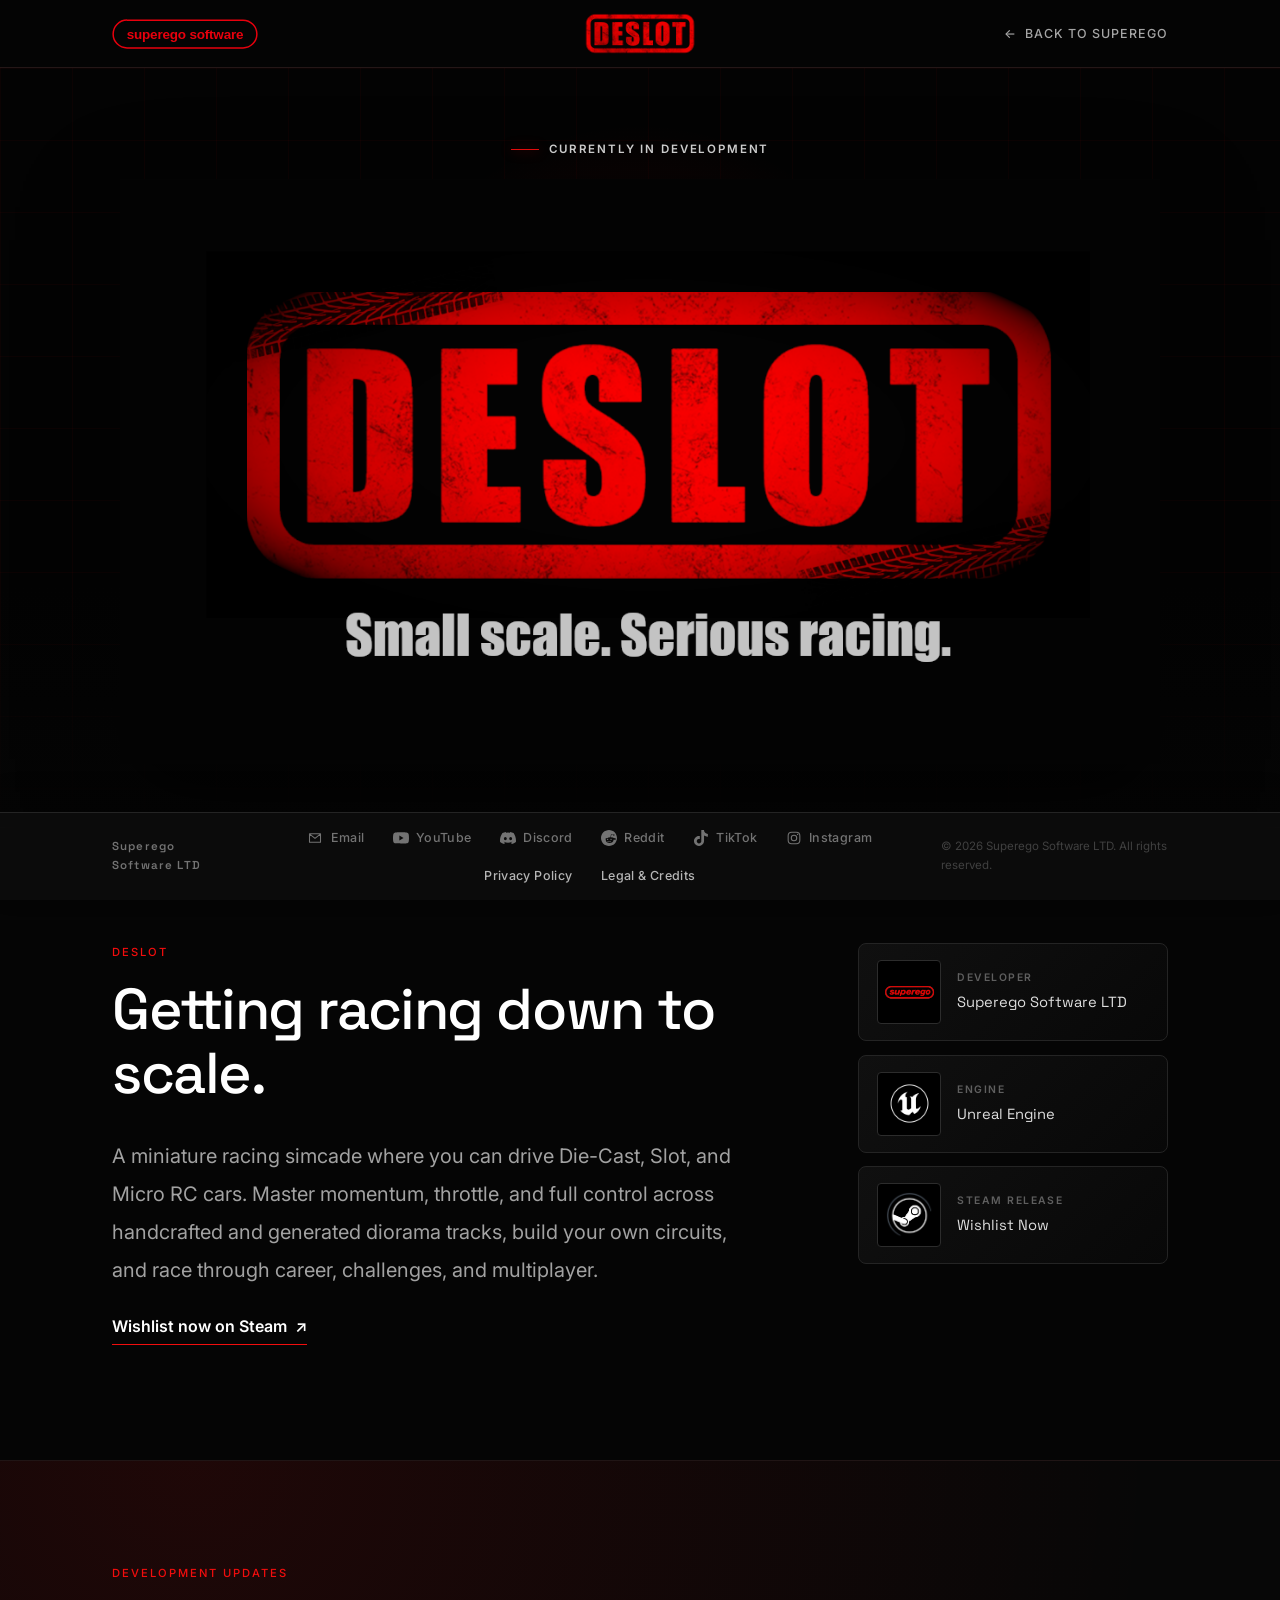
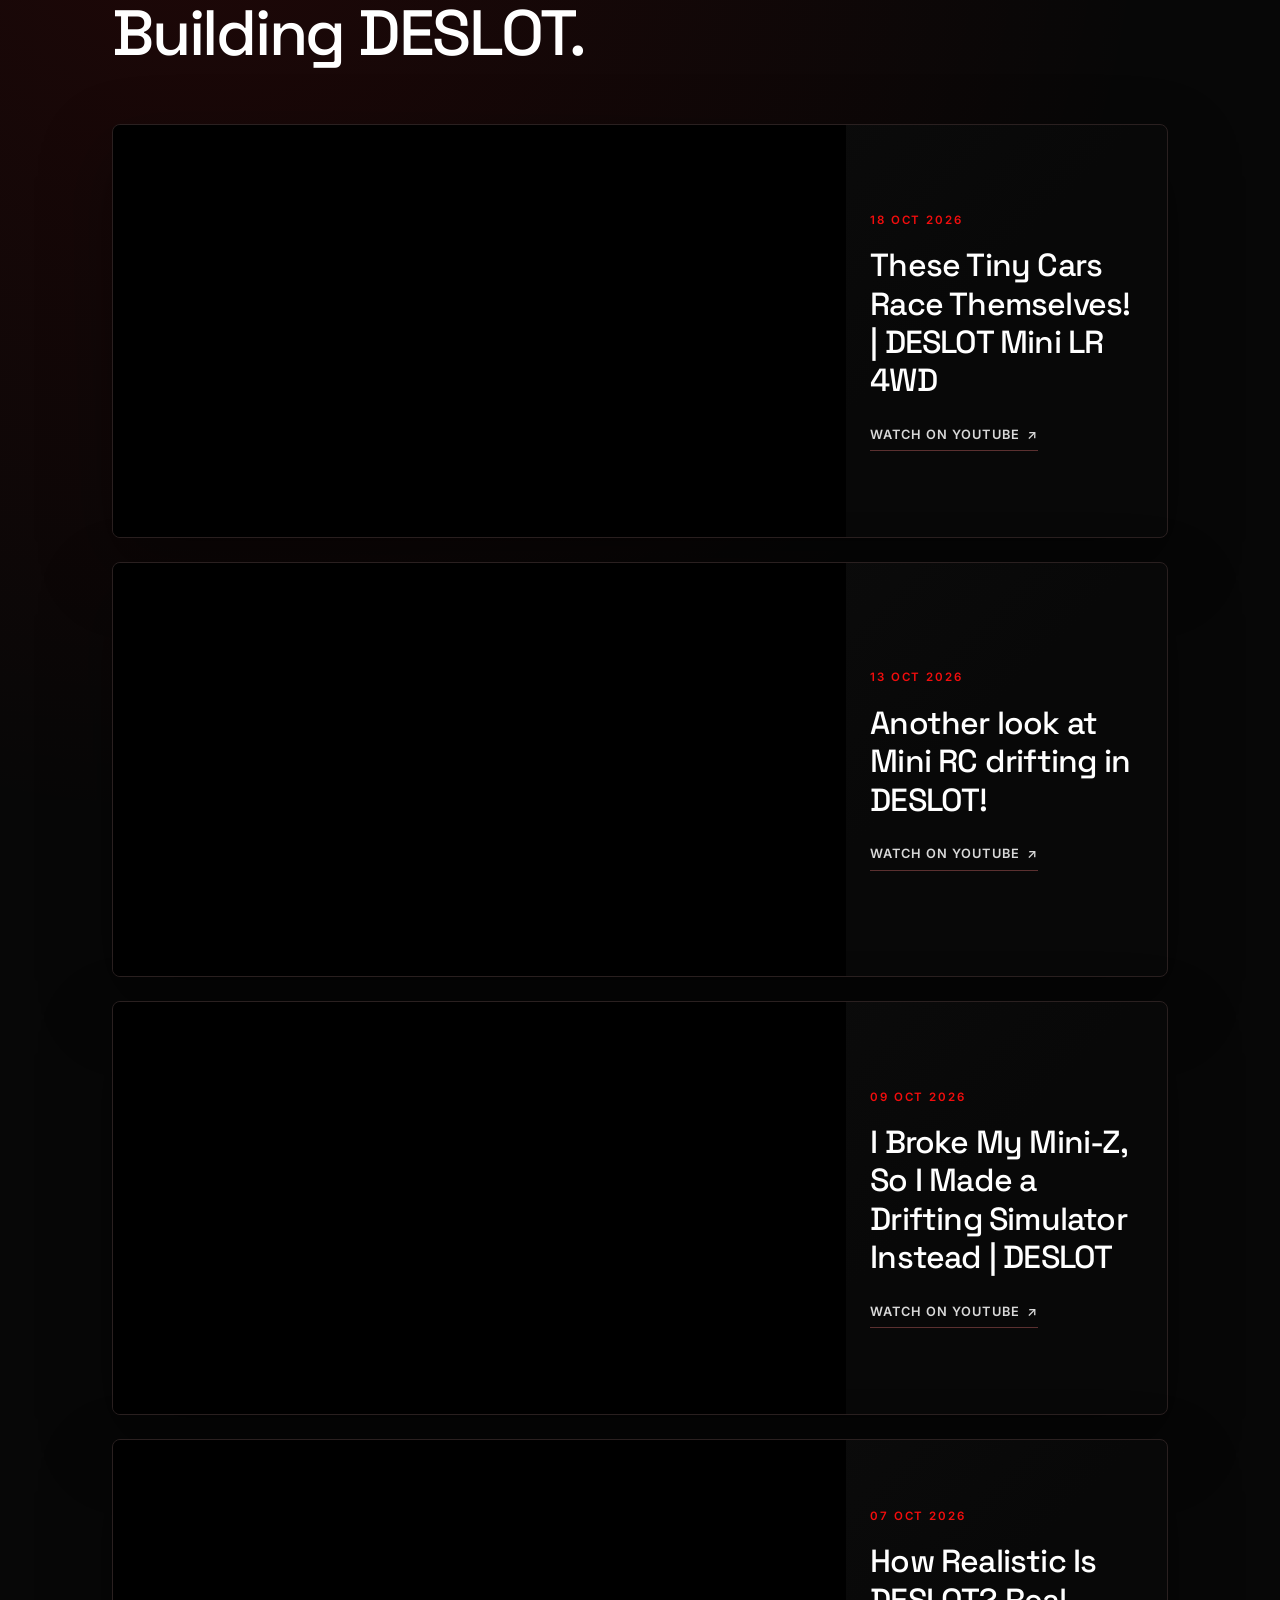
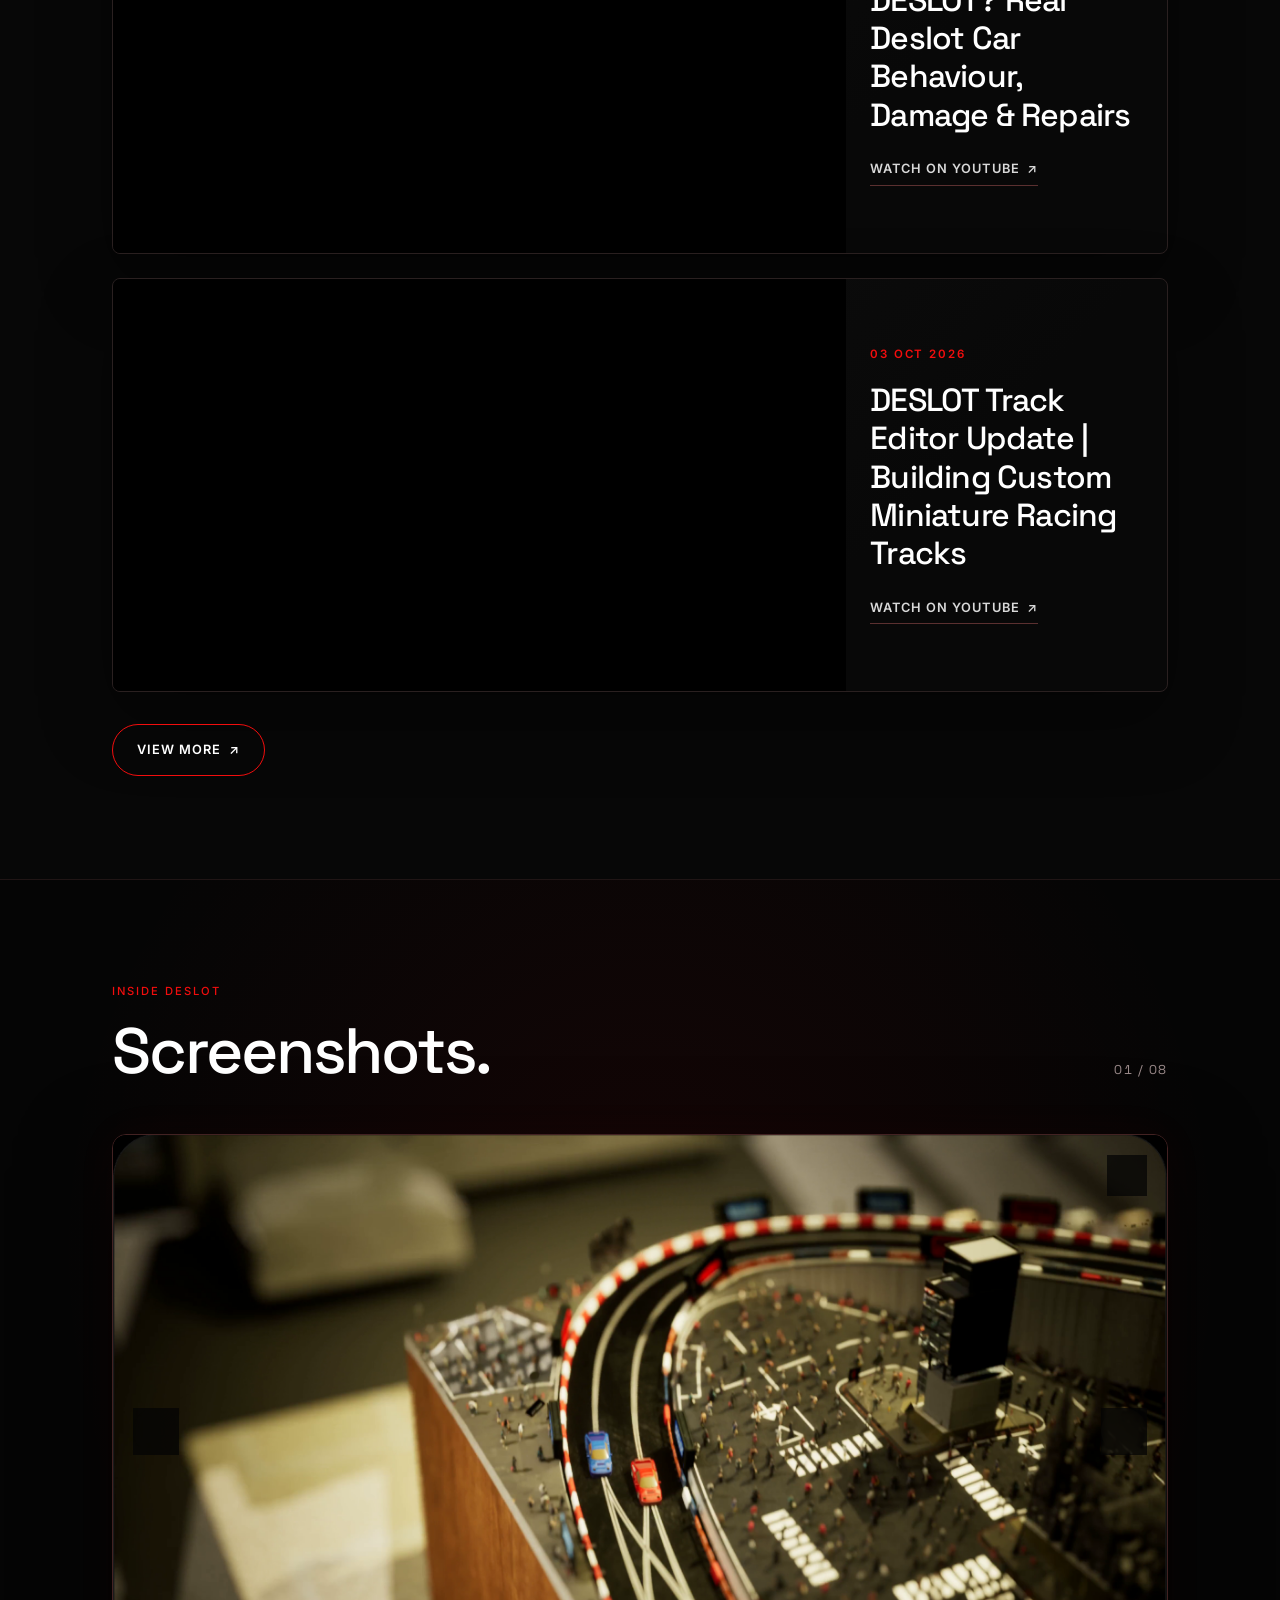
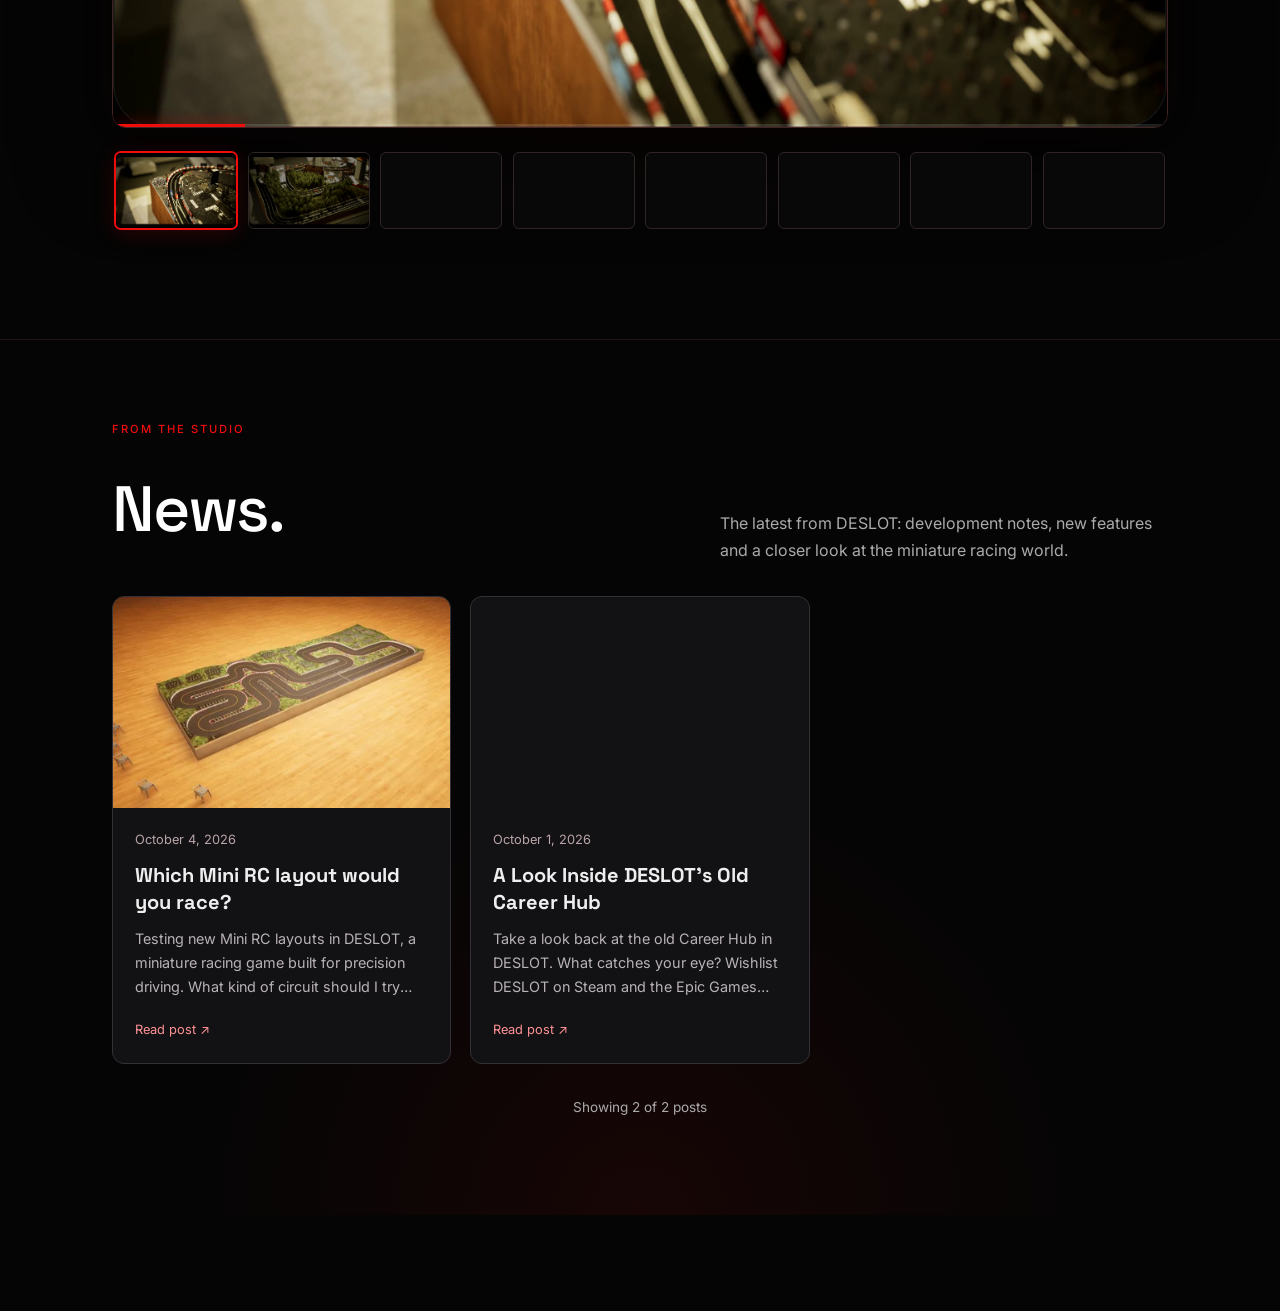
==== deslot/index.html @ f254acaa "Refresh DESLOT video list" ====
<!DOCTYPE html>
<html lang="en">
<head>
  <meta charset="UTF-8" />
  <meta name="viewport" content="width=device-width, initial-scale=1.0" />
  <title>DESLOT | Superego Software LTD</title>
  <meta name="description" content="DESLOT is a miniature racing simcade for Die-Cast, Slot, and Micro RC cars. Wishlist now on Steam." />
  <meta name="robots" content="index, follow" />
  <meta name="theme-color" content="#050505" />
  <link rel="canonical" href="https://www.superegosoft.com/deslot/" />
  <link rel="icon" href="../images/superego-logo.svg" type="image/svg+xml" />

  <meta property="og:type" content="website" />
  <meta property="og:locale" content="en_GB" />
  <meta property="og:site_name" content="Superego Software LTD" />
  <meta property="og:title" content="DESLOT | Small scale. Serious racing." />
  <meta property="og:description" content="A miniature racing simcade for Die-Cast, Slot, and Micro RC cars. Wishlist now on Steam." />
  <meta property="og:url" content="https://www.superegosoft.com/deslot/" />
  <meta name="twitter:card" content="summary" />
  <meta name="twitter:title" content="DESLOT | Small scale. Serious racing." />
  <meta name="twitter:description" content="A miniature racing simcade for Die-Cast, Slot, and Micro RC cars. Wishlist now on Steam." />

  <link rel="preconnect" href="https://fonts.googleapis.com" />
  <link rel="preconnect" href="https://fonts.gstatic.com" crossorigin />
  <link href="https://fonts.googleapis.com/css2?family=Inter:wght@300;400;500;600&family=Space+Grotesk:wght@400;500;600&display=swap" rel="stylesheet" />
  <link rel="stylesheet" href="../css/style.css?v=20261006-video-card-border" />
  <link rel="stylesheet" href="screenshots.css?v=20261002-gallery-no-numbers" />
  <link rel="stylesheet" href="/deslot/privacy-policy.css?v=20260930" />
  <link rel="stylesheet" href="news.css?v=20261001-news" />
</head>
<body class="project-page">

  <header id="site-header">
    <nav class="nav-container" aria-label="Project navigation">
      <a href="../" class="nav-logo" aria-label="Superego Software homepage">
        <img src="../images/superego-logo.svg" alt="Superego Software LTD" class="nav-logo-img" />
      </a>
      <span class="project-brand" aria-hidden="true">
        <img src="../images/projects/deslot/logo.png" alt="" width="1023" height="424" />
      </span>
      <a href="../#about" class="project-back"><span aria-hidden="true">←</span> Back to Superego</a>
    </nav>
  </header>

  <main class="project-detail-main">
    <section class="project-detail-hero" aria-labelledby="project-title">
      <div class="project-detail-hero-inner">
        <div class="project-detail-kicker">Currently in development</div>
        <h1 id="project-title" class="sr-only">DESLOT</h1>
        <img
          class="project-title-art"
          src="../images/projects/deslot/title-square.png?v=20260925-wishlist"
          alt="DESLOT — Small scale. Serious racing."
          width="1204"
          height="1024"
        />
      </div>
    </section>

    <section class="project-overview" aria-labelledby="project-overview-title">
      <div class="section-inner project-overview-grid">
        <div class="project-overview-copy">
          <div class="section-label">DESLOT</div>
          <h2 id="project-overview-title">Getting racing down to scale.</h2>
          <p class="project-description">
            A miniature racing simcade where you can drive Die-Cast, Slot, and Micro RC cars.
            Master momentum, throttle, and full control across handcrafted and generated diorama
            tracks, build your own circuits, and race through career, challenges, and multiplayer.
          </p>
          <p class="project-wishlist">
            <a class="project-wishlist-link" href="https://store.steampowered.com/app/1020280/Deslot/" target="_blank" rel="noopener noreferrer">Wishlist now on Steam <span aria-hidden="true">↗</span></a>
          </p>
        </div>

        <ul class="project-facts">
          <li class="project-fact">
            <div class="project-fact-icon project-fact-icon--developer">
              <img src="../images/projects/deslot/developer-clean.png" alt="" />
            </div>
            <div>
              <span class="project-fact-label">Developer</span>
              <span class="project-fact-value">Superego Software LTD</span>
            </div>
          </li>
          <li class="project-fact">
            <div class="project-fact-icon">
              <img src="../images/projects/deslot/unreal-engine.png" alt="" />
            </div>
            <div>
              <span class="project-fact-label">Engine</span>
              <span class="project-fact-value">Unreal Engine</span>
            </div>
          </li>
          <li>
            <a class="project-fact project-fact--steam" href="https://store.steampowered.com/app/1020280/Deslot/" target="_blank" rel="noopener noreferrer" aria-label="Wishlist DESLOT on Steam (opens in a new tab)">
              <span class="project-fact-icon">
                <img src="../images/projects/deslot/steam.png" alt="" />
              </span>
              <span>
                <span class="project-fact-label">Steam release</span>
                <span class="project-fact-value">Wishlist Now</span>
              </span>
            </a>
          </li>
        </ul>
      </div>
    </section>

    <section class="project-updates" aria-labelledby="project-updates-title">
      <div class="section-inner">
        <div class="section-label">Development updates</div>
        <h2 id="project-updates-title">Building DESLOT.</h2>

        <div class="dev-updates-list">
          <!-- AUTO_VIDEOS_START -->
          <article class="dev-update-card">
            <div class="dev-update-video">
              <iframe
                src="https://www.youtube-nocookie.com/embed/7_IVXgCeVwc?rel=0"
                title="These Tiny Cars Race Themselves! | DESLOT Mini LR 4WD"
                loading="lazy"
                allow="accelerometer; autoplay; clipboard-write; encrypted-media; gyroscope; picture-in-picture; web-share"
                referrerpolicy="strict-origin-when-cross-origin"
                allowfullscreen
              ></iframe>
            </div>
            <div class="dev-update-copy">
              <span class="dev-update-number">18 Oct 2026</span>
              <h3>These Tiny Cars Race Themselves! | DESLOT Mini LR 4WD</h3>
              <a
                class="dev-update-link"
                href="https://www.youtube.com/watch?v=7_IVXgCeVwc"
                target="_blank"
                rel="noopener noreferrer"
              >Watch on YouTube <span aria-hidden="true">↗</span></a>
            </div>
          </article>

          <article class="dev-update-card">
            <div class="dev-update-video">
              <iframe
                src="https://www.youtube-nocookie.com/embed/WaWtZESv9rM?rel=0"
                title="Another look at Mini RC drifting in DESLOT!"
                loading="lazy"
                allow="accelerometer; autoplay; clipboard-write; encrypted-media; gyroscope; picture-in-picture; web-share"
                referrerpolicy="strict-origin-when-cross-origin"
                allowfullscreen
              ></iframe>
            </div>
            <div class="dev-update-copy">
              <span class="dev-update-number">13 Oct 2026</span>
              <h3>Another look at Mini RC drifting in DESLOT!</h3>
              <a
                class="dev-update-link"
                href="https://www.youtube.com/watch?v=WaWtZESv9rM"
                target="_blank"
                rel="noopener noreferrer"
              >Watch on YouTube <span aria-hidden="true">↗</span></a>
            </div>
          </article>

          <article class="dev-update-card">
            <div class="dev-update-video">
              <iframe
                src="https://www.youtube-nocookie.com/embed/oDCj1eC6tcQ?rel=0"
                title="I Broke My Mini-Z, So I Made a Drifting Simulator Instead | DESLOT"
                loading="lazy"
                allow="accelerometer; autoplay; clipboard-write; encrypted-media; gyroscope; picture-in-picture; web-share"
                referrerpolicy="strict-origin-when-cross-origin"
                allowfullscreen
              ></iframe>
            </div>
            <div class="dev-update-copy">
              <span class="dev-update-number">09 Oct 2026</span>
              <h3>I Broke My Mini-Z, So I Made a Drifting Simulator Instead | DESLOT</h3>
              <a
                class="dev-update-link"
                href="https://www.youtube.com/watch?v=oDCj1eC6tcQ"
                target="_blank"
                rel="noopener noreferrer"
              >Watch on YouTube <span aria-hidden="true">↗</span></a>
            </div>
          </article>

          <article class="dev-update-card">
            <div class="dev-update-video">
              <iframe
                src="https://www.youtube-nocookie.com/embed/-7FeaSYs32s?rel=0"
                title="How Realistic Is DESLOT? Real Deslot Car Behaviour, Damage &amp; Repairs"
                loading="lazy"
                allow="accelerometer; autoplay; clipboard-write; encrypted-media; gyroscope; picture-in-picture; web-share"
                referrerpolicy="strict-origin-when-cross-origin"
                allowfullscreen
              ></iframe>
            </div>
            <div class="dev-update-copy">
              <span class="dev-update-number">07 Oct 2026</span>
              <h3>How Realistic Is DESLOT? Real Deslot Car Behaviour, Damage &amp; Repairs</h3>
              <a
                class="dev-update-link"
                href="https://www.youtube.com/watch?v=-7FeaSYs32s"
                target="_blank"
                rel="noopener noreferrer"
              >Watch on YouTube <span aria-hidden="true">↗</span></a>
            </div>
          </article>

          <article class="dev-update-card">
            <div class="dev-update-video">
              <iframe
                src="https://www.youtube-nocookie.com/embed/1D923siDPW0?rel=0"
                title="DESLOT Track Editor Update | Building Custom Miniature Racing Tracks"
                loading="lazy"
                allow="accelerometer; autoplay; clipboard-write; encrypted-media; gyroscope; picture-in-picture; web-share"
                referrerpolicy="strict-origin-when-cross-origin"
                allowfullscreen
              ></iframe>
            </div>
            <div class="dev-update-copy">
              <span class="dev-update-number">03 Oct 2026</span>
              <h3>DESLOT Track Editor Update | Building Custom Miniature Racing Tracks</h3>
              <a
                class="dev-update-link"
                href="https://www.youtube.com/watch?v=1D923siDPW0"
                target="_blank"
                rel="noopener noreferrer"
              >Watch on YouTube <span aria-hidden="true">↗</span></a>
            </div>
          </article>
          <!-- AUTO_VIDEOS_END -->
        </div>
        <a
          class="dev-updates-more"
          href="https://www.youtube.com/channel/UCuJZ5qr2TZJsgjZNwoKCmZA/videos"
          target="_blank"
          rel="noopener noreferrer"
        >View more <span aria-hidden="true">↗</span></a>
      </div>
    </section>

    <section class="project-screenshots" id="screenshots" aria-labelledby="project-screenshots-title">
      <div class="section-inner">
        <div class="screenshot-heading">
          <div>
            <div class="section-label">Inside DESLOT</div>
            <h2 id="project-screenshots-title">Screenshots.</h2>
          </div>
          <span class="screenshot-count" data-screenshot-count aria-hidden="true">01 / 08</span>
        </div>

        <div data-screenshot-gallery role="region" aria-label="DESLOT screenshot gallery">
          <figure>
            <div class="screenshot-stage" id="screenshot-stage" tabindex="0" aria-label="Screenshot viewer. Use left and right arrow keys to browse.">
              <img class="screenshot-photo" id="screenshot-photo"
                src="../images/projects/deslot/screenshots/effect-control-mockup-1790674224450.png" alt="Blue and red slot cars racing around a crowded miniature city circuit."
                width="1396" height="892" loading="lazy" decoding="async" draggable="false" />
              <button class="screenshot-arrow screenshot-arrow--previous" type="button" data-screenshot-previous aria-label="Previous screenshot" aria-controls="screenshot-stage">
                <svg viewBox="0 0 24 24" fill="none" stroke="currentColor" stroke-width="1.5" aria-hidden="true"><path d="m14 6-6 6 6 6" /></svg>
              </button>
              <button class="screenshot-arrow screenshot-arrow--next" type="button" data-screenshot-next aria-label="Next screenshot" aria-controls="screenshot-stage">
                <svg viewBox="0 0 24 24" fill="none" stroke="currentColor" stroke-width="1.5" aria-hidden="true"><path d="m10 6 6 6-6 6" /></svg>
              </button>
              <a class="screenshot-full-size" href="../images/projects/deslot/screenshots/effect-control-mockup-1790674224450.png" target="_blank" rel="noopener noreferrer"
                aria-label="Open screenshot 1 at full size (opens in a new tab)">
                <svg viewBox="0 0 24 24" fill="none" stroke="currentColor" stroke-width="1.5" aria-hidden="true"><path d="M8 3H3v5m13-5h5v5M3 16v5h5m13-5v5h-5M3 3l6 6m12-6-6 6M3 21l6-6m12 6-6-6" /></svg>
              </a>
              <div class="screenshot-position" aria-hidden="true"><span class="screenshot-position-fill"></span></div>
            </div>
          </figure>

          <div class="screenshot-thumbnails" role="group" aria-label="Choose a screenshot">
              <button class="screenshot-thumbnail" type="button"
                data-screenshot data-src="../images/projects/deslot/screenshots/effect-control-mockup-1790674224450.png"
                data-alt="Blue and red slot cars racing around a crowded miniature city circuit." aria-label="Show screenshot 1"
                aria-pressed="true" aria-controls="screenshot-stage">
                <img class="screenshot-photo" src="../images/projects/deslot/screenshots/effect-control-mockup-1790674224450.png" alt="" width="1396" height="892" loading="lazy" decoding="async" draggable="false" />
              </button>
              <button class="screenshot-thumbnail" type="button"
                data-screenshot data-src="../images/projects/deslot/screenshots/effect-control-mockup-1790674248978.png"
                data-alt="A red slot car on a winding forest circuit with miniature city buildings." aria-label="Show screenshot 2"
                aria-pressed="false" aria-controls="screenshot-stage">
                <img class="screenshot-photo" src="../images/projects/deslot/screenshots/effect-control-mockup-1790674248978.png" alt="" width="1396" height="892" loading="lazy" decoding="async" draggable="false" />
              </button>
              <button class="screenshot-thumbnail" type="button"
                data-screenshot data-src="../images/projects/deslot/screenshots/effect-control-mockup-1790674266353.png"
                data-alt="A miniature city racetrack and spectators set in front of a living-room sofa." aria-label="Show screenshot 3"
                aria-pressed="false" aria-controls="screenshot-stage">
                <img class="screenshot-photo" src="../images/projects/deslot/screenshots/effect-control-mockup-1790674266353.png" alt="" width="1396" height="892" loading="lazy" decoding="async" draggable="false" />
              </button>
              <button class="screenshot-thumbnail" type="button"
                data-screenshot data-src="../images/projects/deslot/screenshots/effect-control-mockup-1790674308336.png"
                data-alt="A red slot car and its individual components laid out on a customization workbench." aria-label="Show screenshot 4"
                aria-pressed="false" aria-controls="screenshot-stage">
                <img class="screenshot-photo" src="../images/projects/deslot/screenshots/effect-control-mockup-1790674308336.png" alt="" width="1396" height="892" loading="lazy" decoding="async" draggable="false" />
              </button>
              <button class="screenshot-thumbnail" type="button"
                data-screenshot data-src="../images/projects/deslot/screenshots/effect-control-mockup-1790674355601.png"
                data-alt="A slot car rounding a tight hairpin surrounded by sunflowers." aria-label="Show screenshot 5"
                aria-pressed="false" aria-controls="screenshot-stage">
                <img class="screenshot-photo" src="../images/projects/deslot/screenshots/effect-control-mockup-1790674355601.png" alt="" width="1396" height="892" loading="lazy" decoding="async" draggable="false" />
              </button>
              <button class="screenshot-thumbnail" type="button"
                data-screenshot data-src="../images/projects/deslot/screenshots/effect-control-mockup-1790674372291.png"
                data-alt="Two miniature cars racing under streetlights with their headlights on." aria-label="Show screenshot 6"
                aria-pressed="false" aria-controls="screenshot-stage">
                <img class="screenshot-photo" src="../images/projects/deslot/screenshots/effect-control-mockup-1790674372291.png" alt="" width="1396" height="892" loading="lazy" decoding="async" draggable="false" />
              </button>
              <button class="screenshot-thumbnail" type="button"
                data-screenshot data-src="../images/projects/deslot/screenshots/effect-control-mockup-1790674386819.png"
                data-alt="Miniature cars racing through a steep blue banked track in an outdoor setting." aria-label="Show screenshot 7"
                aria-pressed="false" aria-controls="screenshot-stage">
                <img class="screenshot-photo" src="../images/projects/deslot/screenshots/effect-control-mockup-1790674386819.png" alt="" width="1396" height="892" loading="lazy" decoding="async" draggable="false" />
              </button>
              <button class="screenshot-thumbnail" type="button"
                data-screenshot data-src="../images/projects/deslot/screenshots/effect-control-mockup-1790674210539.png"
                data-alt="Green and pink slot cars racing through a forest chicane." aria-label="Show screenshot 8"
                aria-pressed="false" aria-controls="screenshot-stage">
                <img class="screenshot-photo" src="../images/projects/deslot/screenshots/effect-control-mockup-1790674210539.png" alt="" width="1396" height="892" loading="lazy" decoding="async" draggable="false" />
              </button>
          </div>
          <p class="sr-only" data-screenshot-status role="status" aria-live="polite" aria-atomic="true">Screenshot 1 of 8.</p>
        </div>
      </div>
    </section>

    <section class="project-news" id="news" aria-labelledby="project-news-title">
      <div class="section-inner">
        <div class="news-heading">
          <div><div class="section-label">From the studio</div><h2 id="project-news-title">News.</h2></div>
          <p>The latest from DESLOT: development notes, new features and a closer look at the miniature racing world.</p>
        </div>
        <div id="news-list" class="news-list"></div>
        <div class="news-pagination">
          <p id="news-status" role="status" aria-live="polite">Loading news…</p>
          <button id="news-more" class="news-button" type="button" hidden>Load next 5</button>
          <button id="news-retry" class="news-button" type="button" hidden>Try again</button>
        </div>
        <noscript><p>Enable JavaScript to browse DESLOT news.</p></noscript>
      </div>
    </section>
    <dialog id="news-dialog" class="news-dialog" aria-labelledby="news-dialog-title">
      <div class="news-dialog-header"><button id="news-close" class="news-button" type="button" autofocus>Close post ×</button></div>
      <div id="news-dialog-content"></div>
    </dialog>
  </main>

  <footer id="site-footer">
    <div class="footer-inner">
      <span class="footer-logo">Superego Software LTD</span>
      <nav class="footer-contact" aria-label="Contact and social media">
        <a href="mailto:contact@superegosoft.com" aria-label="Email contact@superegosoft.com">
          <svg class="footer-contact-icon" viewBox="0 0 24 24" aria-hidden="true" focusable="false">
            <path d="M3.75 5.75h16.5v12.5H3.75zM4.5 6.5l7.5 6 7.5-6" />
          </svg>
          <span>Email</span>
        </a>
        <a href="https://www.youtube.com/channel/UCuJZ5qr2TZJsgjZNwoKCmZA" target="_blank" rel="noopener noreferrer" aria-label="YouTube (opens in a new tab)">
          <svg class="footer-contact-icon footer-contact-icon--fill" viewBox="0 0 24 24" aria-hidden="true" focusable="false">
            <path d="M23.5 6.19a3 3 0 0 0-2.12-2.14C19.5 3.55 12 3.55 12 3.55s-7.5 0-9.38.5A3 3 0 0 0 .5 6.19C0 8.07 0 12 0 12s0 3.93.5 5.81a3 3 0 0 0 2.12 2.14c1.88.5 9.38.5 9.38.5s7.5 0 9.38-.5A3 3 0 0 0 23.5 17.81C24 15.93 24 12 24 12s0-3.93-.5-5.81ZM9.55 15.75v-7.5L15.82 12l-6.27 3.75Z" />
          </svg>
          <span>YouTube</span>
        </a>
        <a href="https://discord.gg/4vFZAHQY7" target="_blank" rel="noopener noreferrer" aria-label="Discord (opens in a new tab)">
          <svg class="footer-contact-icon footer-contact-icon--fill" viewBox="0 0 24 24" aria-hidden="true" focusable="false">
            <path d="M20.32 4.37a19.8 19.8 0 0 0-4.89-1.52.08.08 0 0 0-.08.04c-.21.38-.44.86-.61 1.25a18.3 18.3 0 0 0-5.48 0c-.17-.39-.41-.87-.62-1.25a.08.08 0 0 0-.08-.04 19.7 19.7 0 0 0-4.88 1.52.07.07 0 0 0-.04.03C.53 9.05-.32 13.58.1 18.06a.08.08 0 0 0 .03.05 24.2 24.2 0 0 0 6 3.03.08.08 0 0 0 .08-.03c.46-.63.87-1.3 1.22-1.99a.08.08 0 0 0-.04-.11 15.8 15.8 0 0 1-1.87-.89.08.08 0 0 1-.01-.13l.37-.29a.08.08 0 0 1 .08-.01c3.93 1.79 8.18 1.79 12.06 0a.08.08 0 0 1 .08.01l.37.29a.08.08 0 0 1 0 .13c-.6.34-1.22.64-1.87.89a.08.08 0 0 0-.04.11c.36.7.77 1.36 1.23 1.99a.08.08 0 0 0 .08.03 24.1 24.1 0 0 0 6-3.03.08.08 0 0 0 .03-.05c.5-5.18-.84-9.67-3.55-13.66a.06.06 0 0 0-.03-.03ZM8.02 15.33c-1.18 0-2.16-1.09-2.16-2.42s.96-2.42 2.16-2.42c1.21 0 2.18 1.1 2.16 2.42 0 1.33-.96 2.42-2.16 2.42Zm7.97 0c-1.18 0-2.15-1.09-2.15-2.42s.95-2.42 2.15-2.42c1.21 0 2.18 1.1 2.16 2.42 0 1.33-.95 2.42-2.16 2.42Z" />
          </svg>
          <span>Discord</span>
        </a>
        <a href="https://www.reddit.com/r/deslot/" target="_blank" rel="noopener noreferrer" aria-label="DESLOT Reddit community (opens in a new tab)">
          <svg class="footer-contact-icon footer-contact-icon--fill" viewBox="0 0 24 24" aria-hidden="true" focusable="false">
            <path d="M12 0C5.373 0 0 5.373 0 12s5.373 12 12 12 12-5.373 12-12S18.627 0 12 0Zm6.564 14.56c.105.287.162.6.162.927 0 2.218-2.584 4.015-5.772 4.015s-5.772-1.797-5.772-4.015c0-.327.057-.64.162-.927a1.342 1.342 0 1 1 1.58-2.169c1.342-.963 3.182-1.588 5.23-1.672l.886-4.162a.311.311 0 0 1 .371-.241l2.937.625a1.063 1.063 0 1 1-.13.611l-2.626-.559-.814 3.825c2.077.07 3.948.695 5.307 1.67a1.342 1.342 0 1 1 1.579 2.172Zm-8.623.532a1.07 1.07 0 1 0 0-2.14 1.07 1.07 0 0 0 0 2.14Zm5.123 0a1.07 1.07 0 1 0 0-2.14 1.07 1.07 0 0 0 0 2.14Zm-5.01 1.555a.32.32 0 0 0-.462.438c.816.87 2.1.969 2.616.969.516 0 1.8-.099 2.616-.969a.32.32 0 1 0-.462-.438c-.515.55-1.416.766-2.154.766s-1.639-.216-2.154-.766Z" />
          </svg>
          <span>Reddit</span>
        </a>
        <a href="https://www.tiktok.com/@superegodev" target="_blank" rel="noopener noreferrer" aria-label="TikTok (opens in a new tab)">
          <svg class="footer-contact-icon footer-contact-icon--fill" viewBox="0 0 24 24" aria-hidden="true" focusable="false">
            <path d="M12.53.02c1.31-.02 2.61-.01 3.91-.02.08 1.53.63 3.09 1.75 4.17 1.11 1.11 2.61 1.62 4.13 1.79v4.03c-1.42-.05-2.85-.35-4.14-.97-.56-.26-1.08-.59-1.59-.93-.01 2.92.01 5.84-.02 8.75-.08 1.4-.54 2.79-1.35 3.94-1.31 1.92-3.58 3.17-5.91 3.21-1.43.08-2.87-.31-4.1-1.03-2.04-1.19-3.48-3.37-3.69-5.72-.02-.5-.03-1-.01-1.49.18-1.9 1.12-3.72 2.58-4.96 1.66-1.44 3.98-2.13 6.15-1.72.02 1.48-.04 2.96-.04 4.44-.99-.32-2.15-.23-3.02.37-.63.41-1.11 1.04-1.36 1.75-.21.51-.15 1.07-.14 1.61.24 1.64 1.82 3.02 3.5 2.87 1.12-.01 2.19-.66 2.77-1.61.19-.33.4-.67.41-1.06.1-1.79.06-3.57.07-5.36.01-4.03-.01-8.05.03-12.07Z" />
          </svg>
          <span>TikTok</span>
        </a>
        <a href="https://www.instagram.com/superegodev/" target="_blank" rel="noopener noreferrer" aria-label="Instagram (opens in a new tab)">
          <svg class="footer-contact-icon" viewBox="0 0 24 24" aria-hidden="true" focusable="false">
            <rect x="3.25" y="3.25" width="17.5" height="17.5" rx="5.25" />
            <circle cx="12" cy="12" r="4.1" />
            <circle cx="17.4" cy="6.6" r="1" fill="currentColor" stroke="none" />
          </svg>
          <span>Instagram</span>
        </a>
        <a class="deslot-privacy-link" href="/deslot/privacy-policy">Privacy Policy</a>
        <a class="deslot-privacy-link" href="/deslot/legal">Legal &amp; Credits</a>
      </nav>
      <p class="footer-copy">&copy; <span id="year"></span> Superego Software LTD. All rights reserved.</p>
    </div>
  </footer>

  <script src="../js/main.js"></script>
  <script src="screenshots.js?v=20260929-gallery-no-captions"></script>
  <script src="news.js?v=20261001-news" defer></script>
</body>
</html>
---- css/style.css ----
/* ═══════════════════════════════════════════════════════════════════════
   Superego Software LTD — stylesheet
   Design: minimalist, dark, typographic
   ═══════════════════════════════════════════════════════════════════════ */

/* ── Reset & base ───────────────────────────────────────────────────── */
*, *::before, *::after {
  box-sizing: border-box;
  margin: 0;
  padding: 0;
}

:root {
  --bg:           #0d0d0d;
  --bg-raised:    #141414;
  --bg-card:      #181818;
  --border:       #242424;
  --text:         #e8e8e8;
  --text-muted:   #737373;
  --text-faint:   #404040;
  --accent:       #c8a96e;
  --accent-dim:   rgba(200, 169, 110, 0.12);
  --accent-glow:  rgba(200, 169, 110, 0.06);
  --white:        #ffffff;

  --font-sans:    'Inter', system-ui, -apple-system, sans-serif;
  --font-display: 'Space Grotesk', 'Inter', sans-serif;

  --nav-h:        68px;
  --footer-h:     56px;
  --radius:       4px;
  --radius-lg:    8px;

  --transition: 220ms cubic-bezier(.4, 0, .2, 1);
}

html {
  scroll-behavior: smooth;
  font-size: 16px;
}

body {
  background-color: var(--bg);
  color: var(--text);
  font-family: var(--font-sans);
  line-height: 1.7;
  padding-bottom: calc(var(--footer-h) + env(safe-area-inset-bottom));
  -webkit-font-smoothing: antialiased;
  -moz-osx-font-smoothing: grayscale;
}

a {
  color: var(--accent);
  text-decoration: none;
  transition: color var(--transition), opacity var(--transition);
}
a:hover { color: var(--white); }

img { display: block; max-width: 100%; }

/* ── Typography helpers ──────────────────────────────────────────────── */
.section-label {
  font-family: var(--font-sans);
  font-size: .7rem;
  font-weight: 500;
  letter-spacing: .18em;
  text-transform: uppercase;
  color: var(--accent);
  margin-bottom: 1rem;
}

.section-title {
  font-family: var(--font-display);
  font-size: clamp(1.75rem, 3.5vw, 2.75rem);
  font-weight: 500;
  color: var(--white);
  line-height: 1.2;
  letter-spacing: -.01em;
  margin-bottom: 1.25rem;
}

.section-intro {
  font-size: 1rem;
  color: var(--text-muted);
  max-width: 56ch;
  margin-bottom: 3rem;
  line-height: 1.8;
}

/* ── Layout helpers ──────────────────────────────────────────────────── */
.section-inner {
  max-width: 1120px;
  margin: 0 auto;
  padding: 0 2rem;
}

/* ── Buttons ─────────────────────────────────────────────────────────── */
.btn-primary {
  display: inline-block;
  padding: .65rem 1.75rem;
  border: 1px solid var(--accent);
  color: var(--accent);
  font-family: var(--font-sans);
  font-size: .85rem;
  font-weight: 500;
  letter-spacing: .04em;
  border-radius: var(--radius);
  transition: background-color var(--transition), color var(--transition);
}
.btn-primary:hover {
  background-color: var(--accent);
  color: var(--bg);
}

/* ═══════════════════════════════════════════════════════════════════════
   Navigation
   ═══════════════════════════════════════════════════════════════════════ */
#site-header {
  position: fixed;
  top: 0;
  left: 0;
  right: 0;
  z-index: 100;
  height: var(--nav-h);
  background-color: rgba(13, 13, 13, .88);
  backdrop-filter: blur(12px);
  -webkit-backdrop-filter: blur(12px);
  border-bottom: 1px solid var(--border);
  transition: background-color var(--transition);
}

.nav-container {
  max-width: 1120px;
  height: 100%;
  margin: 0 auto;
  padding: 0 2rem;
  display: flex;
  align-items: center;
  justify-content: space-between;
}

.nav-logo {
  display: flex;
  align-items: center;
}
.nav-logo-img {
  height: 30px;
  width: auto;
  display: block;
}
.nav-logo:hover .nav-logo-img { opacity: .8; }

.nav-links {
  display: flex;
  list-style: none;
  gap: 2.25rem;
}
.nav-links a {
  font-size: .82rem;
  font-weight: 400;
  letter-spacing: .04em;
  color: var(--text-muted);
  transition: color var(--transition);
}
.nav-links a:hover { color: var(--white); }

/* Brand name link in nav */
.nav-links .nav-brand {
  font-family: var(--font-display);
  font-weight: 500;
  color: var(--accent);
  letter-spacing: .06em;
  font-size: .78rem;
  text-transform: uppercase;
  opacity: .85;
  white-space: nowrap;
}
.nav-links .nav-brand:hover {
  color: var(--accent);
  opacity: 1;
}

/* Hamburger — hidden on desktop */
.nav-toggle {
  display: none;
  flex-direction: column;
  justify-content: center;
  gap: 5px;
  background: none;
  border: none;
  cursor: pointer;
  padding: 4px;
}
.nav-toggle span {
  display: block;
  width: 22px;
  height: 1.5px;
  background-color: var(--text);
  transition: transform var(--transition), opacity var(--transition);
}

/* ═══════════════════════════════════════════════════════════════════════
   Hero
   ═══════════════════════════════════════════════════════════════════════ */
#hero {
  min-height: 100svh;
  display: flex;
  align-items: center;
  justify-content: center;
  text-align: center;
  padding: calc(var(--nav-h) + 4rem) 2rem 6rem;
  position: relative;
  overflow: hidden;
}

/* Subtle background grid */
#hero::before {
  content: '';
  position: absolute;
  inset: 0;
  background-image:
    linear-gradient(var(--border) 1px, transparent 1px),
    linear-gradient(90deg, var(--border) 1px, transparent 1px);
  background-size: 60px 60px;
  opacity: .35;
  pointer-events: none;
}

/* Radial fade over grid */
#hero::after {
  content: '';
  position: absolute;
  inset: 0;
  background: radial-gradient(ellipse 70% 70% at 50% 40%,
    transparent 20%, var(--bg) 80%);
  pointer-events: none;
}

/* Hero canvas animation */
#hero-canvas {
  position: absolute;
  inset: 0;
  width: 100%;
  height: 100%;
  z-index: 0;
  pointer-events: none;
}

.hero-inner {
  position: relative;
  z-index: 1;
  max-width: 720px;
}

.hero-logo {
  display: block;
  margin: 0 auto 2rem;
  width: clamp(160px, 40vw, 340px);
  height: auto;
  /* Boost the red against the dark background */
  filter: drop-shadow(0 0 18px rgba(232, 0, 13, 0.25));
}

.hero-headline {
  font-family: var(--font-display);
  font-size: clamp(2.5rem, 6vw, 5rem);
  font-weight: 500;
  color: var(--white);
  line-height: 1.08;
  letter-spacing: -.02em;
  margin-bottom: 1.5rem;
}

.hero-sub {
  font-size: clamp(.9rem, 1.5vw, 1.05rem);
  color: var(--text-muted);
  line-height: 1.8;
  margin-bottom: 2.5rem;
}

/* ═══════════════════════════════════════════════════════════════════════
   About
   ═══════════════════════════════════════════════════════════════════════ */
#about {
  padding: 7rem 0;
  border-top: 1px solid var(--border);
}

.about-grid {
  display: grid;
  grid-template-columns: 1fr 1fr;
  gap: 4rem;
  align-items: start;
}

.about-text p {
  color: var(--text-muted);
  font-size: .95rem;
  line-height: 1.85;
  margin-bottom: 1rem;
}
.about-text p:last-child { margin-bottom: 0; }

/* ── Current project feature ───────────────────────────────────────── */
.current-work {
  --project-accent: #f20d0d;
  position: relative;
  margin: 3rem 0 4.5rem;
  padding: clamp(1.25rem, 3vw, 2rem);
  overflow: hidden;
  background:
    radial-gradient(circle at 92% 0%, rgba(242, 13, 13, .14), transparent 34%),
    linear-gradient(145deg, #151515, #0a0a0a 68%);
  border: 1px solid #2f2222;
  border-radius: var(--radius-lg);
  box-shadow: 0 24px 80px rgba(0, 0, 0, .26);
}

.current-work::before {
  content: '';
  position: absolute;
  inset: 0 auto 0 0;
  width: 3px;
  background: var(--project-accent);
  box-shadow: 0 0 28px rgba(242, 13, 13, .6);
}

.current-work-heading {
  display: flex;
  align-items: flex-end;
  justify-content: space-between;
  gap: 1.5rem;
  margin-bottom: 1.5rem;
}

.current-work-eyebrow,
.current-work-count {
  font-size: .7rem;
  font-weight: 600;
  letter-spacing: .16em;
  text-transform: uppercase;
}

.current-work-eyebrow { color: var(--project-accent); }
.current-work-count { color: var(--text-faint); }

.current-work-heading h3 {
  margin-top: .25rem;
  font-family: var(--font-display);
  font-size: clamp(1.45rem, 3vw, 2.1rem);
  font-weight: 500;
  line-height: 1.15;
  color: var(--white);
}

.current-project-card {
  display: grid;
  grid-template-columns: minmax(220px, .8fr) 1.2fr;
  align-items: stretch;
  overflow: hidden;
  color: inherit;
  background: #050505;
  border: 1px solid #2a2a2a;
  border-radius: var(--radius-lg);
  transition: border-color var(--transition), transform var(--transition), box-shadow var(--transition);
}

.current-project-card:hover {
  color: inherit;
  border-color: rgba(242, 13, 13, .72);
  transform: translateY(-3px);
  box-shadow: 0 18px 50px rgba(0, 0, 0, .42);
}

.current-project-visual {
  position: relative;
  min-height: 260px;
  overflow: hidden;
  background: #000;
}

.current-project-visual::after {
  content: '';
  position: absolute;
  inset: 0;
  background: linear-gradient(90deg, transparent 60%, rgba(5, 5, 5, .78));
  pointer-events: none;
}

.current-project-visual img {
  width: 100%;
  height: 100%;
  object-fit: contain;
  transition: transform 500ms cubic-bezier(.4, 0, .2, 1), opacity var(--transition);
  opacity: .88;
}

.current-project-card:hover .current-project-visual img {
  transform: scale(1.025);
  opacity: 1;
}

.current-project-copy {
  display: flex;
  flex-direction: column;
  align-items: flex-start;
  justify-content: center;
  padding: clamp(1.5rem, 4vw, 3rem);
}

.current-project-status {
  display: inline-flex;
  align-items: center;
  gap: .55rem;
  margin-bottom: 1.25rem;
  color: #cfcfcf;
  font-size: .68rem;
  font-weight: 600;
  letter-spacing: .13em;
  text-transform: uppercase;
}

.current-project-status > span {
  width: 7px;
  height: 7px;
  background: var(--project-accent);
  border-radius: 50%;
  box-shadow: 0 0 12px rgba(242, 13, 13, .75);
}

.current-project-copy h4 {
  font-family: var(--font-display);
  font-size: clamp(2rem, 5vw, 4rem);
  font-weight: 600;
  letter-spacing: .035em;
  line-height: .95;
  color: var(--white);
}

.current-project-copy p {
  max-width: 38rem;
  margin: 1rem 0 2rem;
  color: var(--text-muted);
  font-size: .95rem;
  line-height: 1.75;
}

.current-project-link {
  color: var(--project-accent);
  font-size: .78rem;
  font-weight: 600;
  letter-spacing: .08em;
  text-transform: uppercase;
}

.about-services {
  display: flex;
  flex-direction: column;
  gap: 1.75rem;
}

.service-item {
  display: flex;
  gap: 1rem;
  align-items: flex-start;
}

.service-icon {
  flex-shrink: 0;
  font-size: .85rem;
  color: var(--accent);
  margin-top: .18rem;
  line-height: 1;
}

.service-item h3 {
  font-family: var(--font-display);
  font-size: .9rem;
  font-weight: 500;
  color: var(--white);
  margin-bottom: .3rem;
  letter-spacing: .01em;
}

.service-item p {
  font-size: .84rem;
  color: var(--text-muted);
  line-height: 1.7;
}

/* ═══════════════════════════════════════════════════════════════════════
   Portfolio
   ═══════════════════════════════════════════════════════════════════════ */
#portfolio {
  padding: 7rem 0;
  background-color: var(--bg-raised);
  border-top: 1px solid var(--border);
  border-bottom: 1px solid var(--border);
}

.games-grid {
  display: grid;
  grid-template-columns: repeat(auto-fill, minmax(160px, 1fr));
  gap: 1.25rem;
}

.game-card {
  background-color: var(--bg-card);
  border: 1px solid var(--border);
  border-radius: var(--radius-lg);
  overflow: hidden;
  transition: border-color var(--transition), transform var(--transition);
}
.game-card:hover {
  border-color: var(--accent);
  transform: translateY(-3px);
}

.game-cover-wrap {
  aspect-ratio: 460 / 215;
  overflow: hidden;
  background-color: var(--bg);
}

.game-cover {
  width: 100%;
  height: 100%;
  object-fit: cover;
  transition: transform 400ms cubic-bezier(.4, 0, .2, 1), opacity var(--transition);
  opacity: .85;
}
.game-card:hover .game-cover {
  transform: scale(1.04);
  opacity: 1;
}

/* "And more…" placeholder tile */
.game-cover-more {
  display: flex;
  align-items: center;
  justify-content: center;
  background-color: var(--bg);
}
.game-cover-more span {
  font-size: 1.5rem;
  color: var(--text-faint);
  line-height: 1;
  letter-spacing: .05em;
}

/* No-image placeholder tile (e.g. The Grand Tour) */
.game-cover-no-image {
  display: flex;
  align-items: center;
  justify-content: center;
  background: linear-gradient(135deg, #1a1a1a 0%, #111 100%);
}
.game-cover-no-image span {
  font-family: var(--font-display);
  font-size: .75rem;
  font-weight: 500;
  letter-spacing: .1em;
  text-transform: uppercase;
  color: var(--text-faint);
  text-align: center;
  padding: 0 1rem;
}

.game-info {
  padding: .75rem 1rem;
}

.game-info h3 {
  font-family: var(--font-display);
  font-size: .82rem;
  font-weight: 500;
  color: var(--white);
  margin-bottom: .2rem;
}

.game-role {
  font-size: .72rem;
  color: var(--text-muted);
  letter-spacing: .02em;
}

.game-studio {
  font-size: .68rem;
  color: var(--accent);
  letter-spacing: .04em;
  margin-bottom: .15rem;
  opacity: .75;
}

/* ═══════════════════════════════════════════════════════════════════════
   Tools / Fab Marketplace
   ═══════════════════════════════════════════════════════════════════════ */
#tools {
  padding: 7rem 0;
  border-top: 1px solid var(--border);
}

.tools-grid {
  display: grid;
  grid-template-columns: repeat(auto-fill, minmax(320px, 1fr));
  gap: 1.5rem;
}

.tool-card {
  background-color: var(--bg-card);
  border: 1px solid var(--border);
  border-radius: var(--radius-lg);
  overflow: hidden;
  display: flex;
  flex-direction: column;
  transition: border-color var(--transition);
}
.tool-card:hover { border-color: var(--accent); }

/* Media area */
.tool-media {
  aspect-ratio: 16 / 9;
  overflow: hidden;
  background-color: var(--bg);
}

.tool-media a {
  display: block;
  width: 100%;
  height: 100%;
}

.tool-media img,
.tool-media video,
.tool-media iframe {
  width: 100%;
  height: 100%;
  object-fit: cover;
}

.tool-media-placeholder {
  width: 100%;
  height: 100%;
  display: flex;
  align-items: center;
  justify-content: center;
  background: linear-gradient(135deg, #181818 0%, #111 100%);
  border-bottom: 1px solid var(--border);
}
.tool-media-placeholder span {
  font-size: .7rem;
  font-weight: 500;
  letter-spacing: .12em;
  text-transform: uppercase;
  color: var(--text-faint);
}

/* Body */
.tool-body {
  padding: 1.5rem;
  display: flex;
  flex-direction: column;
  flex: 1;
}

.tool-name {
  font-family: var(--font-display);
  font-size: 1rem;
  font-weight: 500;
  color: var(--white);
  margin-bottom: .65rem;
  letter-spacing: -.005em;
}

.tool-desc {
  font-size: .84rem;
  color: var(--text-muted);
  line-height: 1.75;
  margin-bottom: 1.25rem;
  flex: 1;
}

/* Meta list */
.tool-meta {
  list-style: none;
  display: flex;
  flex-direction: column;
  gap: .55rem;
  padding-top: 1rem;
  border-top: 1px solid var(--border);
}

.tool-meta li {
  display: flex;
  align-items: baseline;
  gap: .65rem;
  font-size: .78rem;
}

.meta-label {
  flex-shrink: 0;
  min-width: 90px;
  color: var(--text-faint);
  font-weight: 500;
  letter-spacing: .04em;
  text-transform: uppercase;
  font-size: .68rem;
}

.tool-meta a {
  color: var(--text-muted);
  word-break: break-all;
}
.tool-meta a:hover { color: var(--accent); }

/* ═══════════════════════════════════════════════════════════════════════
   Contact
   ═══════════════════════════════════════════════════════════════════════ */
#contact {
  padding: 8rem 0;
  background-color: var(--bg-raised);
  border-top: 1px solid var(--border);
  text-align: center;
}

.contact-inner {
  display: flex;
  flex-direction: column;
  align-items: center;
}

.contact-text {
  font-size: .95rem;
  color: var(--text-muted);
  max-width: 48ch;
  line-height: 1.85;
  margin-bottom: 2.5rem;
}

.contact-email {
  display: inline-block;
  font-family: var(--font-display);
  font-size: clamp(1.1rem, 2.5vw, 1.6rem);
  font-weight: 500;
  color: var(--white);
  letter-spacing: -.01em;
  border-bottom: 1px solid var(--accent);
  padding-bottom: .15rem;
  transition: color var(--transition), border-color var(--transition);
}
.contact-email:hover {
  color: var(--accent);
  border-color: transparent;
}

/* ═══════════════════════════════════════════════════════════════════════
   Footer
   ═══════════════════════════════════════════════════════════════════════ */
#site-footer {
  position: fixed;
  right: 0;
  bottom: 0;
  left: 0;
  z-index: 90;
  min-height: var(--footer-h);
  border-top: 1px solid var(--border);
  padding: .55rem 0 calc(.55rem + env(safe-area-inset-bottom));
  background: rgba(13, 13, 13, .92);
  box-shadow: 0 -12px 30px rgba(0, 0, 0, .2);
  backdrop-filter: blur(14px);
  -webkit-backdrop-filter: blur(14px);
}

.footer-inner {
  max-width: 1120px;
  margin: 0 auto;
  padding: 0 2rem;
  display: flex;
  align-items: center;
  justify-content: space-between;
  gap: 1rem;
}

.footer-logo {
  font-family: var(--font-display);
  font-size: .72rem;
  font-weight: 600;
  letter-spacing: .1em;
  color: var(--text-muted);
}

.footer-contact {
  display: flex;
  align-items: center;
  justify-content: center;
  gap: .35rem;
}
.footer-contact a {
  display: inline-flex;
  align-items: center;
  gap: .45rem;
  min-height: 32px;
  padding: .25rem .65rem;
  border: 1px solid transparent;
  border-radius: 999px;
  font-size: .78rem;
  font-weight: 500;
  color: var(--text-muted);
  letter-spacing: .03em;
}
.footer-contact-icon {
  width: 1rem;
  height: 1rem;
  flex: 0 0 auto;
  fill: none;
  stroke: currentColor;
  stroke-width: 1.6;
  stroke-linecap: round;
  stroke-linejoin: round;
}
.footer-contact-icon--fill {
  fill: currentColor;
  stroke: none;
}
.footer-contact a:hover {
  color: var(--white);
  border-color: var(--border);
  background: rgba(255, 255, 255, .035);
}
.footer-contact a:focus-visible {
  color: var(--white);
  border-color: var(--accent);
  outline: 2px solid var(--accent-dim);
  outline-offset: 2px;
}

.footer-copy {
  font-size: .72rem;
  color: var(--text-faint);
}

/* ═══════════════════════════════════════════════════════════════════════
   DESLOT project page
   ═══════════════════════════════════════════════════════════════════════ */
.project-page {
  --project-accent: #f20d0d;
  background: #050505;
}

.project-page #site-header {
  background-color: rgba(5, 5, 5, .9);
  border-bottom-color: #241717;
}

.project-back {
  display: inline-flex;
  align-items: center;
  gap: .5rem;
  color: #a5a5a5;
  font-size: .78rem;
  font-weight: 500;
  letter-spacing: .08em;
  text-transform: uppercase;
}
.project-back:hover { color: var(--white); }

.project-brand {
  position: absolute;
  left: 50%;
  width: clamp(92px, 10vw, 118px);
  transform: translateX(-50%);
}

.project-brand img {
  width: 100%;
  height: auto;
}

.project-detail-main {
  padding-top: var(--nav-h);
}

.project-detail-hero {
  position: relative;
  min-height: min(760px, calc(100svh - var(--nav-h)));
  display: flex;
  align-items: center;
  overflow: hidden;
  border-bottom: 1px solid #251717;
  background:
    linear-gradient(rgba(255, 0, 0, .035) 1px, transparent 1px),
    linear-gradient(90deg, rgba(255, 0, 0, .035) 1px, transparent 1px),
    radial-gradient(circle at 50% 42%, rgba(242, 13, 13, .12), transparent 34%),
    #030303;
  background-size: 72px 72px, 72px 72px, auto, auto;
}

.project-detail-hero::after {
  content: '';
  position: absolute;
  inset: 0;
  z-index: 0;
  background: linear-gradient(180deg, transparent 68%, #050505 100%);
  pointer-events: none;
}

.project-detail-hero-inner {
  position: relative;
  z-index: 1;
  width: min(1180px, 100%);
  margin: 0 auto;
  padding: clamp(2rem, 5vh, 3.5rem) 2rem;
  text-align: center;
}

.project-detail-kicker {
  display: inline-flex;
  align-items: center;
  gap: .65rem;
  margin-bottom: 1.25rem;
  color: #d8d8d8;
  font-size: .72rem;
  font-weight: 600;
  letter-spacing: .16em;
  text-transform: uppercase;
}

.project-detail-kicker::before {
  content: '';
  width: 28px;
  height: 1px;
  background: var(--project-accent);
  box-shadow: 0 0 12px rgba(242, 13, 13, .75);
}

.project-title-art {
  width: min(100%, 1040px);
  height: auto;
  max-height: none;
  aspect-ratio: 16 / 9;
  object-fit: cover;
  object-position: center 43%;
  margin: 0 auto;
  filter: drop-shadow(0 28px 50px rgba(0, 0, 0, .48));
}

.project-overview {
  padding: clamp(4.5rem, 9vw, 8rem) 0;
}

.project-overview-grid {
  display: grid;
  grid-template-columns: minmax(0, 1.35fr) minmax(300px, .65fr);
  gap: clamp(3rem, 8vw, 7rem);
  align-items: start;
}

.project-overview-copy .section-label { color: var(--project-accent); }

.project-overview-copy h2 {
  max-width: 760px;
  font-family: var(--font-display);
  font-size: clamp(2rem, 4.5vw, 3.6rem);
  font-weight: 500;
  line-height: 1.1;
  letter-spacing: -.025em;
  color: var(--white);
}

.project-description {
  max-width: 760px;
  margin-top: 2rem;
  color: #a2a2a2;
  font-size: clamp(1.05rem, 1.7vw, 1.25rem);
  line-height: 1.9;
}

.project-wishlist { margin-top: 1.5rem; }

.project-wishlist-link {
  display: inline-flex;
  align-items: center;
  gap: .5rem;
  padding-bottom: .25rem;
  color: var(--white);
  font-weight: 600;
  border-bottom: 1px solid var(--project-accent);
}

.project-wishlist-link:hover { color: var(--project-accent); }

.project-wishlist-link:focus-visible,
.project-fact--steam:focus-visible {
  outline: 2px solid var(--project-accent);
  outline-offset: 4px;
}

.project-facts {
  display: flex;
  flex-direction: column;
  gap: .85rem;
  list-style: none;
}

.project-fact {
  min-height: 98px;
  display: grid;
  grid-template-columns: 64px 1fr;
  align-items: center;
  gap: 1rem;
  padding: 1rem 1.15rem;
  background: linear-gradient(135deg, #101010, #080808);
  border: 1px solid #242424;
  border-radius: var(--radius-lg);
}

.project-fact--steam:hover { border-color: var(--project-accent); }

.project-fact-icon {
  width: 64px;
  height: 64px;
  display: flex;
  align-items: center;
  justify-content: center;
  overflow: hidden;
  background: #000;
  border: 1px solid #2c2c2c;
  border-radius: var(--radius);
}

.project-fact-icon img {
  width: 82%;
  height: 82%;
  object-fit: contain;
}

.project-fact-icon--developer img {
  width: 94%;
  height: auto;
}

.project-fact-label {
  display: block;
  margin-bottom: .2rem;
  color: #5f5f5f;
  font-size: .65rem;
  font-weight: 600;
  letter-spacing: .14em;
  text-transform: uppercase;
}

.project-fact-value {
  display: block;
  color: #dedede;
  font-family: var(--font-display);
  font-size: .92rem;
}

.project-updates {
  padding: clamp(4.5rem, 8vw, 7rem) 0;
  border-top: 1px solid #201515;
  background:
    radial-gradient(circle at 15% 0%, rgba(242, 13, 13, .1), transparent 34%),
    #070707;
}

.project-updates .section-label { color: var(--project-accent); }

.project-updates h2 {
  margin-bottom: clamp(2rem, 5vw, 3.5rem);
  font-family: var(--font-display);
  font-size: clamp(2.35rem, 5vw, 4.25rem);
  font-weight: 500;
  line-height: 1.08;
  letter-spacing: -.035em;
  color: var(--white);
}

.dev-updates-list {
  display: grid;
  gap: 1.5rem;
}

.dev-update-card {
  display: grid;
  grid-template-columns: minmax(0, 1.6fr) minmax(260px, .7fr);
  overflow: hidden;
  background: linear-gradient(135deg, #111, #080808 70%);
  border: 1px solid #2a2020;
  border-radius: var(--radius-lg);
  box-shadow: 0 28px 70px rgba(0, 0, 0, .38);
}

.dev-update-video {
  aspect-ratio: 16 / 9;
  background: #000;
}

.dev-update-video iframe {
  display: block;
  width: 100%;
  height: 100%;
  border: 0;
}

.dev-update-copy {
  display: flex;
  flex-direction: column;
  align-items: flex-start;
  justify-content: center;
  padding: clamp(1.25rem, 2vw, 1.5rem);
  text-align: left;
}

.dev-update-number {
  margin-bottom: 1rem;
  color: var(--project-accent);
  font-size: .72rem;
  font-weight: 600;
  letter-spacing: .16em;
  text-transform: uppercase;
}

.dev-update-copy h3 {
  font-family: var(--font-display);
  font-size: clamp(1.5rem, 3vw, 2rem);
  font-weight: 500;
  line-height: 1.2;
  letter-spacing: -.025em;
  color: var(--white);
}

.dev-update-link {
  display: inline-flex;
  align-items: center;
  gap: .45rem;
  margin-top: 1.5rem;
  padding-bottom: .3rem;
  color: #d9d9d9;
  font-size: .8rem;
  font-weight: 600;
  letter-spacing: .08em;
  text-transform: uppercase;
  border-bottom: 1px solid #5b3030;
}

.dev-update-link:hover {
  color: var(--white);
  border-color: var(--project-accent);
}

.dev-update-link:focus-visible {
  outline: 2px solid var(--project-accent);
  outline-offset: 5px;
}

.dev-updates-more {
  display: inline-flex;
  align-items: center;
  justify-content: center;
  gap: .5rem;
  margin-top: 2rem;
  padding: .9rem 1.5rem;
  color: var(--white);
  font-size: .8rem;
  font-weight: 600;
  letter-spacing: .08em;
  text-transform: uppercase;
  border: 1px solid var(--project-accent);
  border-radius: 999px;
  transition: background .2s ease, transform .2s ease;
}

.dev-updates-more:hover {
  background: var(--project-accent);
  transform: translateY(-2px);
}

.dev-updates-more:focus-visible {
  outline: 2px solid var(--white);
  outline-offset: 4px;
}

.project-news {
  padding: 5rem 0 6rem;
  text-align: center;
  border-top: 1px solid #201515;
  background: radial-gradient(circle at 50% 100%, rgba(242, 13, 13, .08), transparent 42%);
}

.project-news .section-label { color: var(--project-accent); }

.project-news h2 {
  font-family: var(--font-display);
  font-size: clamp(2.5rem, 7vw, 5rem);
  font-weight: 500;
  letter-spacing: -.035em;
  color: var(--white);
}

.sr-only {
  position: absolute;
  width: 1px;
  height: 1px;
  padding: 0;
  margin: -1px;
  overflow: hidden;
  clip: rect(0, 0, 0, 0);
  white-space: nowrap;
  border: 0;
}

/* ═══════════════════════════════════════════════════════════════════════
   Responsive
   ═══════════════════════════════════════════════════════════════════════ */
@media (max-width: 1024px) {
  .dev-update-card { grid-template-columns: 1fr; }
}

@media (max-width: 768px) {
  /* Nav */
  .nav-links {
    display: none;
    position: fixed;
    inset: var(--nav-h) 0 0 0;
    background-color: var(--bg);
    flex-direction: column;
    align-items: center;
    justify-content: center;
    gap: 2.5rem;
    z-index: 99;
  }
  .nav-links.is-open { display: flex; }
  .nav-links a { font-size: 1.1rem; }
  .nav-toggle { display: flex; }

  /* About grid */
  .about-grid { grid-template-columns: 1fr; gap: 2.5rem; }

  .current-project-card { grid-template-columns: 1fr; }
  .current-project-visual { min-height: 0; aspect-ratio: 16 / 10; }
  .current-project-visual::after {
    background: linear-gradient(180deg, transparent 66%, rgba(5, 5, 5, .82));
  }

  .project-detail-hero {
    min-height: 0;
    align-items: flex-start;
  }

  .project-detail-hero-inner {
    padding-block: clamp(1.5rem, 6vw, 2.5rem) clamp(.75rem, 3vw, 1.5rem);
  }

  .project-overview-grid { grid-template-columns: 1fr; }

  /* Portfolio */
  .games-grid {
    grid-template-columns: repeat(auto-fill, minmax(130px, 1fr));
    gap: 1rem;
  }

  /* Tools */
  .tools-grid { grid-template-columns: 1fr; }

  /* Footer */
  .footer-inner { justify-content: center; }
  .footer-logo,
  .footer-copy { display: none; }
  .footer-contact { width: 100%; }
}

@media (max-width: 480px) {
  .hero-headline { font-size: 2.2rem; }
  .games-grid { grid-template-columns: repeat(2, 1fr); }
  .current-work-heading { align-items: flex-start; flex-direction: column; gap: .75rem; }
  .current-project-copy h4 { font-size: 2.35rem; }
  .project-detail-hero-inner { padding-inline: 1rem; }
  .project-page .nav-logo { display: none; }
  .project-brand { position: static; width: 96px; transform: none; }
  .footer-contact { gap: .25rem; }
  .footer-contact a { padding-inline: .7rem; }
  .footer-contact a span { display: none; }
}

/* ── Scroll-triggered fade-in ───────────────────────────────────────── */
.reveal {
  opacity: 0;
  transform: translateY(20px);
  transition: opacity 600ms ease, transform 600ms ease;
}
.reveal.visible {
  opacity: 1;
  transform: none;
}
---- deslot/screenshots.css ----
/* DESLOT screenshots: use the project's existing type, colors and spacing. */
.project-screenshots {
  padding: clamp(4.5rem, 8vw, 7rem) 0;
  scroll-margin-top: calc(var(--nav-h) + 1.5rem);
  border-top: 1px solid #201515;
  background: radial-gradient(ellipse at 50% 35%, rgba(242, 13, 13, .065), transparent 65%), #050505;
}

.project-screenshots .section-label { color: var(--project-accent); }

.screenshot-heading {
  display: flex;
  align-items: flex-end;
  justify-content: space-between;
  gap: 1.5rem;
  margin-bottom: clamp(2rem, 5vw, 3rem);
}

.screenshot-heading h2 {
  font-family: var(--font-display);
  font-size: clamp(2.35rem, 5vw, 4.25rem);
  font-weight: 500;
  line-height: 1.08;
  letter-spacing: -.035em;
  color: var(--white);
}

.screenshot-count {
  flex-shrink: 0;
  padding-bottom: .35rem;
  color: #9c8b8b;
  font-family: var(--font-display);
  font-size: .8rem;
  font-variant-numeric: tabular-nums;
  letter-spacing: .12em;
}

.screenshot-stage {
  position: relative;
  aspect-ratio: 16 / 9;
  overflow: hidden;
  isolation: isolate;
  background: #000;
  border: 1px solid #422222;
  border-radius: 14px;
  box-shadow: 0 30px 90px rgba(0, 0, 0, .55), 0 0 45px rgba(242, 13, 13, .045);
  touch-action: pan-y pinch-zoom;
}

/* The supplied images share a black presentation mat. Fill the viewer with
   the photograph while keeping every uploaded original intact. */
.screenshot-photo {
  position: absolute;
  top: 50%;
  left: 50%;
  width: 120.761246%;
  max-width: none;
  height: auto;
  transform: translate(-50%, -50%);
  user-select: none;
  -webkit-user-drag: none;
}

.screenshot-arrow {
  position: absolute;
  z-index: 2;
  top: 50%;
  display: grid;
  place-items: center;
  width: 46px;
  height: 46px;
  padding: 0;
  color: #fff;
  background: rgba(5, 5, 5, .75);
  border: 1px solid rgba(255, 255, 255, .25);
  border-radius: 50%;
  backdrop-filter: blur(10px);
  cursor: pointer;
  transform: translateY(-50%);
  transition: background var(--transition), border-color var(--transition);
}

.screenshot-arrow--previous { left: 1.25rem; }
.screenshot-arrow--next { right: 1.25rem; }
.screenshot-arrow svg { width: 20px; height: 20px; }
.screenshot-arrow:hover { background: var(--project-accent); border-color: var(--project-accent); }

.screenshot-position {
  position: absolute;
  z-index: 2;
  right: 0;
  bottom: 0;
  left: 0;
  height: 3px;
  background: rgba(255, 255, 255, .12);
}

.screenshot-position-fill {
  display: block;
  width: 12.5%;
  height: 100%;
  background: var(--project-accent);
  box-shadow: 0 0 14px rgba(242, 13, 13, .6);
  transition: width 240ms ease;
}

.screenshot-full-size {
  position: absolute;
  z-index: 2;
  top: 1.25rem;
  right: 1.25rem;
  display: grid;
  place-items: center;
  width: 40px;
  height: 40px;
  color: #fff;
  background: rgba(5, 5, 5, .75);
  border: 1px solid rgba(255, 255, 255, .25);
  border-radius: 50%;
  backdrop-filter: blur(10px);
  transition: background var(--transition), border-color var(--transition);
}

.screenshot-full-size svg { width: 18px; height: 18px; }
.screenshot-full-size:hover { background: var(--project-accent); border-color: var(--project-accent); }

.screenshot-thumbnails {
  display: grid;
  grid-template-columns: repeat(8, minmax(0, 1fr));
  gap: .65rem;
  margin-top: 1.25rem;
  padding: 4px 3px 8px;
}

.screenshot-thumbnail {
  position: relative;
  aspect-ratio: 16 / 10;
  min-width: 0;
  overflow: hidden;
  padding: 0;
  background: #080808;
  border: 1px solid #302525;
  border-radius: 6px;
  cursor: pointer;
  transition: border-color var(--transition), box-shadow var(--transition), transform var(--transition);
}

.screenshot-thumbnail .screenshot-photo { filter: brightness(.6); transition: filter var(--transition); }
.screenshot-thumbnail:hover { border-color: #987070; transform: translateY(-2px); }
.screenshot-thumbnail:hover .screenshot-photo { filter: brightness(.95); }

.screenshot-thumbnail[aria-pressed="true"] {
  border-color: var(--project-accent);
  box-shadow: 0 0 0 1px var(--project-accent), 0 4px 22px rgba(242, 13, 13, .18);
}

.screenshot-thumbnail[aria-pressed="true"] .screenshot-photo { filter: brightness(1); }

.screenshot-arrow:focus-visible,
.screenshot-thumbnail:focus-visible,
.screenshot-stage:focus-visible,
.screenshot-full-size:focus-visible {
  outline: 2px solid #fff;
  outline-offset: 4px;
}

@media (max-width: 768px) {
  .project-screenshots .section-inner { padding-inline: 1.25rem; }
  .screenshot-stage { border-radius: 10px; }
  .screenshot-thumbnails {
    display: flex;
    overflow-x: auto;
    overscroll-behavior-x: contain;
    scroll-snap-type: x proximity;
    scrollbar-width: thin;
    scrollbar-color: #582525 #111;
  }
  .screenshot-thumbnail { flex: 0 0 112px; scroll-snap-align: start; }
  .screenshot-arrow { width: 40px; height: 40px; }
  .screenshot-arrow--previous { left: .75rem; }
  .screenshot-arrow--next { right: .75rem; }
  .screenshot-full-size { top: .75rem; right: .75rem; }
}

@media (max-width: 480px) {
  .screenshot-heading { gap: .75rem; }
  .screenshot-count { font-size: .65rem; }
  .screenshot-thumbnail { flex-basis: 96px; }
}

@media (prefers-reduced-motion: reduce) {
  .project-screenshots *, .project-screenshots *::before, .project-screenshots *::after {
    transition: none;
    scroll-behavior: auto;
  }
}
---- deslot/privacy-policy.css ----
/* DESLOT legal page; shared styles remain in /css/style.css. */
.project-page { padding-bottom: calc(96px + env(safe-area-inset-bottom)); }
.project-page .footer-contact { flex-wrap: wrap; }
.project-page .footer-contact .deslot-privacy-link {
  color: #b5b5b5;
  white-space: nowrap;
}
.project-page .footer-contact .deslot-privacy-link:hover { color: var(--white); }

.privacy-main {
  padding-bottom: 4rem;
  background: radial-gradient(ellipse at 15% 0, rgba(242, 13, 13, .07), transparent 38rem);
}
.privacy-document {
  max-width: 880px;
  margin-inline: auto;
  padding: clamp(2.5rem, 6vw, 5rem) 2rem 2rem;
  color: #bcbcbc;
  overflow-wrap: anywhere;
}
.privacy-heading { padding-bottom: 2.5rem; }
.privacy-heading .section-label { color: #ff6666; }
.privacy-heading h1 {
  color: var(--white);
  font-family: var(--font-display);
  font-size: clamp(2.4rem, 6vw, 4.25rem);
  font-weight: 500;
  line-height: 1.08;
  letter-spacing: -.035em;
  margin-bottom: 1.25rem;
}
.privacy-updated { color: #a5a5a5; font-size: .9rem; }
.privacy-intro { margin-top: 1.25rem; max-width: 60ch; font-size: 1.1rem; }
.privacy-document h2 {
  color: var(--white);
  font-family: var(--font-display);
  font-size: clamp(1.4rem, 3vw, 1.8rem);
  font-weight: 500;
  line-height: 1.3;
  margin-bottom: 1rem;
}
.privacy-contents {
  border-block: 1px solid #332020;
  padding-block: 1.5rem;
  margin-bottom: 3rem;
}
.privacy-contents h2 { font-size: 1rem; }
.privacy-contents ol {
  columns: 2;
  column-gap: 2.5rem;
  padding-left: 1.5rem;
  font-size: .9rem;
}
.privacy-contents li { break-inside: avoid; padding: .25rem 0; }
.privacy-document a { color: #e8e8e8; text-decoration: underline; text-underline-offset: .22em; }
.privacy-document a:hover { color: #ff8585; }
.privacy-document a:focus-visible,
.privacy-page .project-back:focus-visible {
  outline: 2px solid #ff8585;
  outline-offset: 4px;
}
.privacy-document section { margin-top: 2.5rem; scroll-margin-top: calc(var(--nav-h) + 1.5rem); }
.privacy-document section p + p,
.privacy-document section ul + p { margin-top: 1rem; }
.privacy-document section ul { margin: 1rem 0; padding-left: 1.5rem; }
.privacy-document section li + li { margin-top: .6rem; }
.privacy-document strong { color: #e8e8e8; font-weight: 600; }
.privacy-skip {
  position: fixed;
  top: .5rem;
  left: .5rem;
  transform: translateY(-200%);
  z-index: 200;
  padding: .75rem 1rem;
  background: #fff;
  color: #050505;
}
.privacy-skip:focus { transform: none; color: #050505; }
@media (max-width: 1100px) {
  .project-page { --footer-h: 96px; }
}
@media (max-width: 600px) {
  .privacy-document { padding-inline: 1.25rem; }
  .privacy-contents ol { columns: 1; }
}
@media (prefers-reduced-motion: reduce) {
  html:has(.privacy-page) { scroll-behavior: auto; }
}
---- deslot/news.css ----
.project-news{scroll-margin-top:90px;text-align:left}
.project-news .news-heading{display:flex;align-items:end;justify-content:space-between;gap:2rem;margin-bottom:2rem}
.project-news .news-heading p{max-width:28rem;color:#aaa;font-size:1rem}
.project-news h2{font-size:clamp(2.4rem,5vw,4rem)}
.news-list{display:grid;grid-template-columns:repeat(3,minmax(0,1fr));gap:1.2rem}
.news-tile{min-width:0;border:1px solid #343036;border-radius:12px;overflow:hidden;background:#121114}
.news-open{display:flex;flex-direction:column;width:100%;height:100%;padding:0;text-align:left;border:0;background:transparent;color:#eee;font:inherit;cursor:pointer}
.news-open>img,.news-placeholder{display:flex;width:100%;aspect-ratio:16/10;object-fit:cover}
.news-placeholder{align-items:center;justify-content:center;background:radial-gradient(ellipse at 15% 10%,#592123,#21131a 65%);color:#e47b7d;font-family:var(--font-display),sans-serif;font-size:2rem;letter-spacing:.12em}
.news-tile-text{display:flex;flex-direction:column;gap:.7rem;flex:1;padding:1.35rem;width:100%;box-sizing:border-box}
.news-tile time,.news-dialog time{font-size:.8rem;color:#b9a5a7}
.news-tile h3{font-family:var(--font-display),sans-serif;font-size:1.25rem;line-height:1.35;overflow-wrap:anywhere}
.news-excerpt{display:-webkit-box;-webkit-line-clamp:3;-webkit-box-orient:vertical;overflow:hidden;font-size:.9rem;line-height:1.65;color:#b9b3b5;overflow-wrap:anywhere}
.news-read{margin-top:auto;padding-top:.6rem;font-size:.8rem;color:#ff9295}
.news-open:hover{background:#20171a}.news-open:focus-visible{outline:3px solid #ff9295;outline-offset:-3px}
.news-pagination{display:flex;flex-wrap:wrap;align-items:center;justify-content:center;gap:1.25rem;margin-top:2rem}
.news-pagination p{color:#aaa;font-size:.85rem}
.news-button{border:1px solid #78474c;border-radius:6px;color:#fff;background:#21191c;padding:.8rem 1.3rem;font:inherit;cursor:pointer}
.news-button:hover{background:#432329}.news-button:focus-visible{outline:2px solid #ff9295;outline-offset:3px}
.news-button[hidden]{display:none}
.news-dialog{position:fixed;inset:0;margin:auto;border:1px solid #65464c;border-radius:14px;padding:1.6rem;width:min(850px,calc(100% - 2rem));max-height:90dvh;box-sizing:border-box;background:#141114;color:#eee;overscroll-behavior:contain}
.news-dialog::backdrop{background:#000d;backdrop-filter:blur(5px)}
.news-dialog-header{display:flex;justify-content:flex-end;position:sticky;top:0;z-index:1;pointer-events:none}
.news-dialog-header button{pointer-events:auto;box-shadow:0 2px 12px #0009}
.news-dialog h2{font-family:var(--font-display),sans-serif;font-size:clamp(1.6rem,4vw,2.5rem);line-height:1.2;margin:.8rem 0 1rem;overflow-wrap:anywhere}
.news-body{white-space:pre-wrap;overflow-wrap:anywhere;line-height:1.85;margin:1.5rem 0;color:#e2dadd}
.news-tags{color:#ed9fa5;overflow-wrap:anywhere;margin-bottom:1.3rem}
.news-images{display:grid;gap:1rem}.news-images img{display:block;width:100%;height:auto;border-radius:8px}
body:has(.news-dialog[open]){overflow:hidden}
@media(max-width:800px){.news-list{grid-template-columns:repeat(2,minmax(0,1fr))}.project-news .news-heading{display:block}.project-news .news-heading p{margin-top:1rem}}
@media(max-width:520px){.news-list{grid-template-columns:1fr}.news-dialog{padding:1rem}.news-tile-text{padding:1.1rem}}
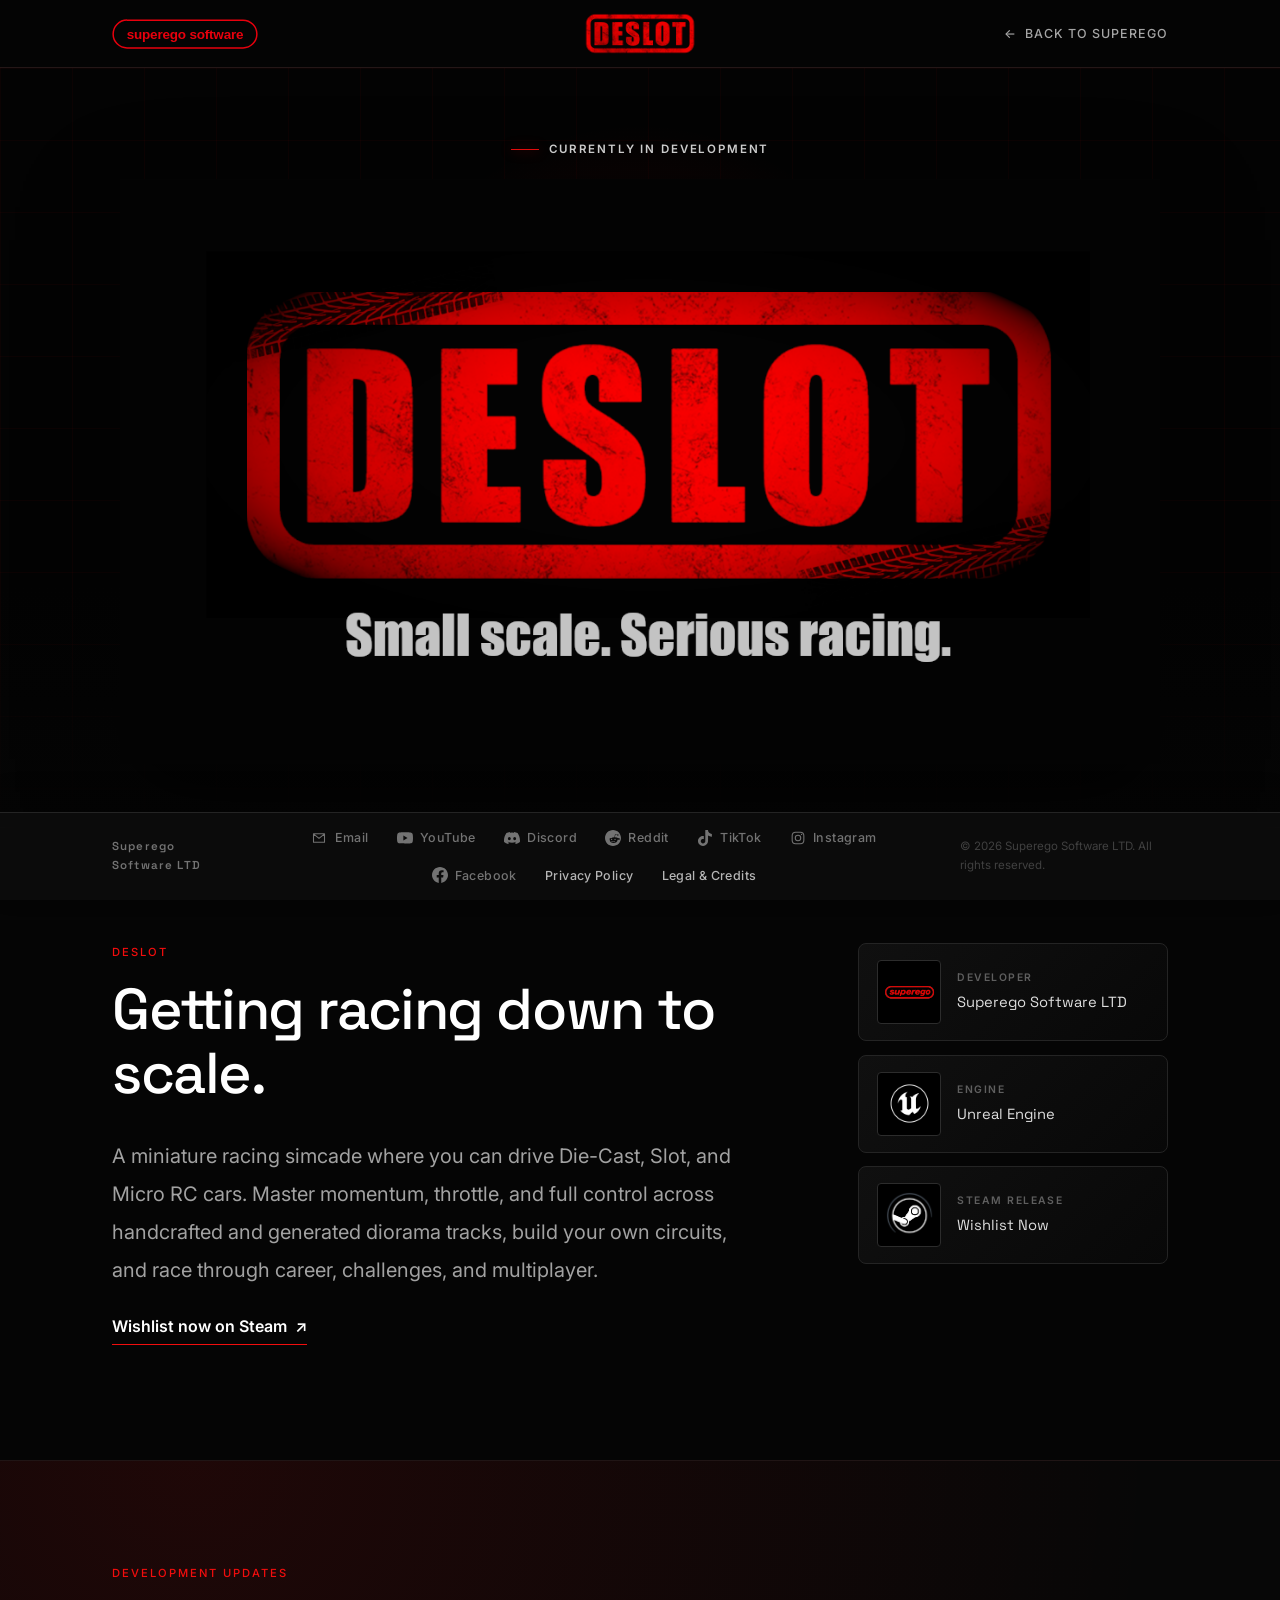
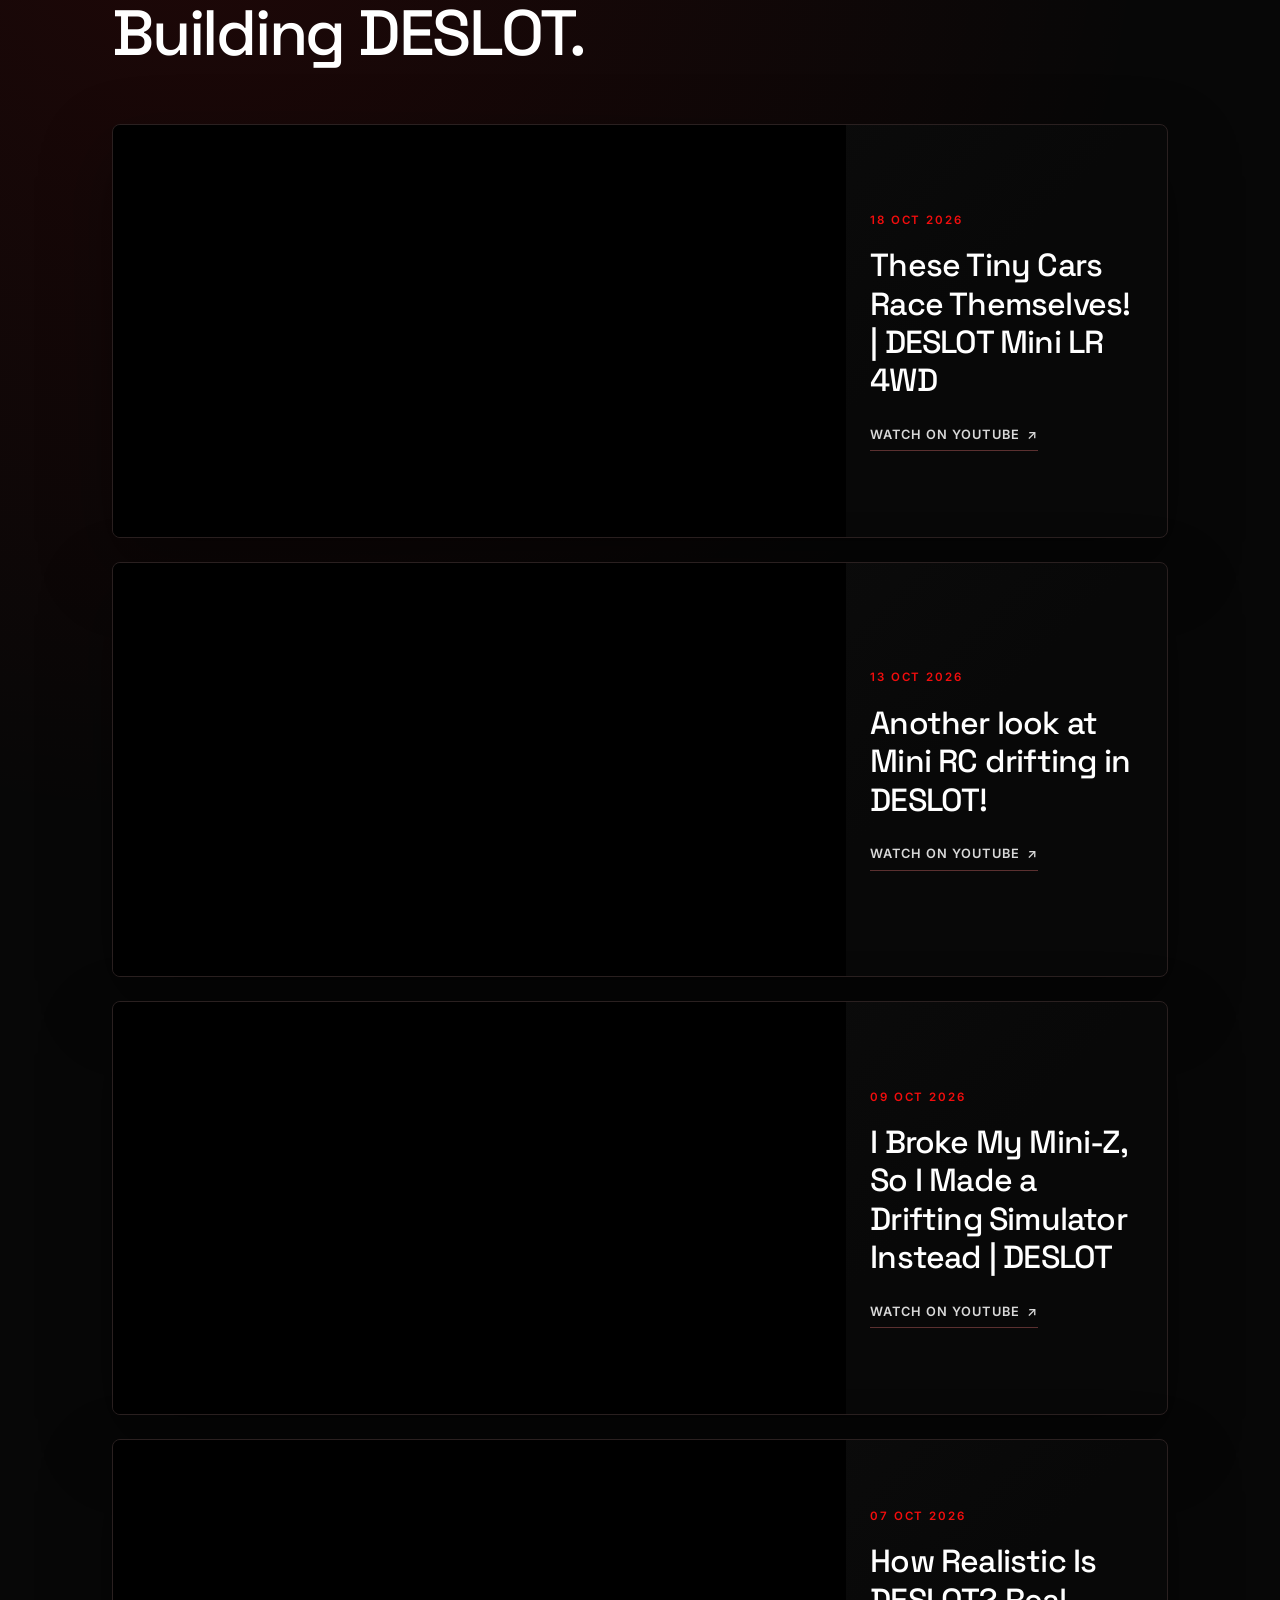
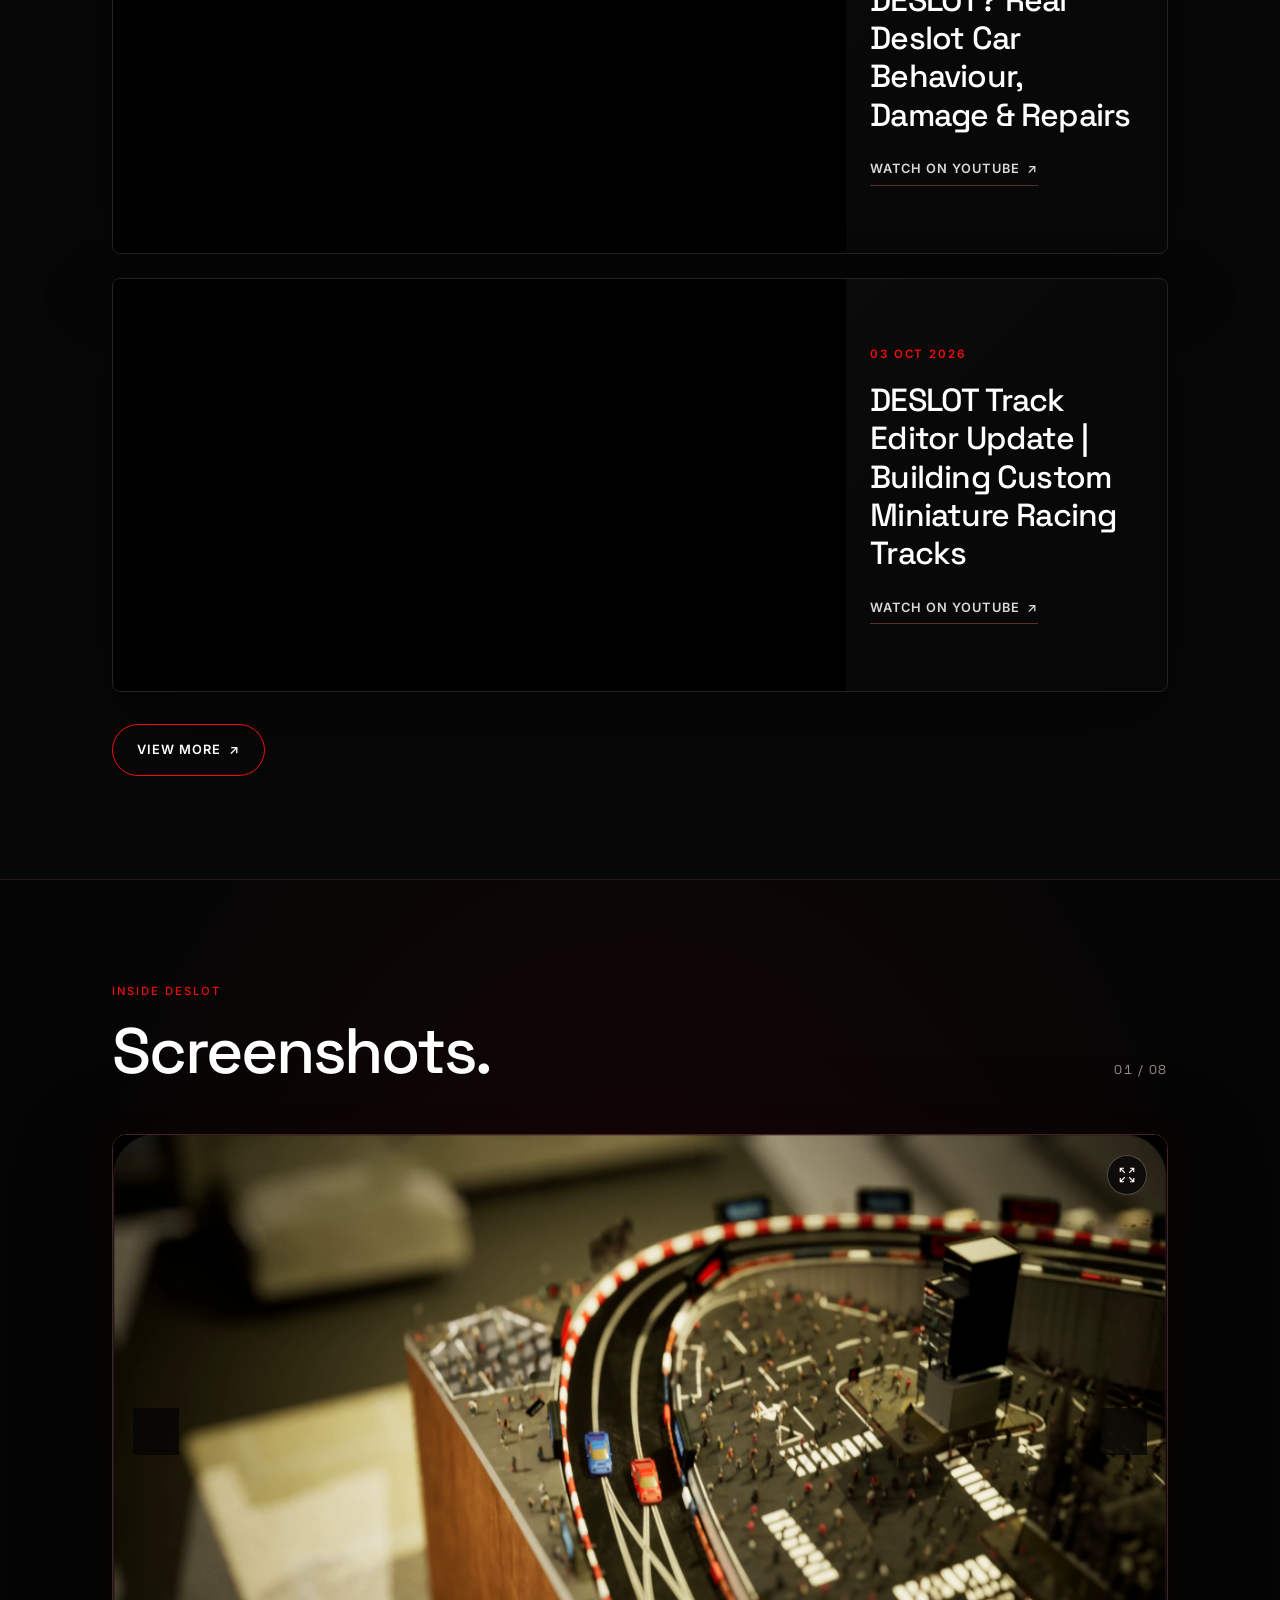
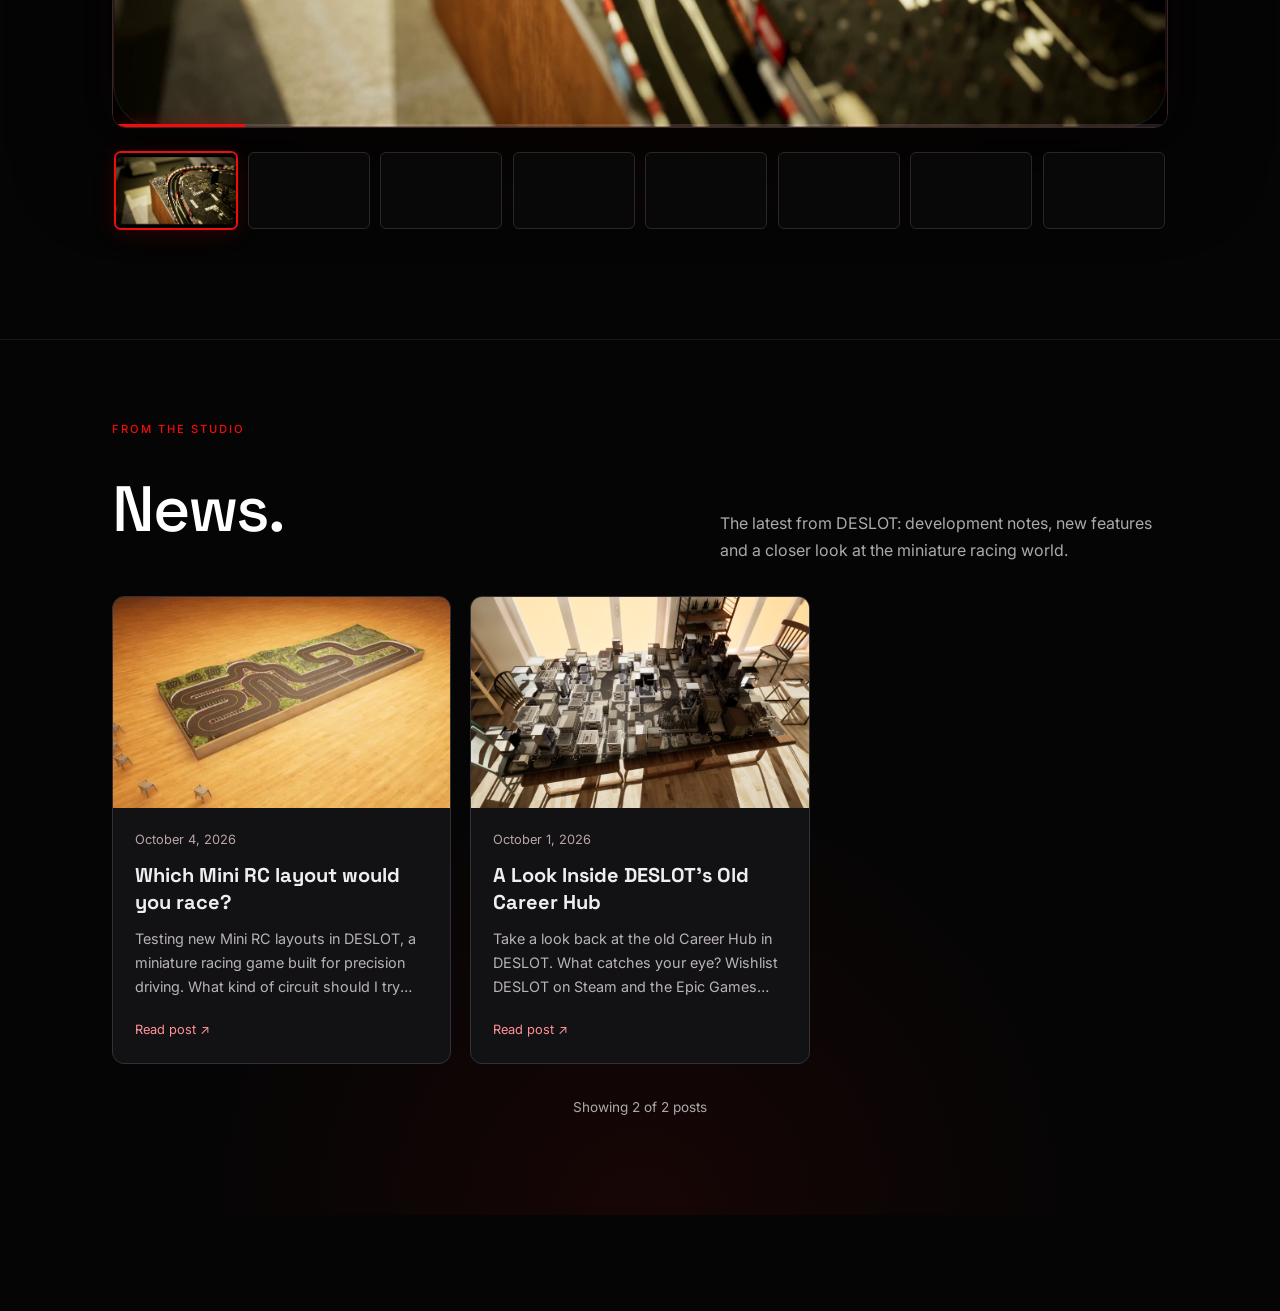
==== commit a57a16c2: "Add DESLOT Facebook page to footer social links" ====
--- a/deslot/index.html
+++ b/deslot/index.html
@@ -386,6 +386,12 @@
           </svg>
           <span>Instagram</span>
         </a>
+        <a href="https://www.facebook.com/profile.php?id=61595683076798" target="_blank" rel="noopener noreferrer" aria-label="DESLOT on Facebook (opens in a new tab)">
+          <svg class="footer-contact-icon footer-contact-icon--fill" viewBox="0 0 24 24" aria-hidden="true" focusable="false">
+            <path d="M24 12.073C24 5.405 18.627 0 12 0S0 5.405 0 12.073C0 18.1 4.388 23.094 10.125 24v-8.437H7.078v-3.49h3.047V9.413c0-3.025 1.792-4.697 4.533-4.697 1.312 0 2.686.235 2.686.235v2.97H15.83c-1.491 0-1.956.931-1.956 1.886v2.266h3.328l-.532 3.49h-2.796V24C19.612 23.094 24 18.1 24 12.073Z" />
+          </svg>
+          <span>Facebook</span>
+        </a>
         <a class="deslot-privacy-link" href="/deslot/privacy-policy">Privacy Policy</a>
         <a class="deslot-privacy-link" href="/deslot/legal">Legal &amp; Credits</a>
       </nav>
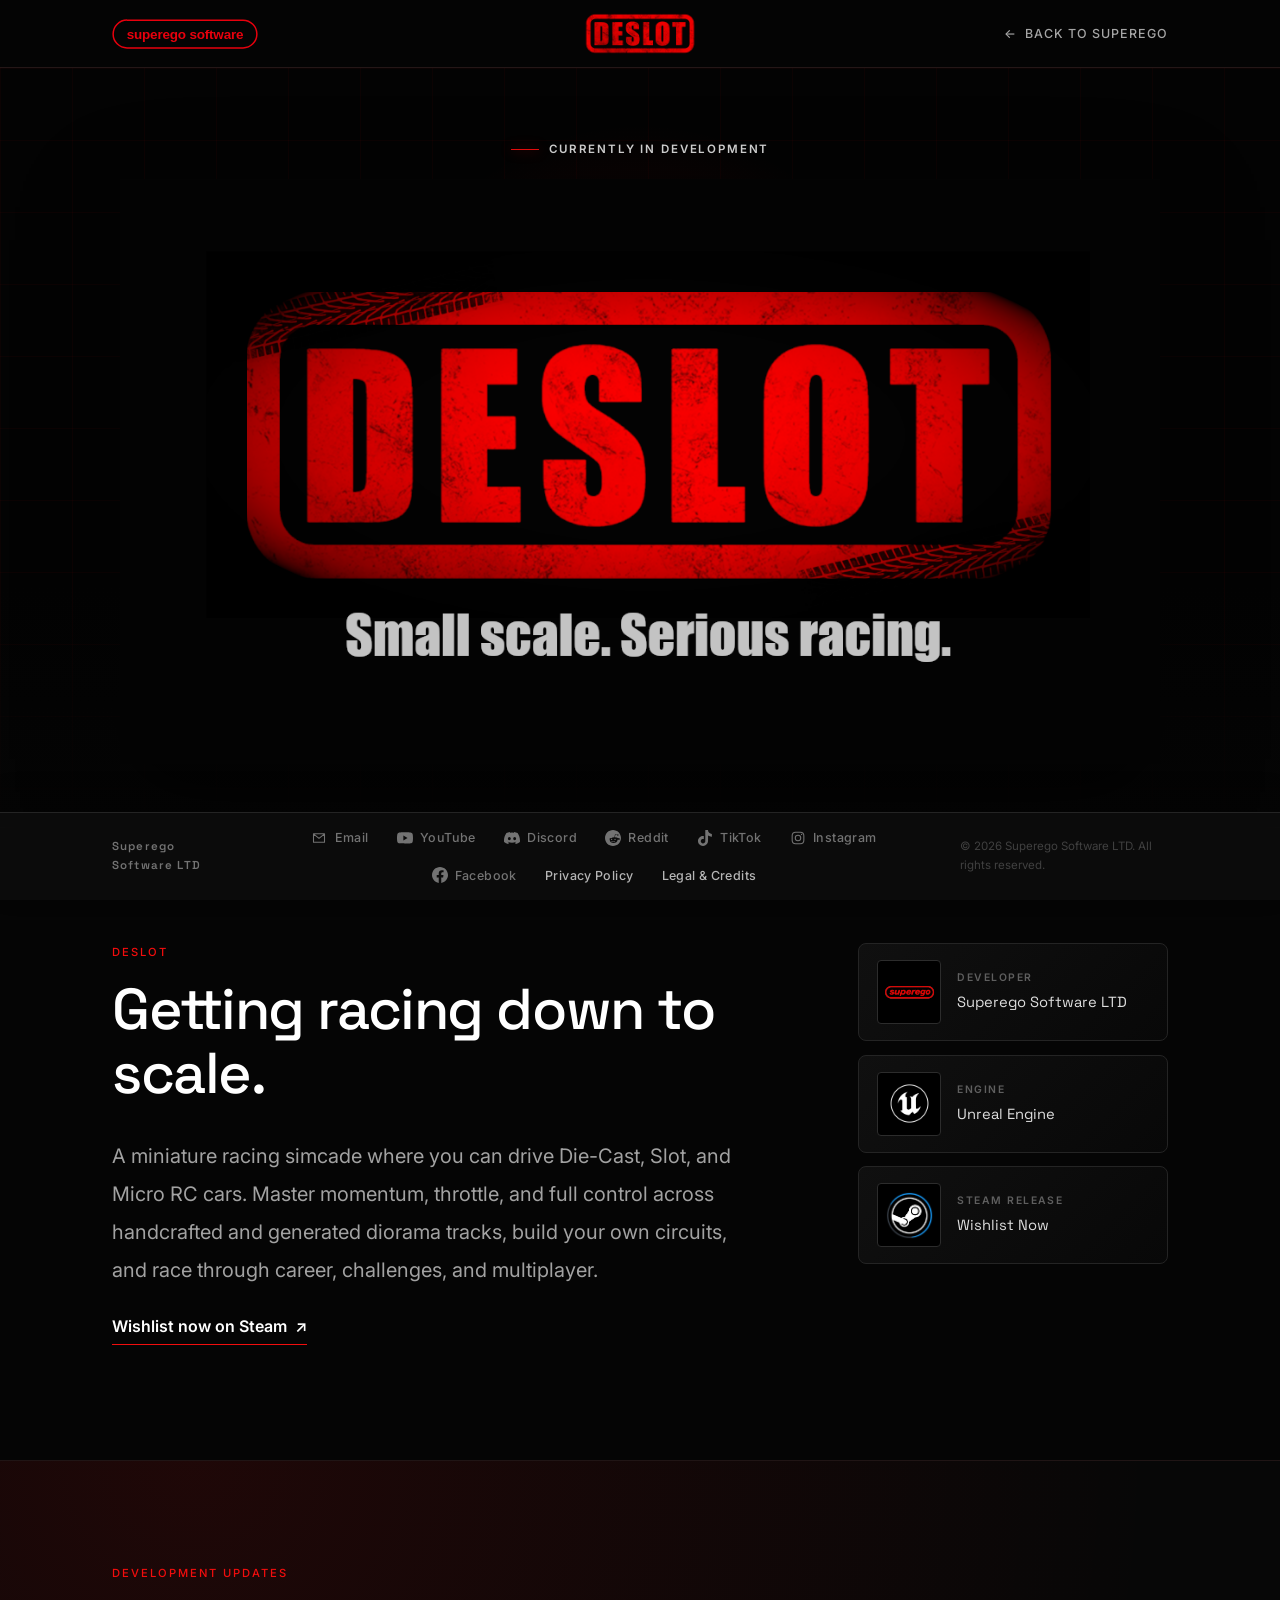
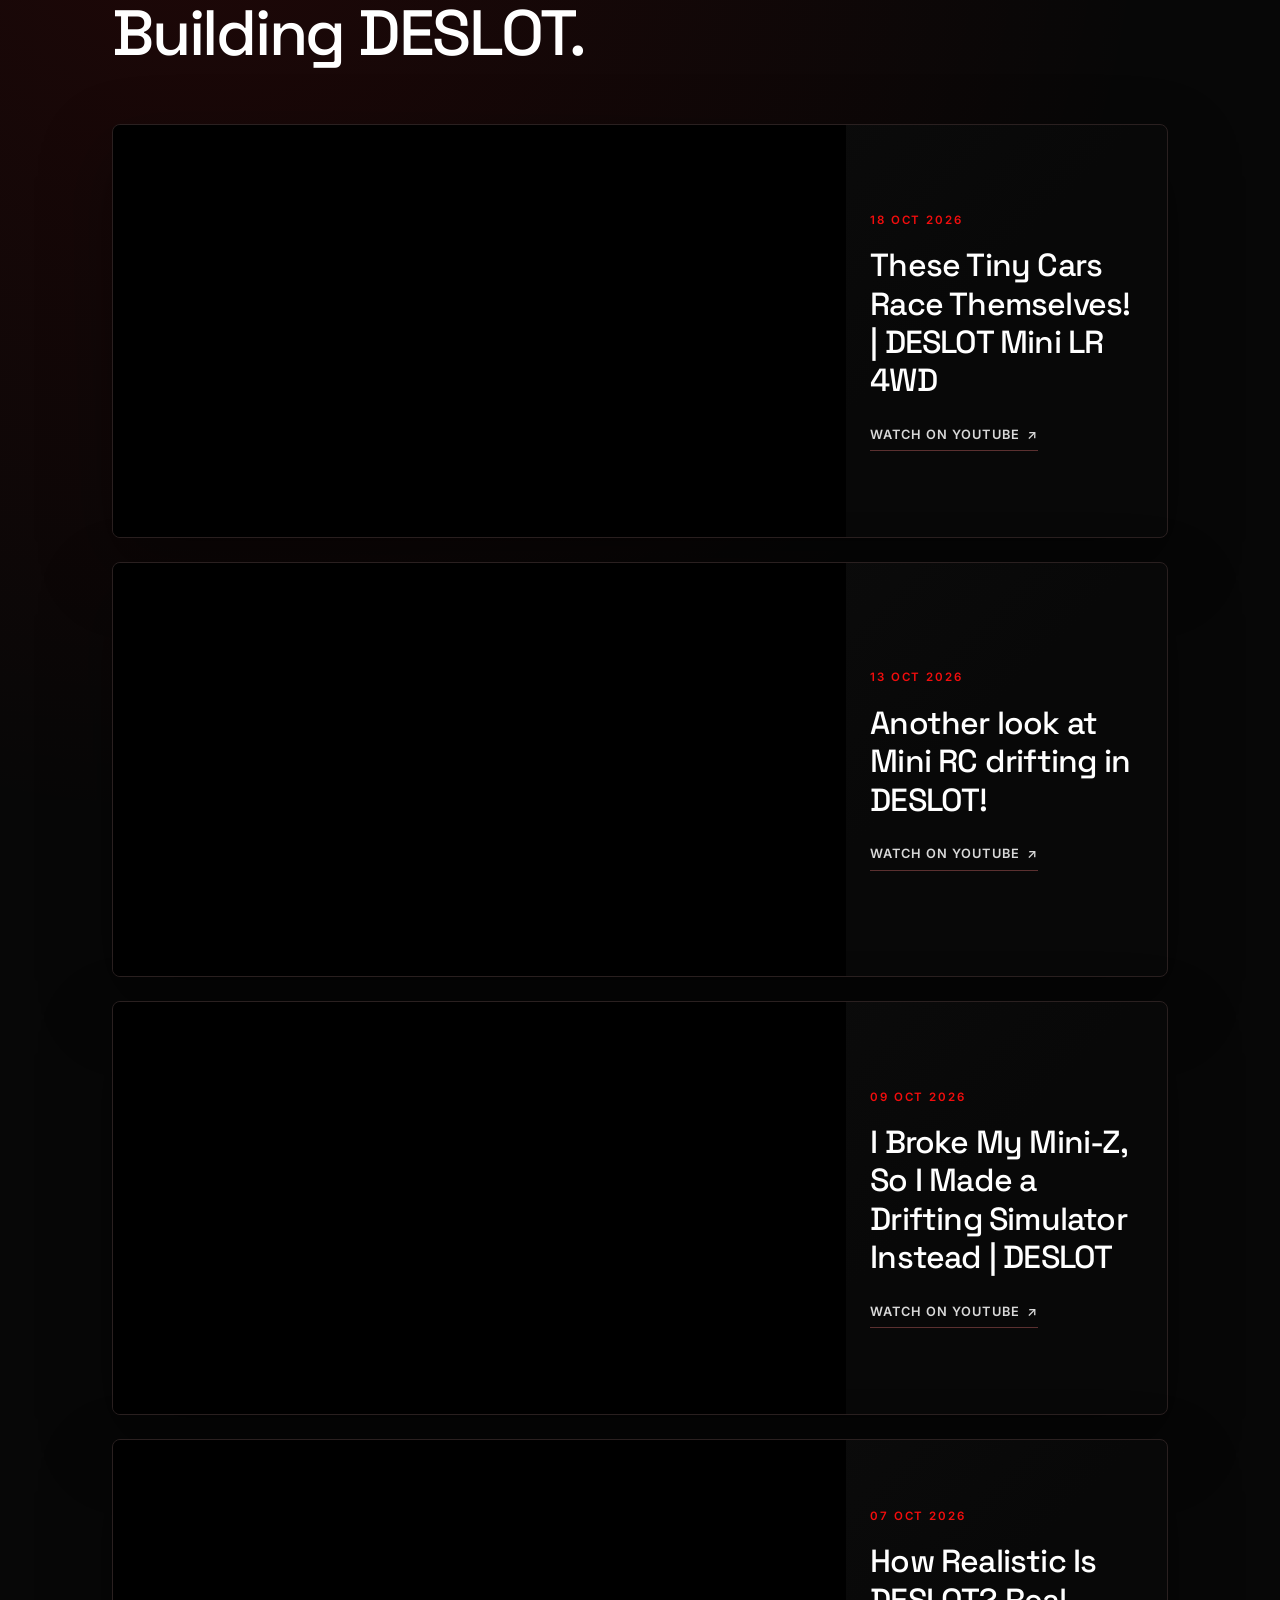
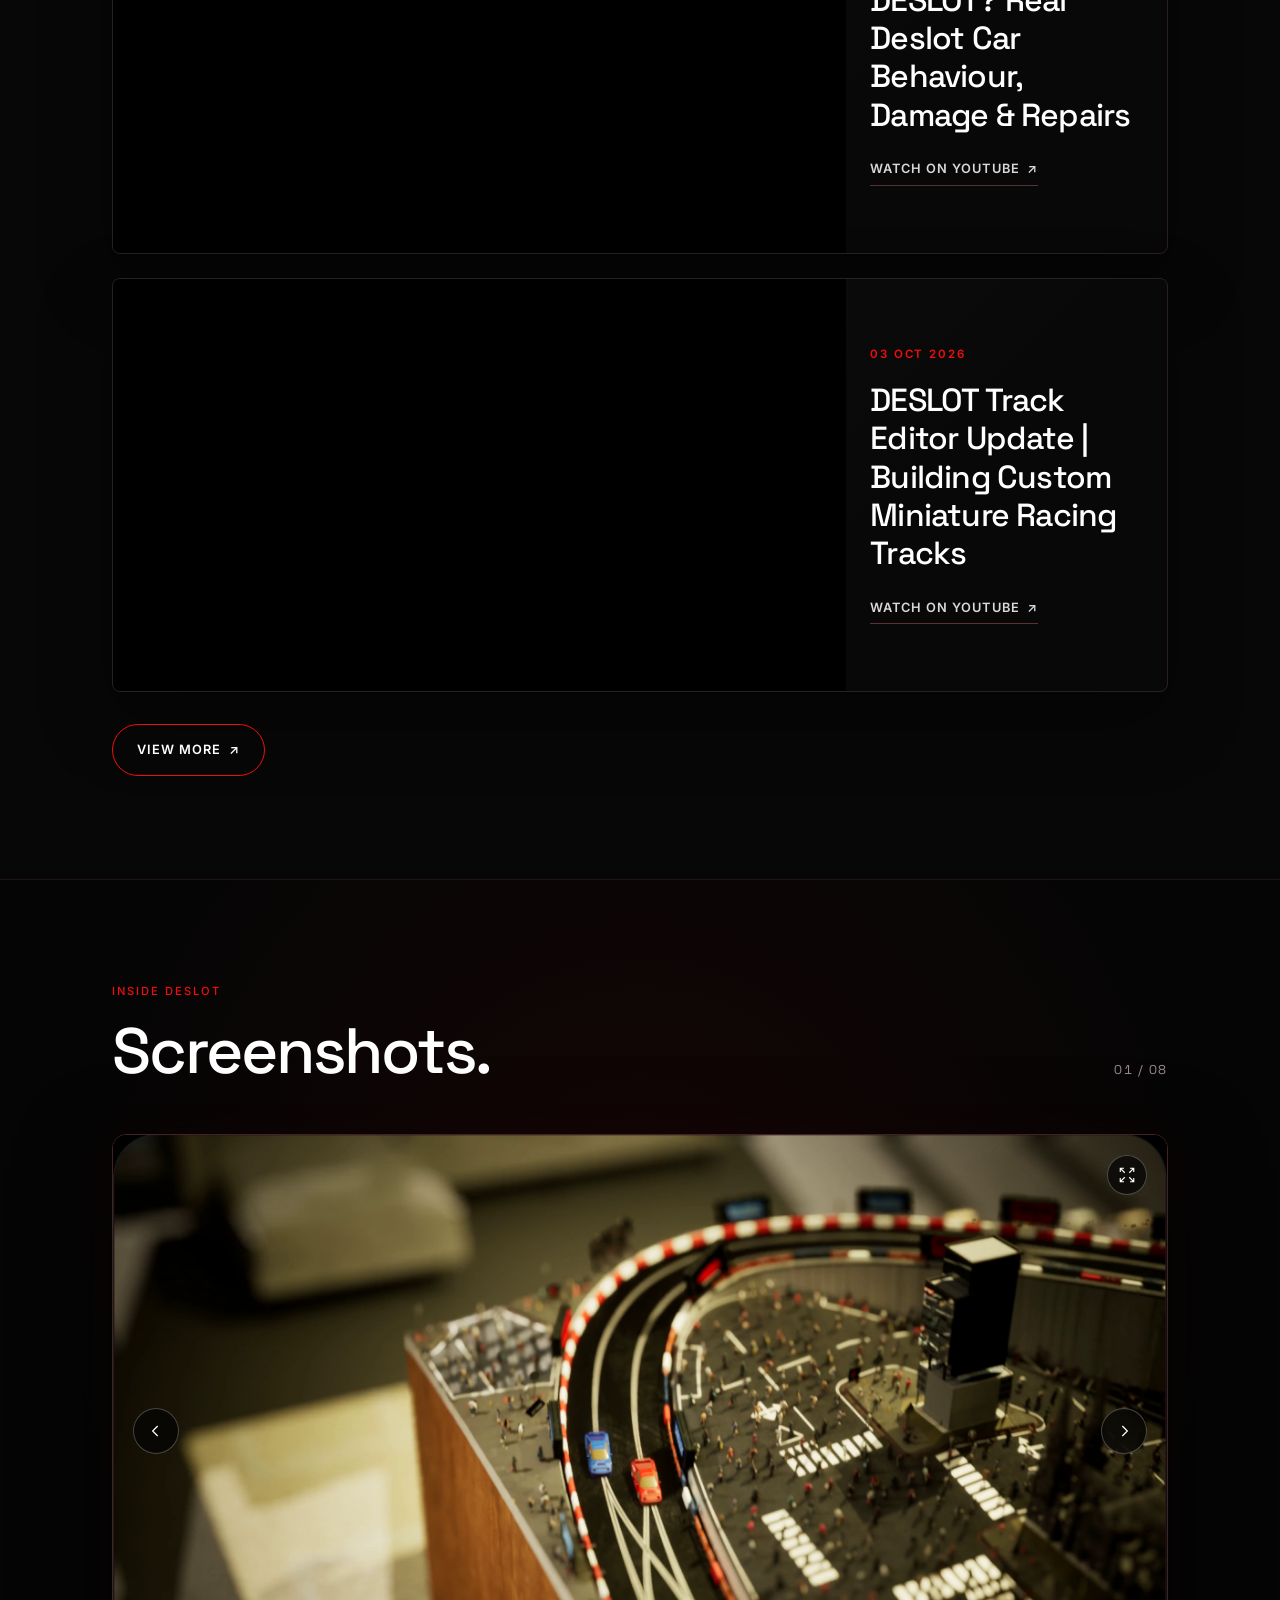
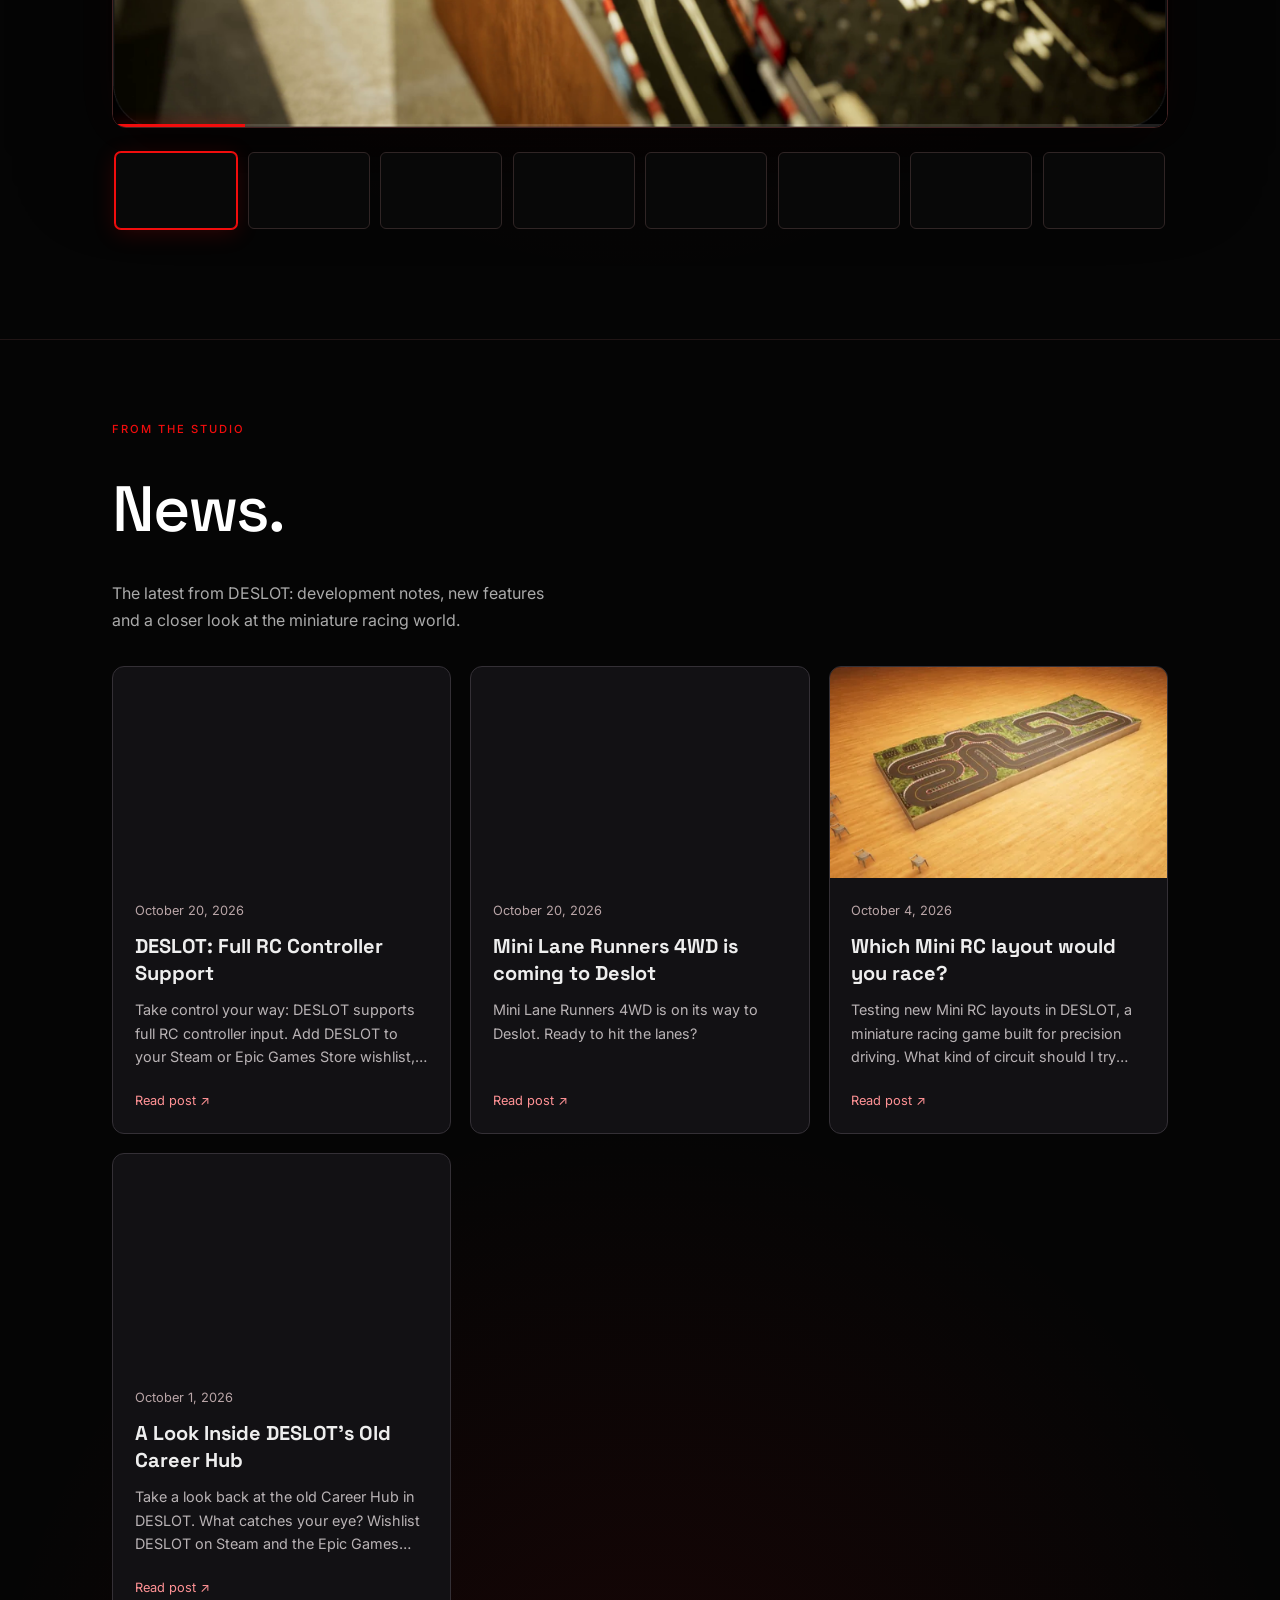
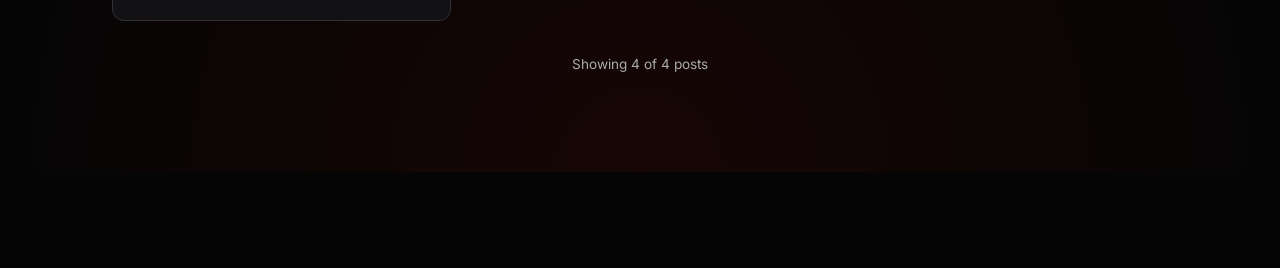
==== commit ae3a1e01: "Align DESLOT News introduction below its heading" ====
--- a/deslot/index.html
+++ b/deslot/index.html
@@ -26,7 +26,7 @@
   <link rel="stylesheet" href="../css/style.css?v=20261006-video-card-border" />
   <link rel="stylesheet" href="screenshots.css?v=20261002-gallery-no-numbers" />
   <link rel="stylesheet" href="/deslot/privacy-policy.css?v=20260930" />
-  <link rel="stylesheet" href="news.css?v=20261001-news" />
+  <link rel="stylesheet" href="news.css?v=20261020-news-heading" />
 </head>
 <body class="project-page">
 
--- a/deslot/news.css
+++ b/deslot/news.css
@@ -1,6 +1,6 @@
 .project-news{scroll-margin-top:90px;text-align:left}
-.project-news .news-heading{display:flex;align-items:end;justify-content:space-between;gap:2rem;margin-bottom:2rem}
-.project-news .news-heading p{max-width:28rem;color:#aaa;font-size:1rem}
+.project-news .news-heading{display:block;margin-bottom:2rem}
+.project-news .news-heading p{max-width:28rem;margin-top:1rem;color:#aaa;font-size:1rem}
 .project-news h2{font-size:clamp(2.4rem,5vw,4rem)}
 .news-list{display:grid;grid-template-columns:repeat(3,minmax(0,1fr));gap:1.2rem}
 .news-tile{min-width:0;border:1px solid #343036;border-radius:12px;overflow:hidden;background:#121114}
@@ -27,5 +27,5 @@
 .news-tags{color:#ed9fa5;overflow-wrap:anywhere;margin-bottom:1.3rem}
 .news-images{display:grid;gap:1rem}.news-images img{display:block;width:100%;height:auto;border-radius:8px}
 body:has(.news-dialog[open]){overflow:hidden}
-@media(max-width:800px){.news-list{grid-template-columns:repeat(2,minmax(0,1fr))}.project-news .news-heading{display:block}.project-news .news-heading p{margin-top:1rem}}
+@media(max-width:800px){.news-list{grid-template-columns:repeat(2,minmax(0,1fr))}}
 @media(max-width:520px){.news-list{grid-template-columns:1fr}.news-dialog{padding:1rem}.news-tile-text{padding:1.1rem}}
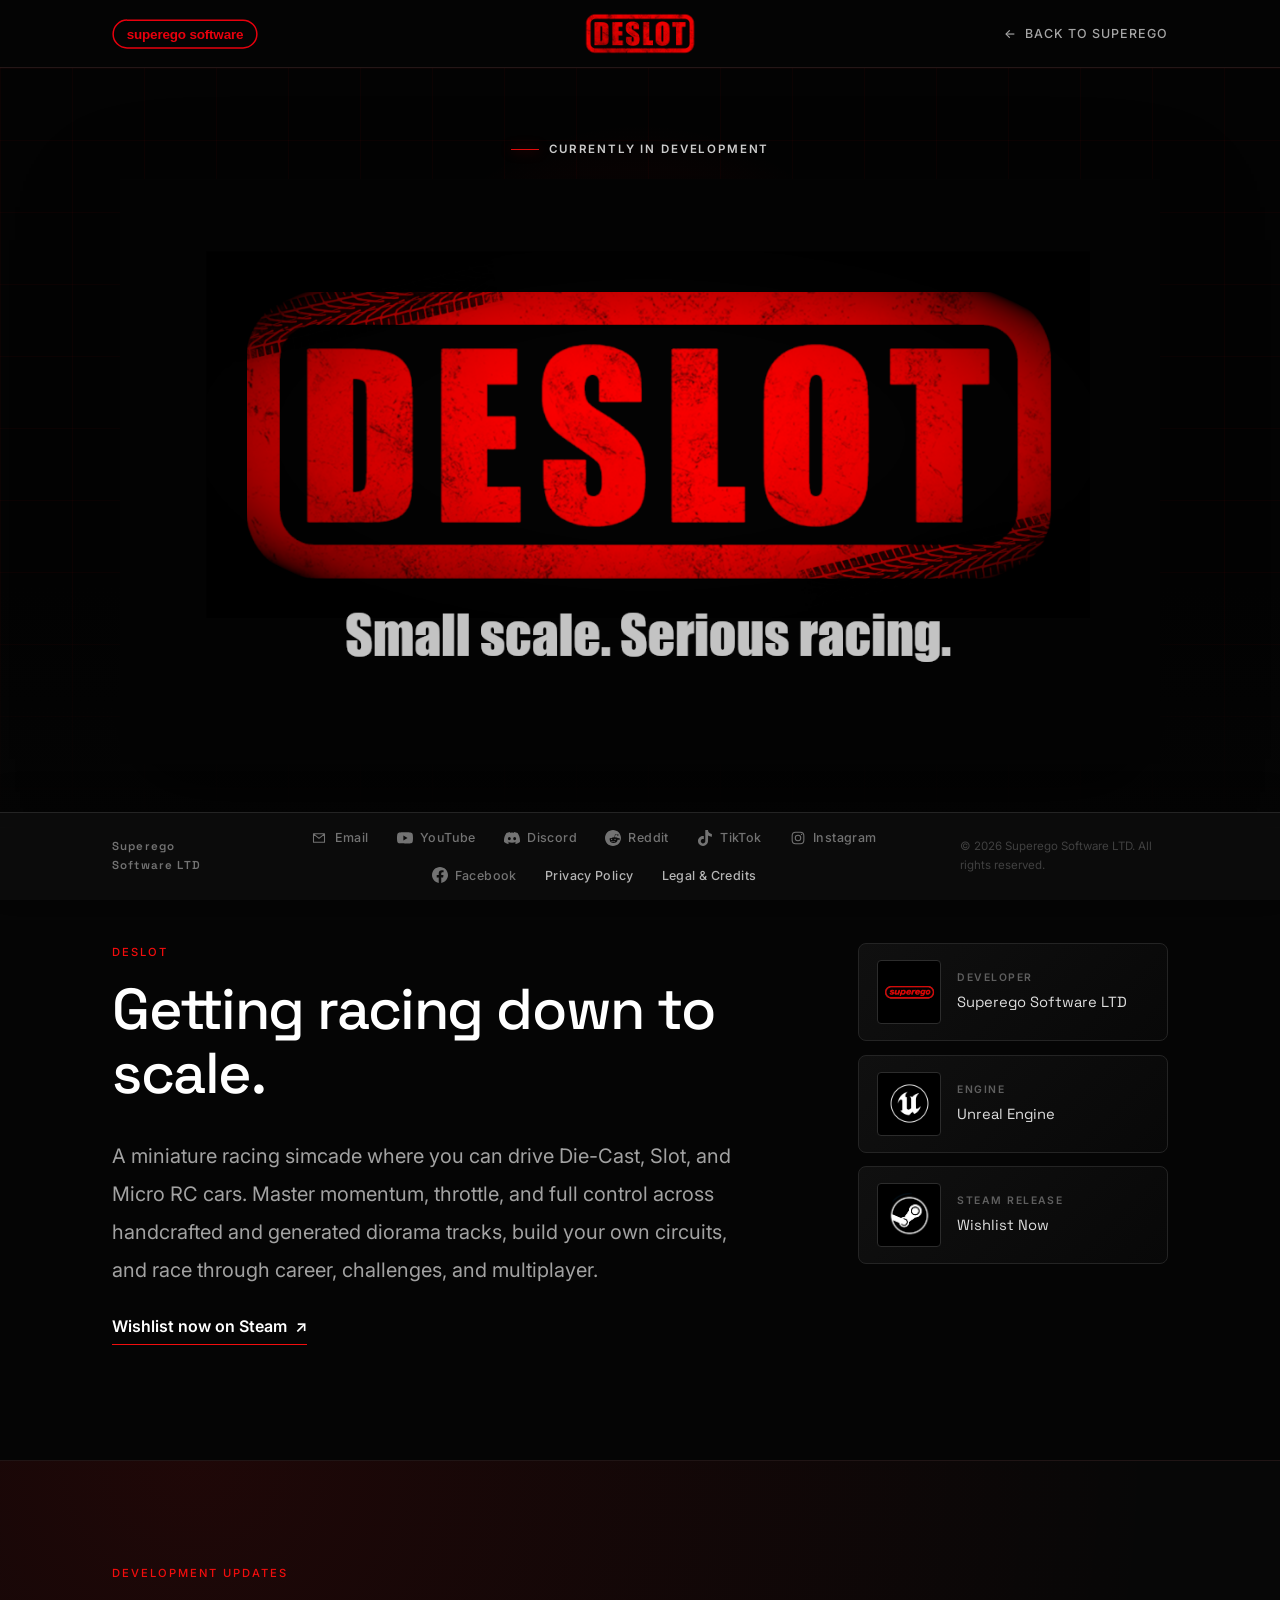
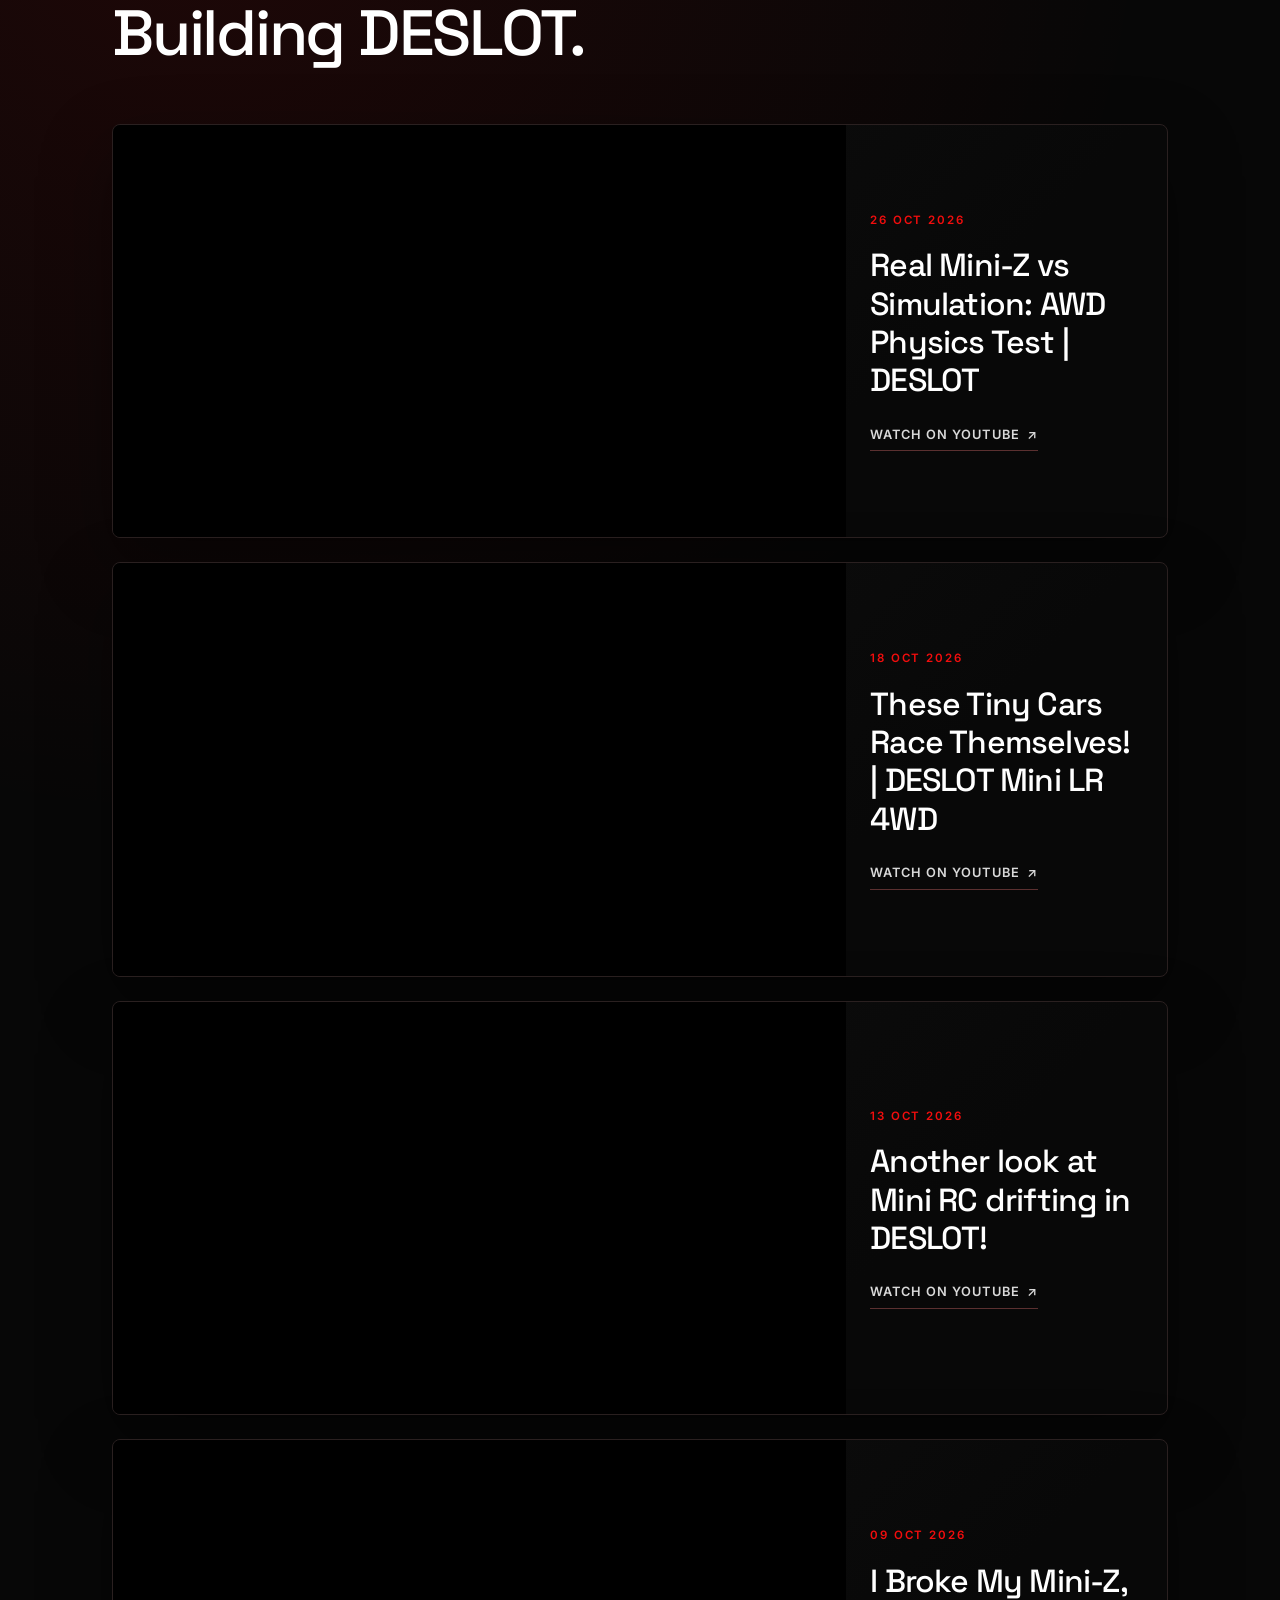
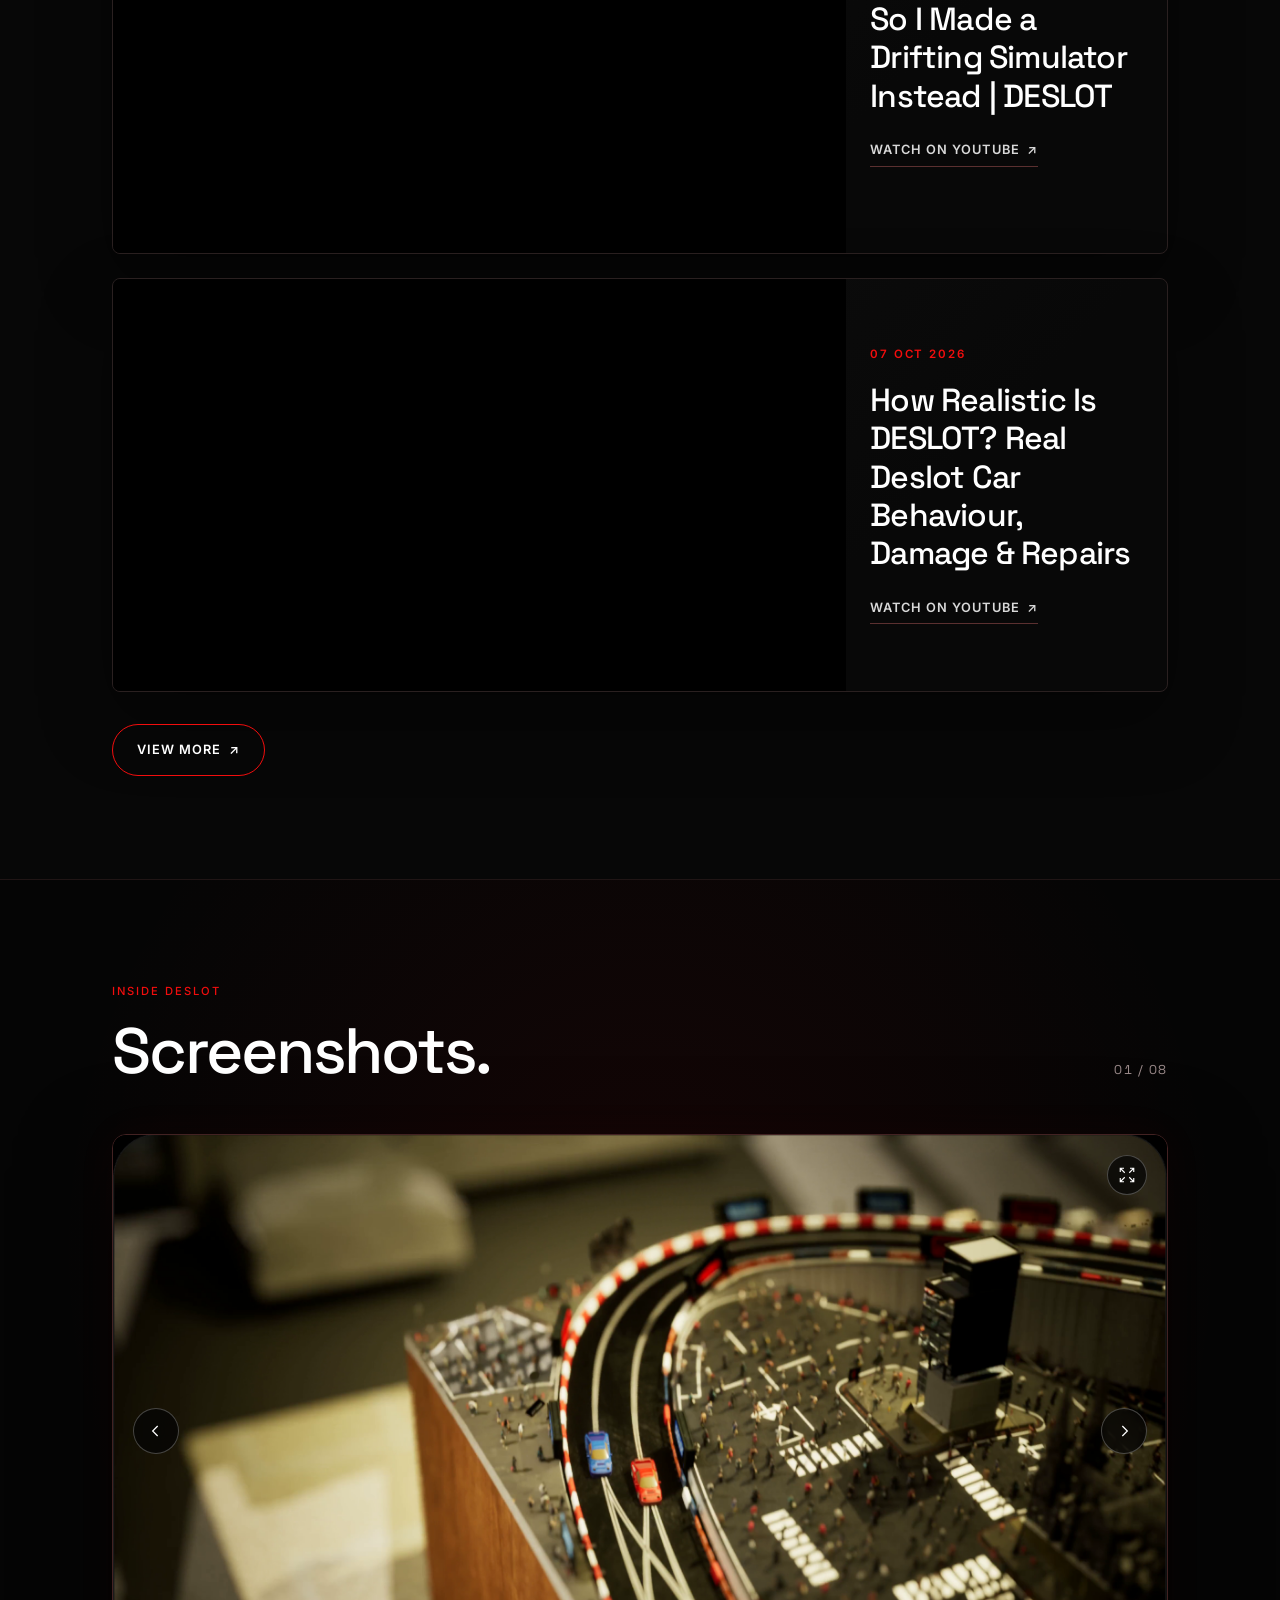
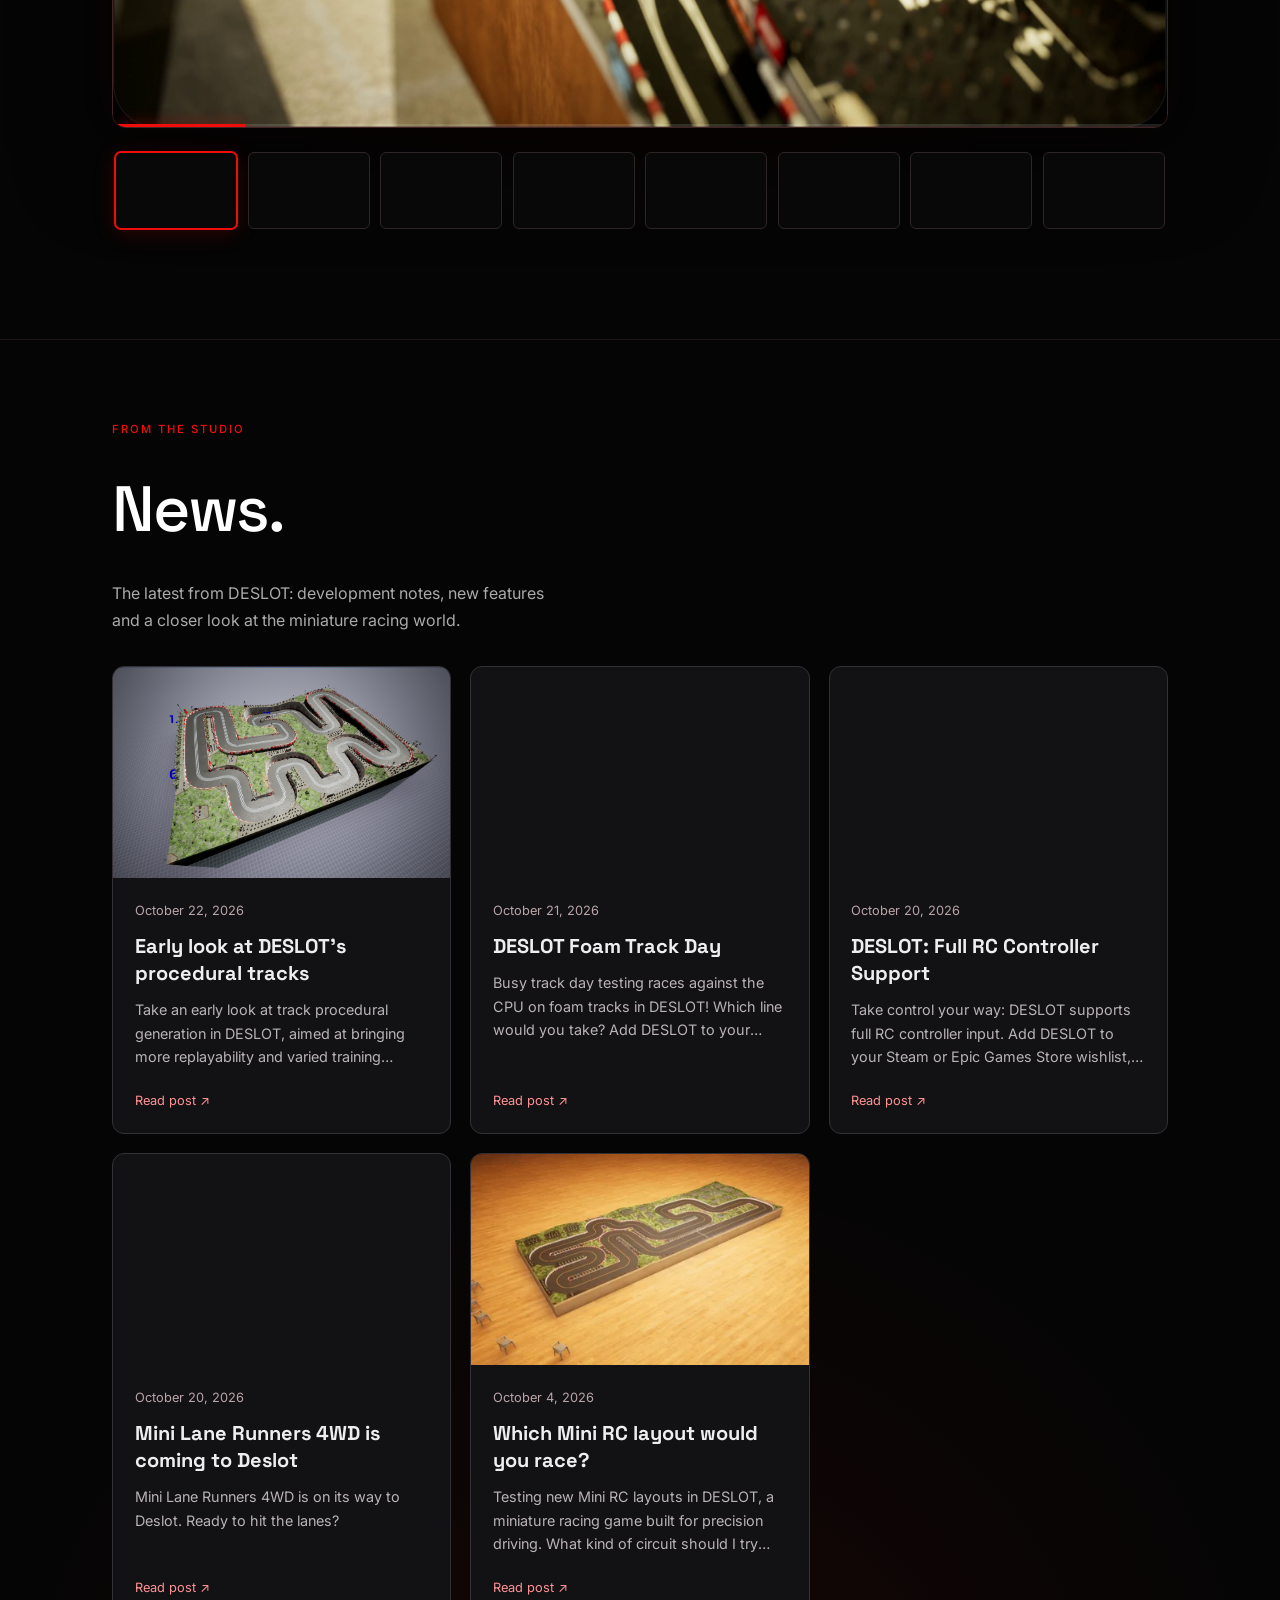
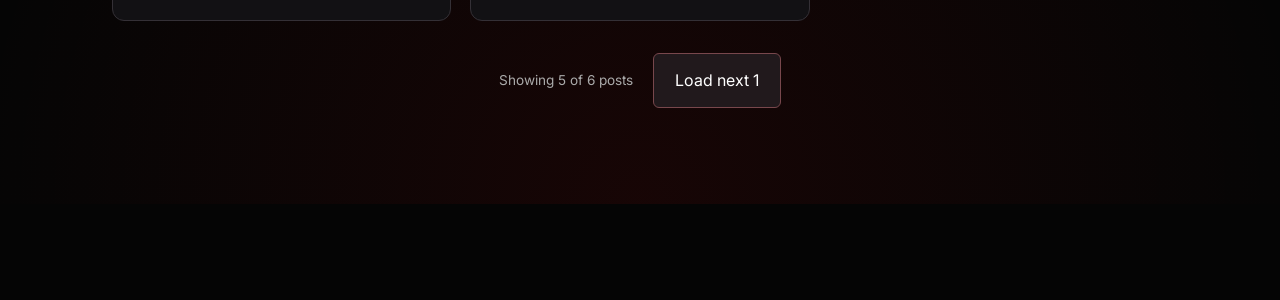
==== commit 27805b51: "Refresh DESLOT video list" ====
--- a/deslot/index.html
+++ b/deslot/index.html
@@ -116,6 +116,29 @@
           <article class="dev-update-card">
             <div class="dev-update-video">
               <iframe
+                src="https://www.youtube-nocookie.com/embed/1RmXnd6UzMY?rel=0"
+                title="Real Mini-Z vs Simulation: AWD Physics Test | DESLOT"
+                loading="lazy"
+                allow="accelerometer; autoplay; clipboard-write; encrypted-media; gyroscope; picture-in-picture; web-share"
+                referrerpolicy="strict-origin-when-cross-origin"
+                allowfullscreen
+              ></iframe>
+            </div>
+            <div class="dev-update-copy">
+              <span class="dev-update-number">26 Oct 2026</span>
+              <h3>Real Mini-Z vs Simulation: AWD Physics Test | DESLOT</h3>
+              <a
+                class="dev-update-link"
+                href="https://www.youtube.com/watch?v=1RmXnd6UzMY"
+                target="_blank"
+                rel="noopener noreferrer"
+              >Watch on YouTube <span aria-hidden="true">↗</span></a>
+            </div>
+          </article>
+
+          <article class="dev-update-card">
+            <div class="dev-update-video">
+              <iframe
                 src="https://www.youtube-nocookie.com/embed/7_IVXgCeVwc?rel=0"
                 title="These Tiny Cars Race Themselves! | DESLOT Mini LR 4WD"
                 loading="lazy"
@@ -204,29 +227,6 @@
               >Watch on YouTube <span aria-hidden="true">↗</span></a>
             </div>
           </article>
-
-          <article class="dev-update-card">
-            <div class="dev-update-video">
-              <iframe
-                src="https://www.youtube-nocookie.com/embed/1D923siDPW0?rel=0"
-                title="DESLOT Track Editor Update | Building Custom Miniature Racing Tracks"
-                loading="lazy"
-                allow="accelerometer; autoplay; clipboard-write; encrypted-media; gyroscope; picture-in-picture; web-share"
-                referrerpolicy="strict-origin-when-cross-origin"
-                allowfullscreen
-              ></iframe>
-            </div>
-            <div class="dev-update-copy">
-              <span class="dev-update-number">03 Oct 2026</span>
-              <h3>DESLOT Track Editor Update | Building Custom Miniature Racing Tracks</h3>
-              <a
-                class="dev-update-link"
-                href="https://www.youtube.com/watch?v=1D923siDPW0"
-                target="_blank"
-                rel="noopener noreferrer"
-              >Watch on YouTube <span aria-hidden="true">↗</span></a>
-            </div>
-          </article>
           <!-- AUTO_VIDEOS_END -->
         </div>
         <a
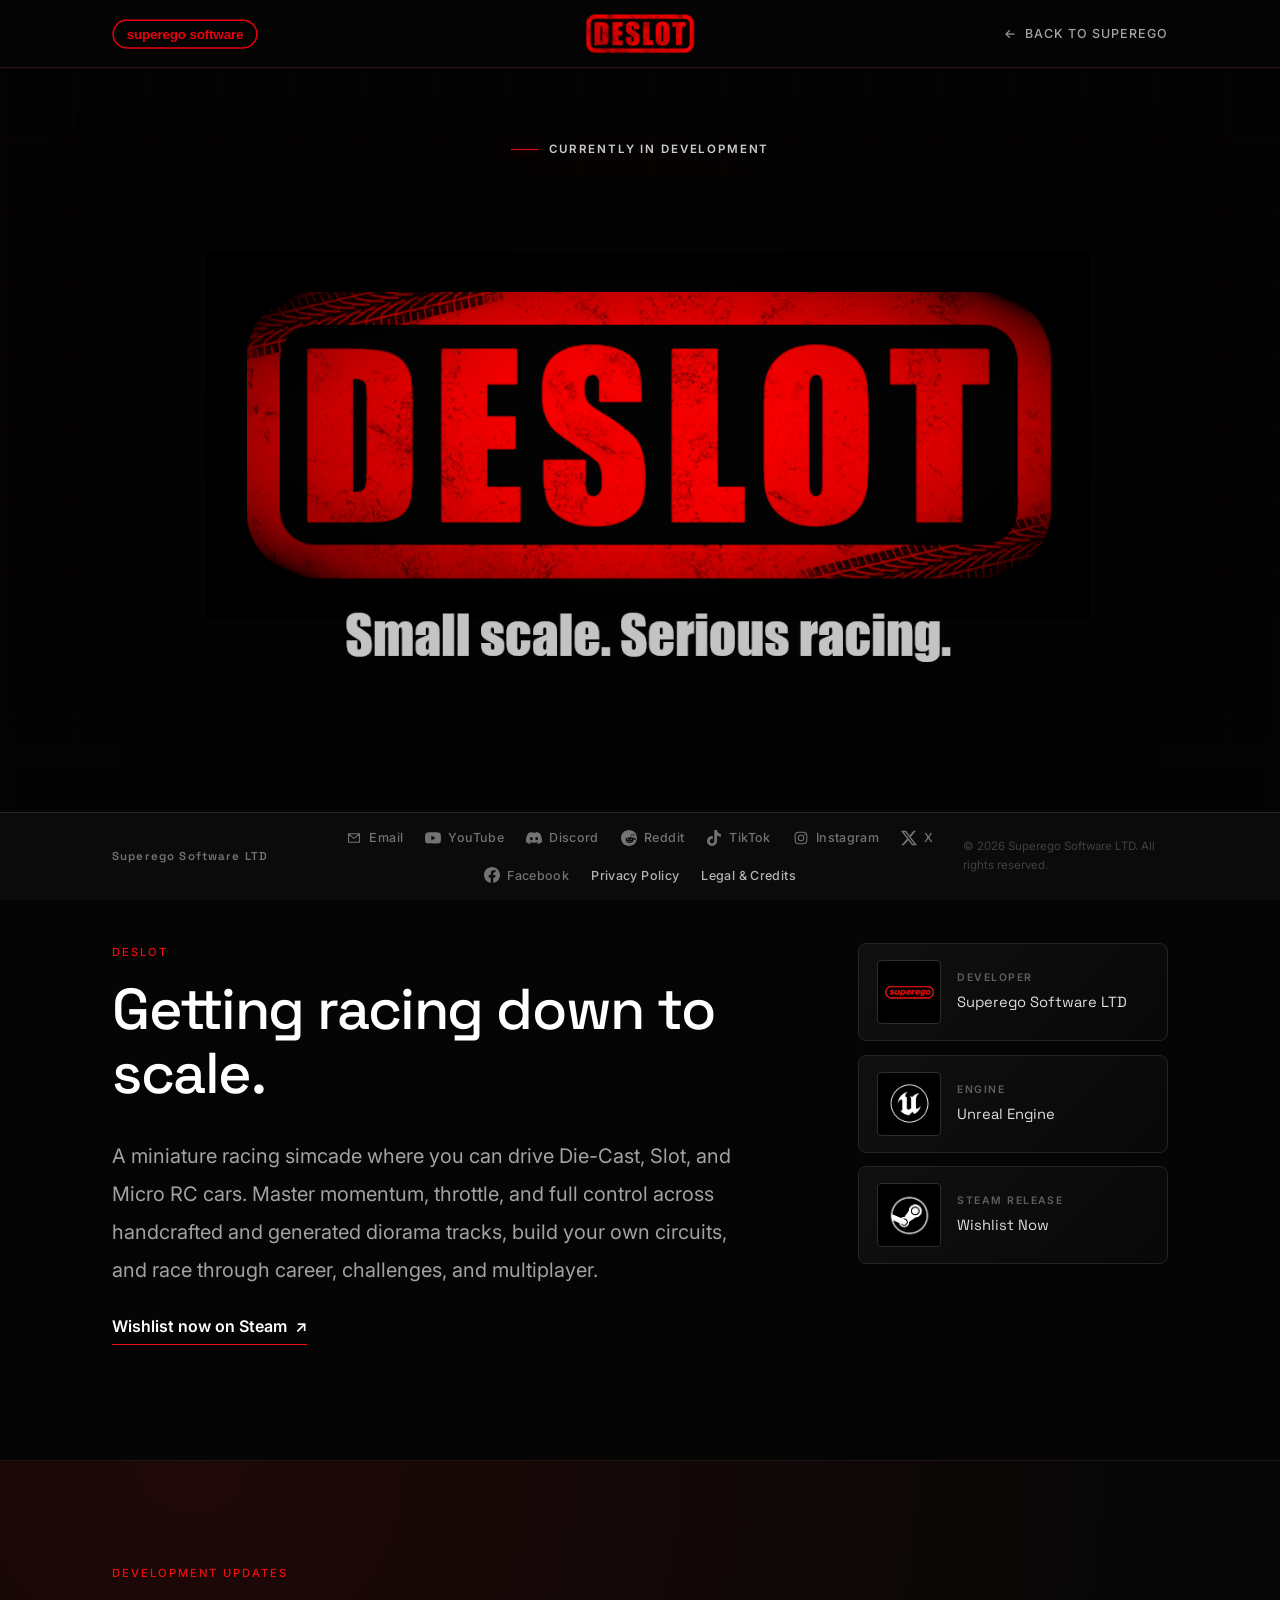
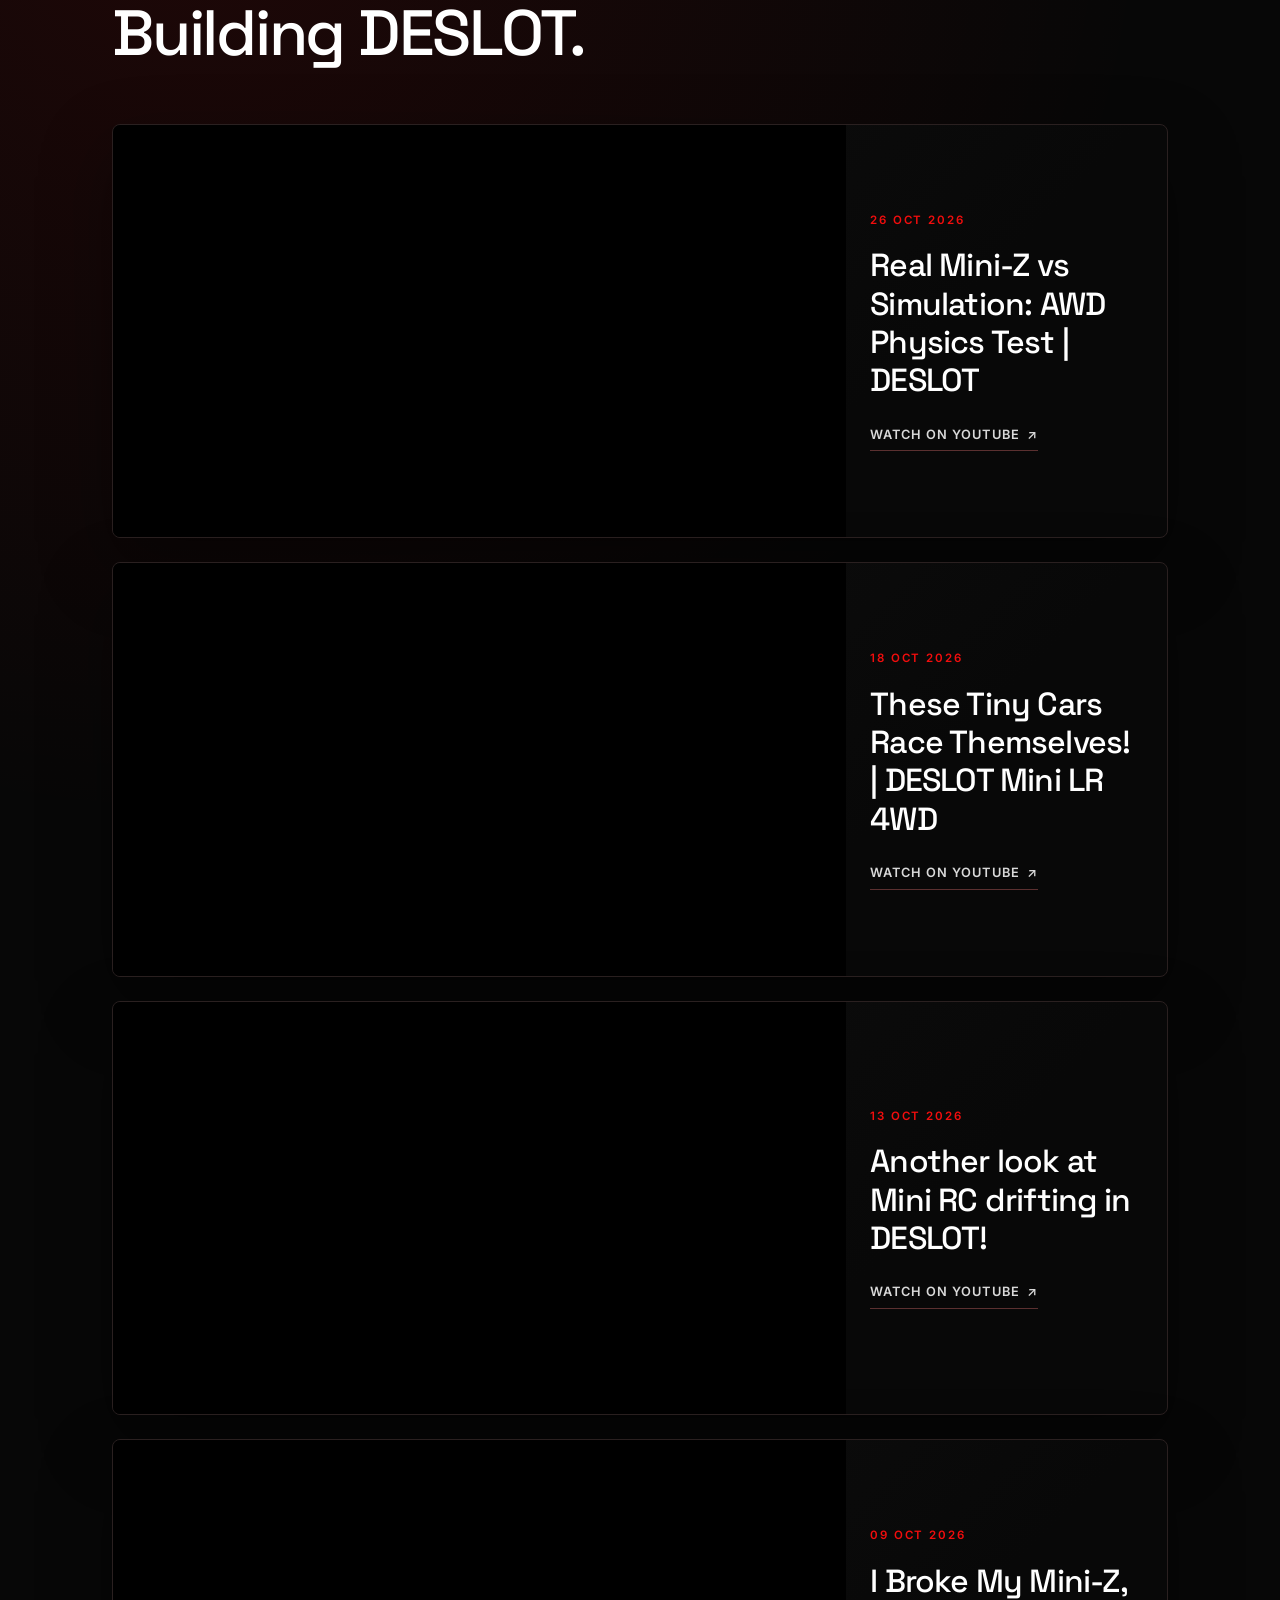
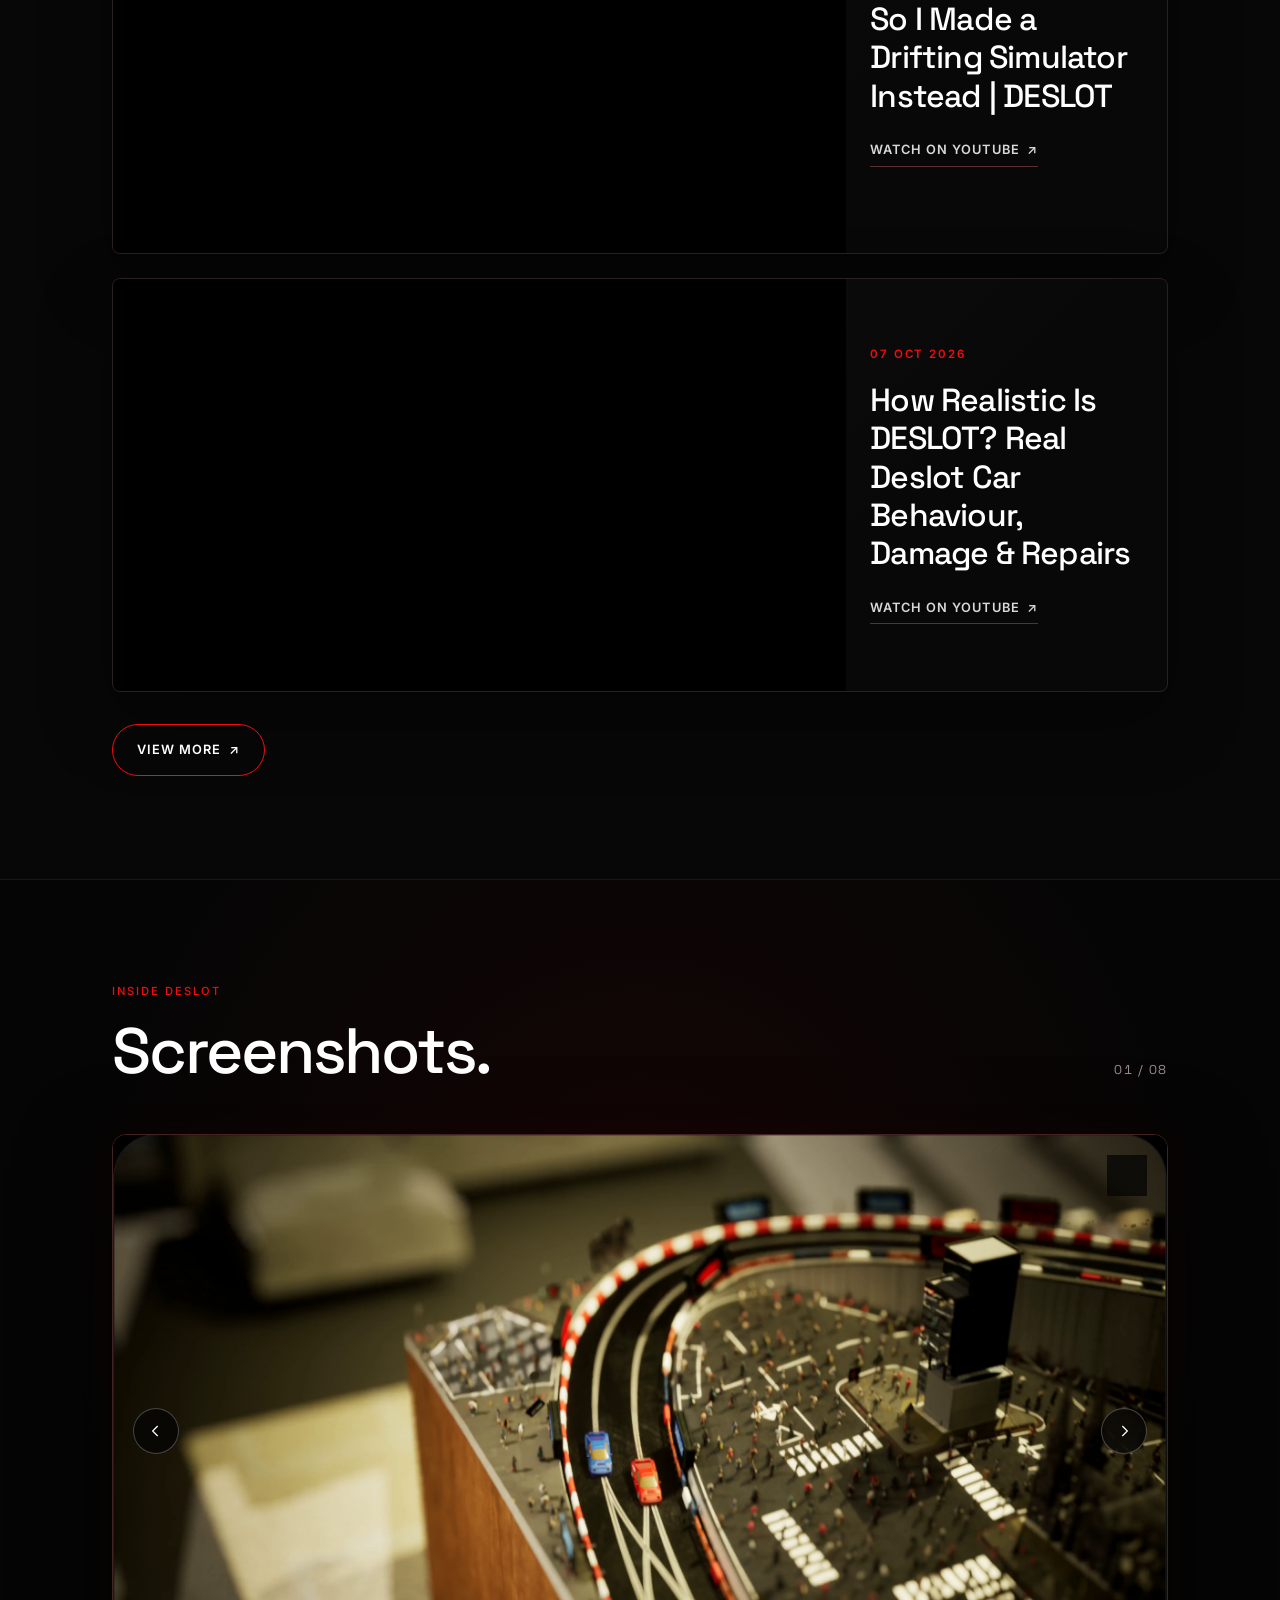
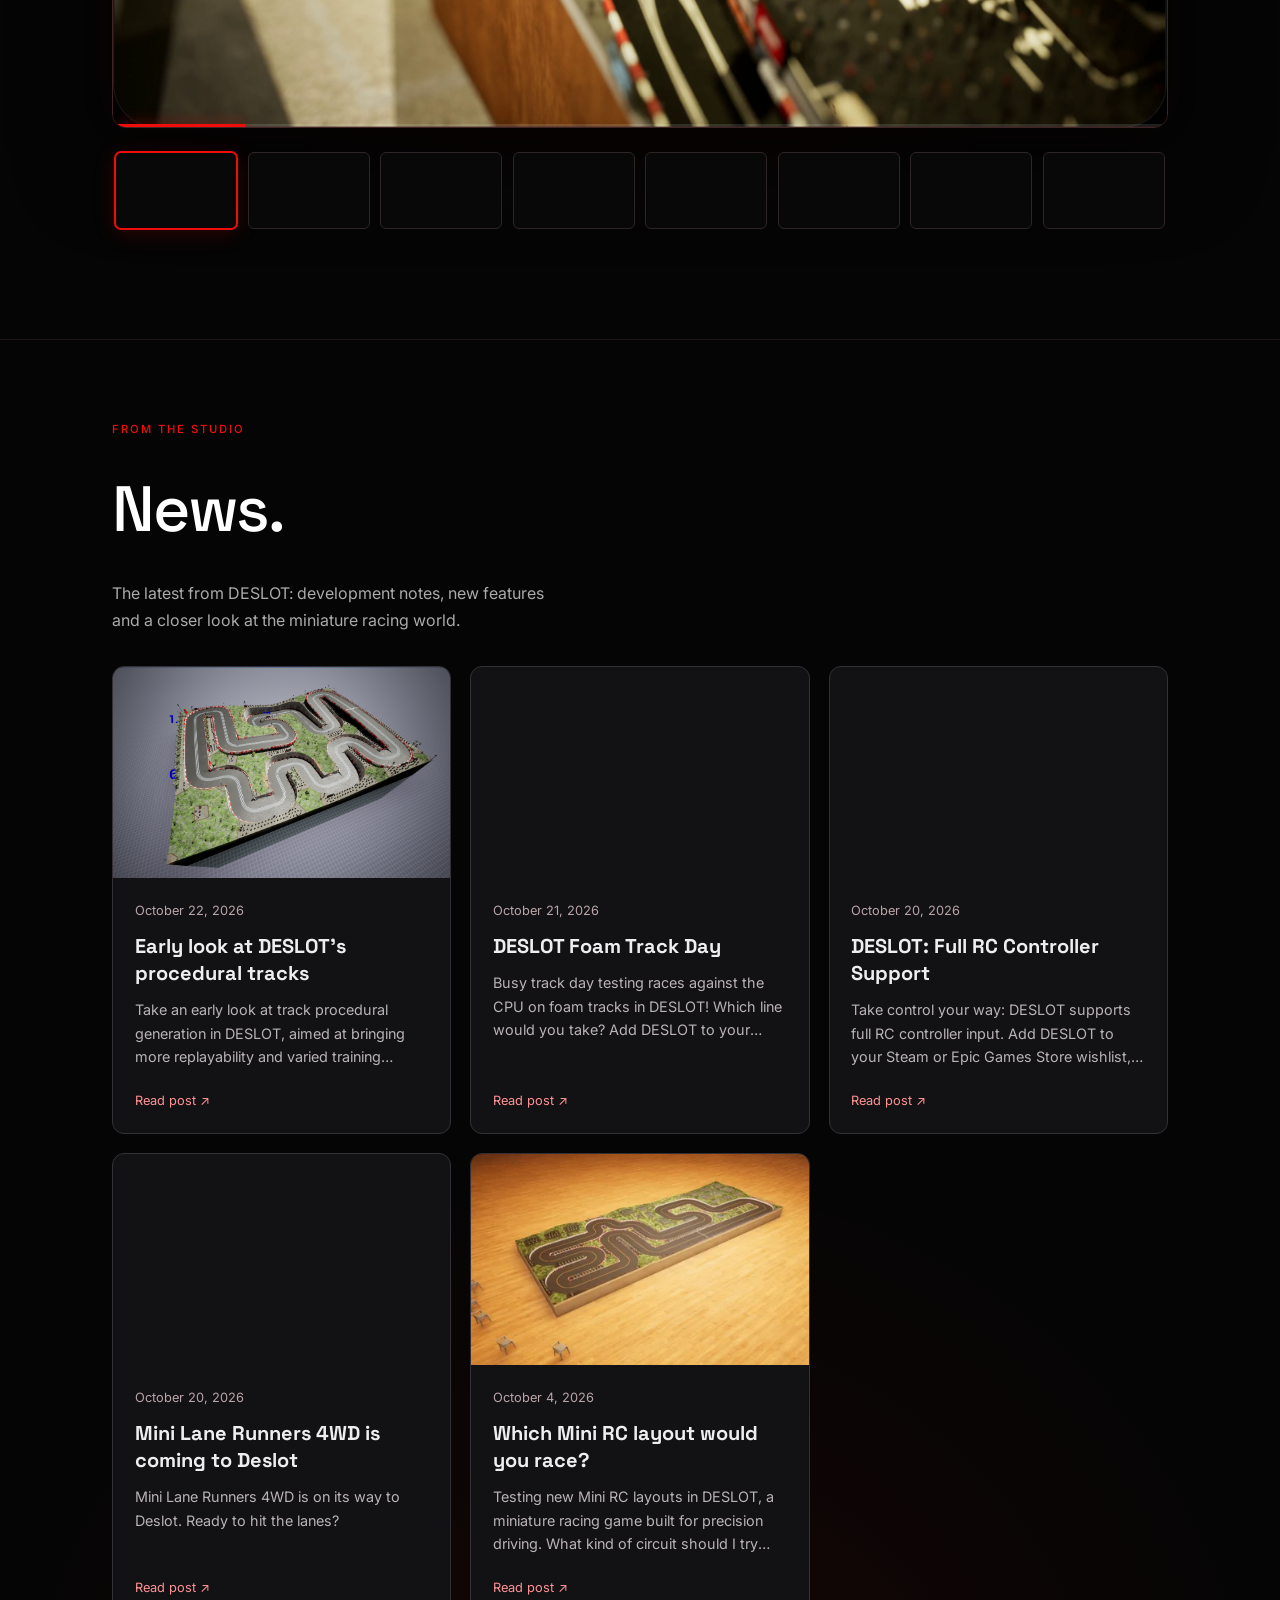
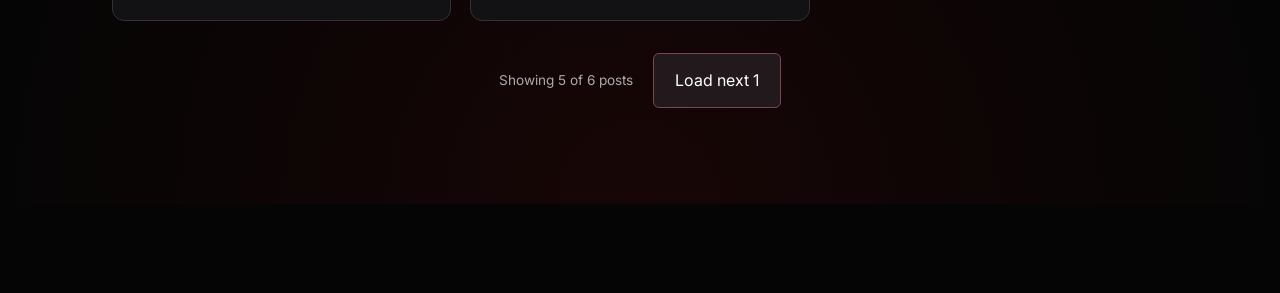
==== commit 2a70e49e: "[SUPEREGO-MAIN-4] Add @superegodev X profile to all website social footers" ====
--- a/deslot/index.html
+++ b/deslot/index.html
@@ -23,9 +23,9 @@
   <link rel="preconnect" href="https://fonts.googleapis.com" />
   <link rel="preconnect" href="https://fonts.gstatic.com" crossorigin />
   <link href="https://fonts.googleapis.com/css2?family=Inter:wght@300;400;500;600&family=Space+Grotesk:wght@400;500;600&display=swap" rel="stylesheet" />
-  <link rel="stylesheet" href="../css/style.css?v=20261006-video-card-border" />
+  <link rel="stylesheet" href="../css/style.css?v=20261027-x-footer" />
   <link rel="stylesheet" href="screenshots.css?v=20261002-gallery-no-numbers" />
-  <link rel="stylesheet" href="/deslot/privacy-policy.css?v=20260930" />
+  <link rel="stylesheet" href="/deslot/privacy-policy.css?v=20261027-x-footer" />
   <link rel="stylesheet" href="news.css?v=20261020-news-heading" />
 </head>
 <body class="project-page">
@@ -386,6 +386,12 @@
           </svg>
           <span>Instagram</span>
         </a>
+        <a href="https://x.com/superegodev" target="_blank" rel="noopener noreferrer" aria-label="X @superegodev (opens in a new tab)" title="X: @superegodev">
+          <svg class="footer-contact-icon footer-contact-icon--fill" viewBox="0 0 24 24" aria-hidden="true" focusable="false">
+            <path d="M18.901 1.153h3.68l-8.04 9.19L24 22.846h-7.406l-5.8-7.584-6.64 7.584H.47l8.6-9.835L0 1.154h7.594l5.243 6.932Zm-1.29 19.491h2.039L6.486 3.24H4.298Z" />
+          </svg>
+          <span>X</span>
+        </a>
         <a href="https://www.facebook.com/profile.php?id=61595683076798" target="_blank" rel="noopener noreferrer" aria-label="DESLOT on Facebook (opens in a new tab)">
           <svg class="footer-contact-icon footer-contact-icon--fill" viewBox="0 0 24 24" aria-hidden="true" focusable="false">
             <path d="M24 12.073C24 5.405 18.627 0 12 0S0 5.405 0 12.073C0 18.1 4.388 23.094 10.125 24v-8.437H7.078v-3.49h3.047V9.413c0-3.025 1.792-4.697 4.533-4.697 1.312 0 2.686.235 2.686.235v2.97H15.83c-1.491 0-1.956.931-1.956 1.886v2.266h3.328l-.532 3.49h-2.796V24C19.612 23.094 24 18.1 24 12.073Z" />
@@ -399,7 +405,7 @@
     </div>
   </footer>
 
-  <script src="../js/main.js"></script>
+  <script src="../js/main.js?v=20261027-x-footer"></script>
   <script src="screenshots.js?v=20260929-gallery-no-captions"></script>
   <script src="news.js?v=20261001-news" defer></script>
 </body>
--- a/css/style.css
+++ b/css/style.css
@@ -762,7 +762,7 @@
   bottom: 0;
   left: 0;
   z-index: 90;
-  min-height: var(--footer-h);
+  min-height: 56px;
   border-top: 1px solid var(--border);
   padding: .55rem 0 calc(.55rem + env(safe-area-inset-bottom));
   background: rgba(13, 13, 13, .92);
@@ -775,7 +775,8 @@
   max-width: 1120px;
   margin: 0 auto;
   padding: 0 2rem;
-  display: flex;
+  display: grid;
+  grid-template-columns: minmax(0, 1fr) minmax(0, 3fr) minmax(0, 1fr);
   align-items: center;
   justify-content: space-between;
   gap: 1rem;
@@ -791,6 +792,8 @@
 
 .footer-contact {
   display: flex;
+  flex-wrap: wrap;
+  min-width: 0;
   align-items: center;
   justify-content: center;
   gap: .35rem;
@@ -800,7 +803,7 @@
   align-items: center;
   gap: .45rem;
   min-height: 32px;
-  padding: .25rem .65rem;
+  padding: .25rem .45rem;
   border: 1px solid transparent;
   border-radius: 999px;
   font-size: .78rem;
@@ -1213,6 +1216,14 @@
 /* ═══════════════════════════════════════════════════════════════════════
    Responsive
    ═══════════════════════════════════════════════════════════════════════ */
+@media (max-width: 1100px) {
+  /* Footer */
+  .footer-inner { grid-template-columns: minmax(0, 1fr); justify-content: center; }
+  .footer-logo,
+  .footer-copy { display: none; }
+  .footer-contact { width: 100%; }
+}
+
 @media (max-width: 1024px) {
   .dev-update-card { grid-template-columns: 1fr; }
 }
@@ -1263,11 +1274,6 @@
   /* Tools */
   .tools-grid { grid-template-columns: 1fr; }
 
-  /* Footer */
-  .footer-inner { justify-content: center; }
-  .footer-logo,
-  .footer-copy { display: none; }
-  .footer-contact { width: 100%; }
 }
 
 @media (max-width: 480px) {
--- a/deslot/privacy-policy.css
+++ b/deslot/privacy-policy.css
@@ -1,5 +1,5 @@
 /* DESLOT legal page; shared styles remain in /css/style.css. */
-.project-page { padding-bottom: calc(96px + env(safe-area-inset-bottom)); }
+.project-page { padding-bottom: calc(var(--footer-h) + env(safe-area-inset-bottom)); }
 .project-page .footer-contact { flex-wrap: wrap; }
 .project-page .footer-contact .deslot-privacy-link {
   color: #b5b5b5;
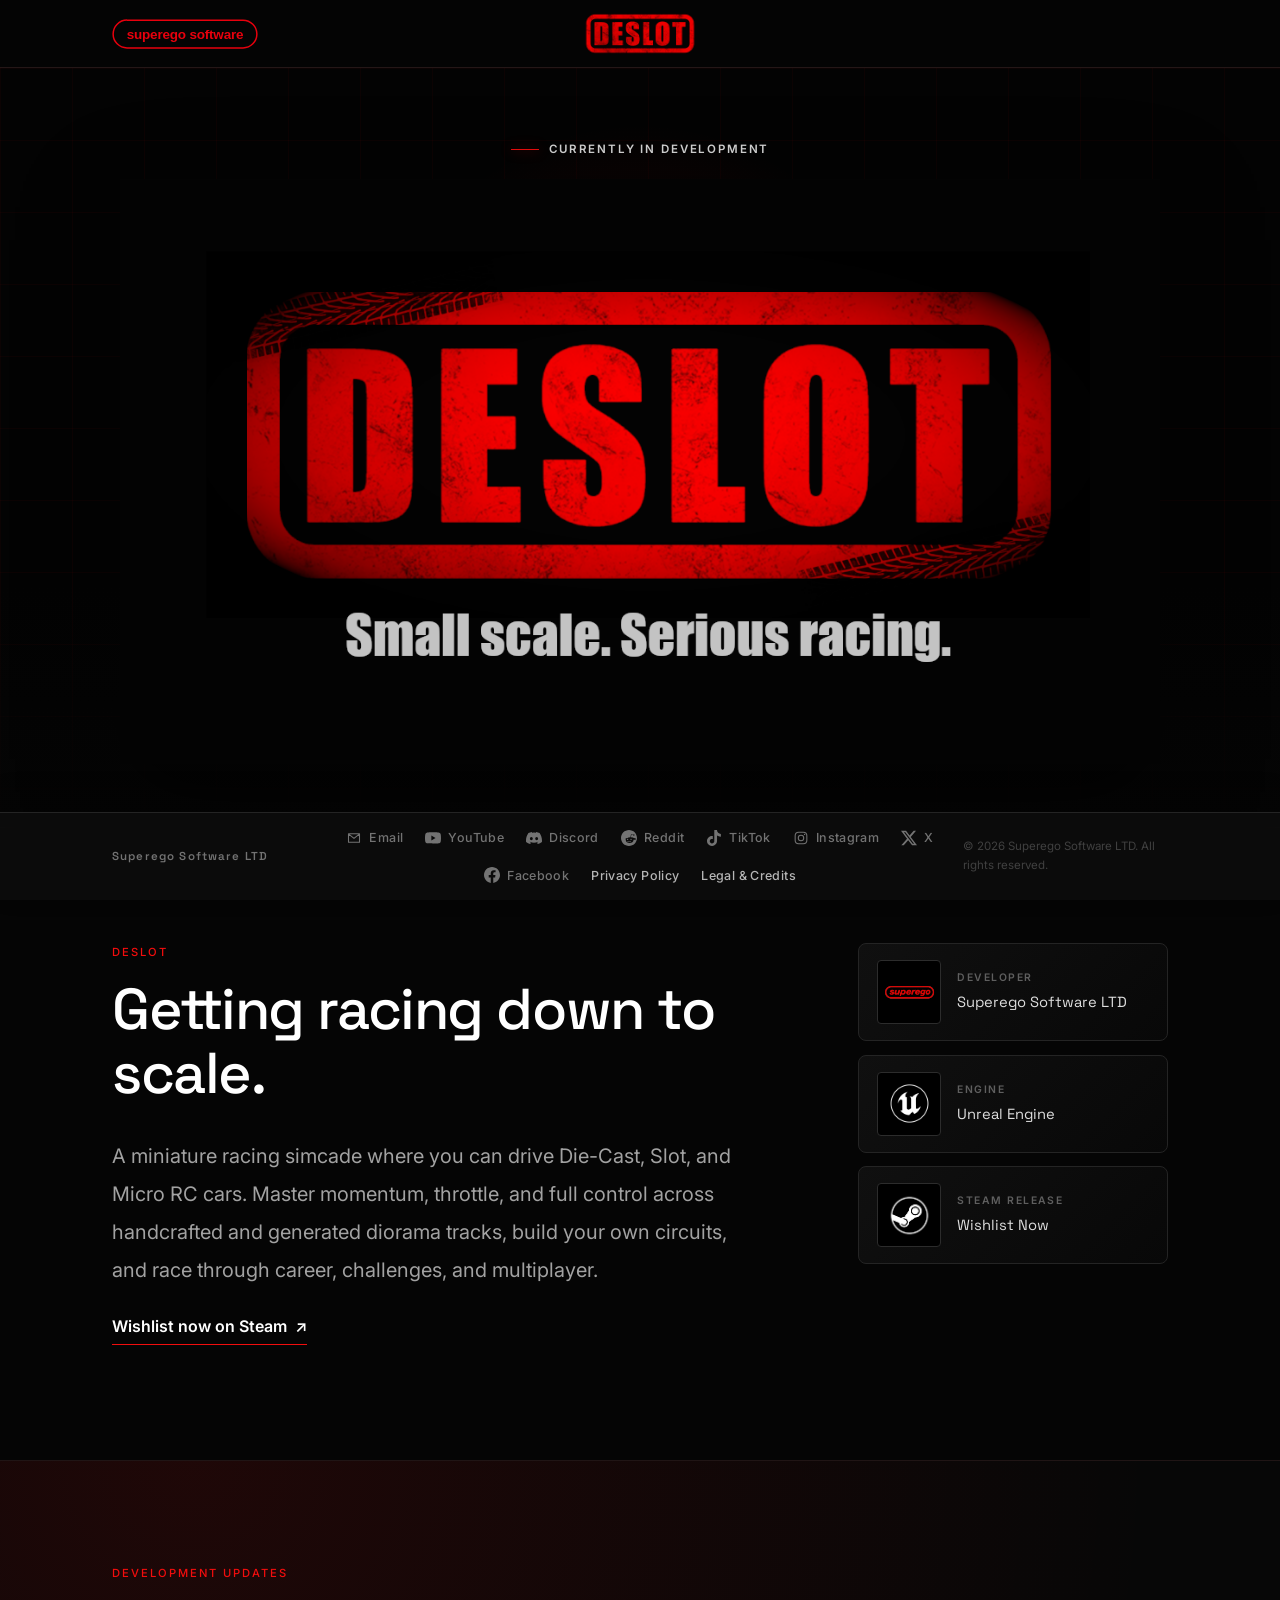
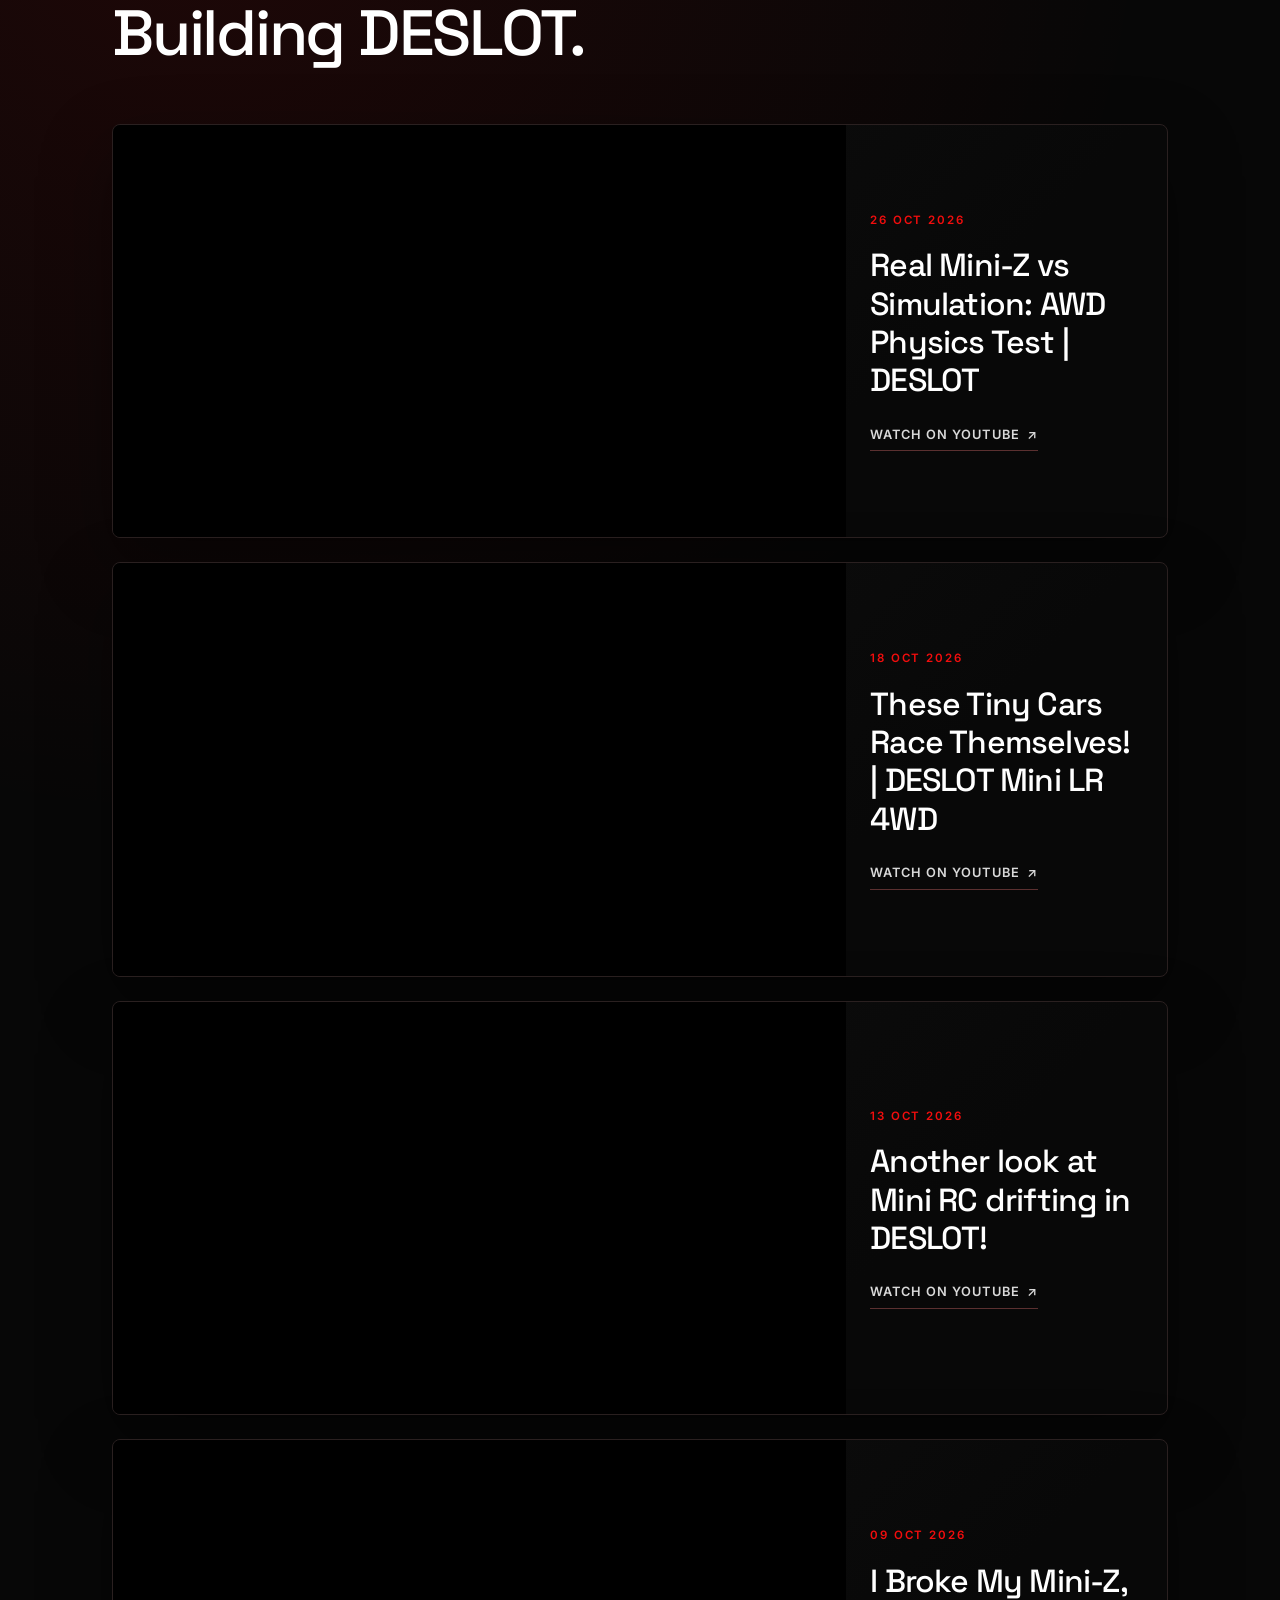
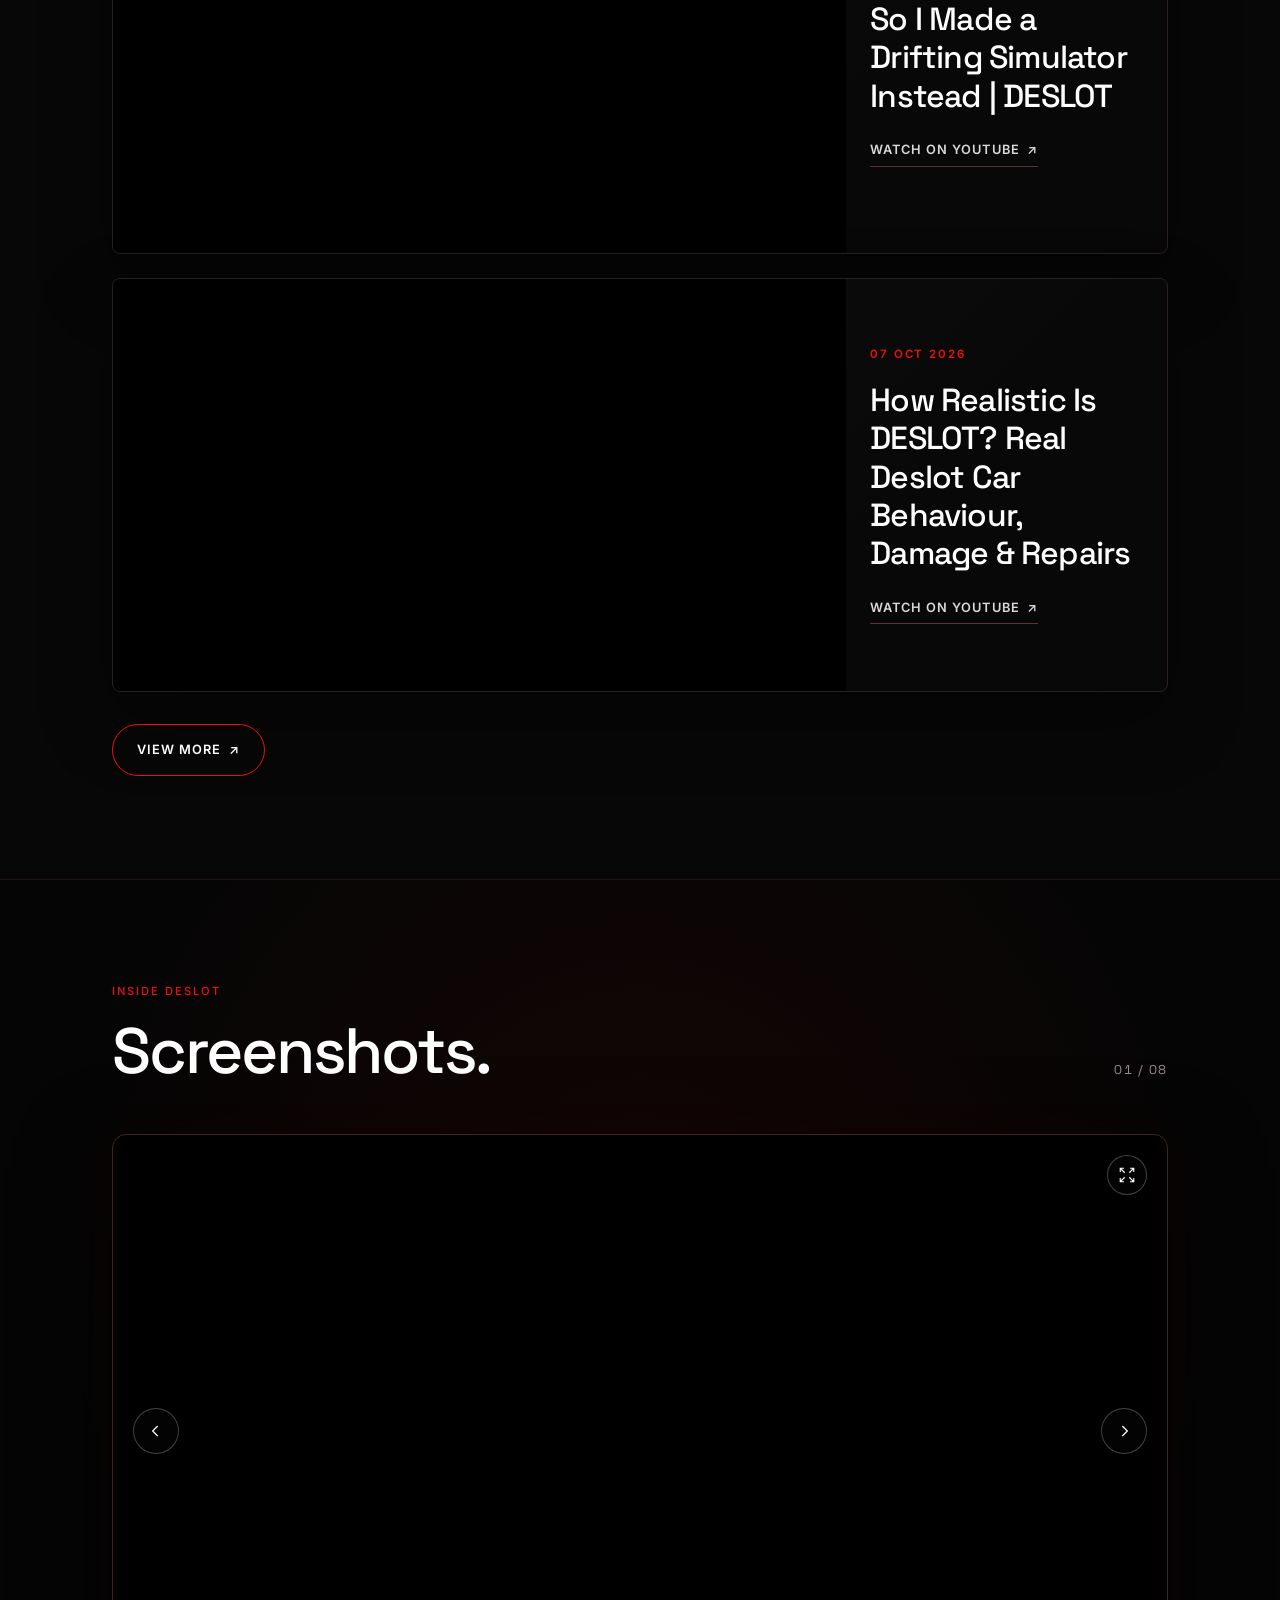
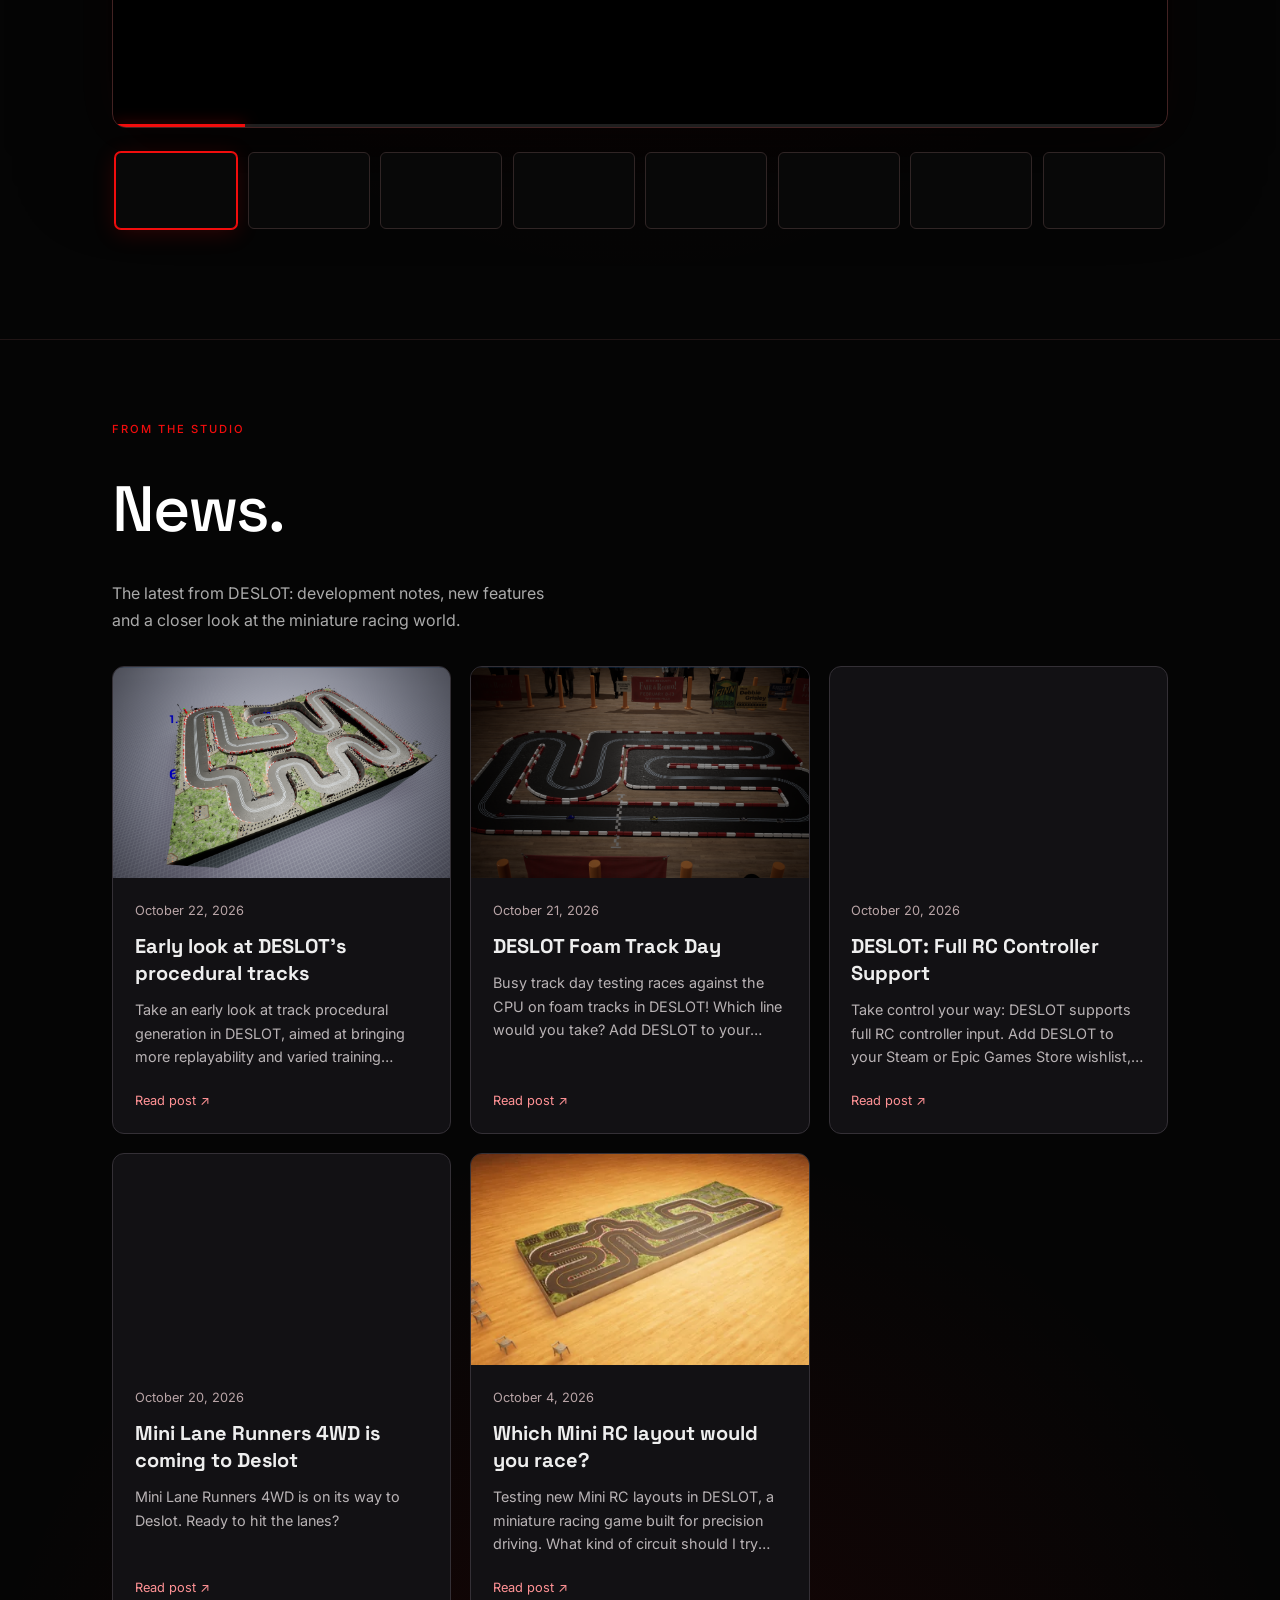
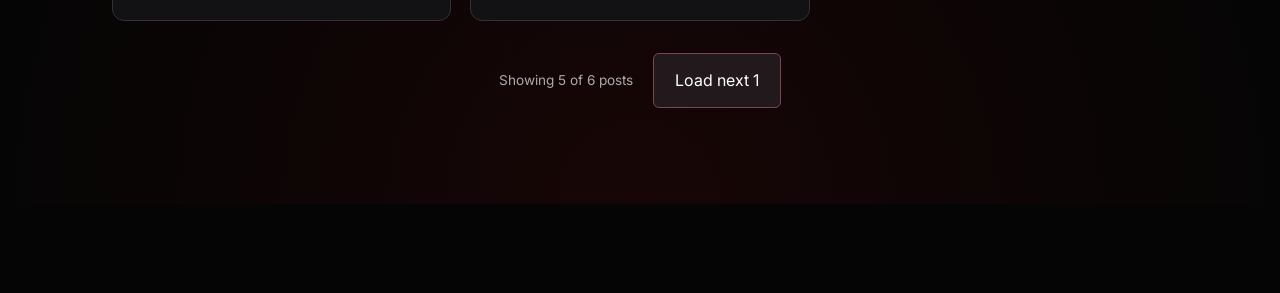
==== commit 03064a2c: "[SUPEREGO-MAIN-2] Use DESLOT header logos for homepage navigation Remove separate Back links on DESL" ====
--- a/deslot/index.html
+++ b/deslot/index.html
@@ -23,9 +23,9 @@
   <link rel="preconnect" href="https://fonts.googleapis.com" />
   <link rel="preconnect" href="https://fonts.gstatic.com" crossorigin />
   <link href="https://fonts.googleapis.com/css2?family=Inter:wght@300;400;500;600&family=Space+Grotesk:wght@400;500;600&display=swap" rel="stylesheet" />
-  <link rel="stylesheet" href="../css/style.css?v=20261027-x-footer" />
+  <link rel="stylesheet" href="../css/style.css?v=20261027-logo-navigation" />
   <link rel="stylesheet" href="screenshots.css?v=20261002-gallery-no-numbers" />
-  <link rel="stylesheet" href="/deslot/privacy-policy.css?v=20261027-x-footer" />
+  <link rel="stylesheet" href="/deslot/privacy-policy.css?v=20261027-logo-navigation" />
   <link rel="stylesheet" href="news.css?v=20261020-news-heading" />
 </head>
 <body class="project-page">
@@ -35,10 +35,9 @@
       <a href="../" class="nav-logo" aria-label="Superego Software homepage">
         <img src="../images/superego-logo.svg" alt="Superego Software LTD" class="nav-logo-img" />
       </a>
-      <span class="project-brand" aria-hidden="true">
+      <a href="/deslot/" class="project-brand" aria-label="DESLOT homepage">
         <img src="../images/projects/deslot/logo.png" alt="" width="1023" height="424" />
-      </span>
-      <a href="../#about" class="project-back"><span aria-hidden="true">←</span> Back to Superego</a>
+      </a>
     </nav>
   </header>
 
--- a/css/style.css
+++ b/css/style.css
@@ -855,19 +855,17 @@
   border-bottom-color: #241717;
 }
 
-.project-back {
-  display: inline-flex;
-  align-items: center;
-  gap: .5rem;
-  color: #a5a5a5;
-  font-size: .78rem;
-  font-weight: 500;
-  letter-spacing: .08em;
-  text-transform: uppercase;
-}
-.project-back:hover { color: var(--white); }
+.project-page .nav-logo {
+  min-height: 44px;
+  border-radius: var(--radius);
+}
 
 .project-brand {
+  display: flex;
+  align-items: center;
+  justify-content: center;
+  min-height: 44px;
+  border-radius: var(--radius);
   position: absolute;
   left: 50%;
   width: clamp(92px, 10vw, 118px);
@@ -877,6 +875,13 @@
 .project-brand img {
   width: 100%;
   height: auto;
+  transition: opacity var(--transition);
+}
+
+.project-brand:hover img { opacity: .8; }
+.project-page :is(.nav-logo, .project-brand):focus-visible {
+  outline: 2px solid var(--project-accent);
+  outline-offset: 4px;
 }
 
 .project-detail-main {
@@ -1282,8 +1287,9 @@
   .current-work-heading { align-items: flex-start; flex-direction: column; gap: .75rem; }
   .current-project-copy h4 { font-size: 2.35rem; }
   .project-detail-hero-inner { padding-inline: 1rem; }
-  .project-page .nav-logo { display: none; }
-  .project-brand { position: static; width: 96px; transform: none; }
+  .project-page .nav-container { padding-inline: 1rem; }
+  .project-page .nav-logo-img { width: clamp(76px, 24vw, 110px); height: auto; }
+  .project-brand { width: 96px; }
   .footer-contact { gap: .25rem; }
   .footer-contact a { padding-inline: .7rem; }
   .footer-contact a span { display: none; }
--- a/deslot/privacy-policy.css
+++ b/deslot/privacy-policy.css
@@ -54,8 +54,7 @@
 .privacy-contents li { break-inside: avoid; padding: .25rem 0; }
 .privacy-document a { color: #e8e8e8; text-decoration: underline; text-underline-offset: .22em; }
 .privacy-document a:hover { color: #ff8585; }
-.privacy-document a:focus-visible,
-.privacy-page .project-back:focus-visible {
+.privacy-document a:focus-visible {
   outline: 2px solid #ff8585;
   outline-offset: 4px;
 }
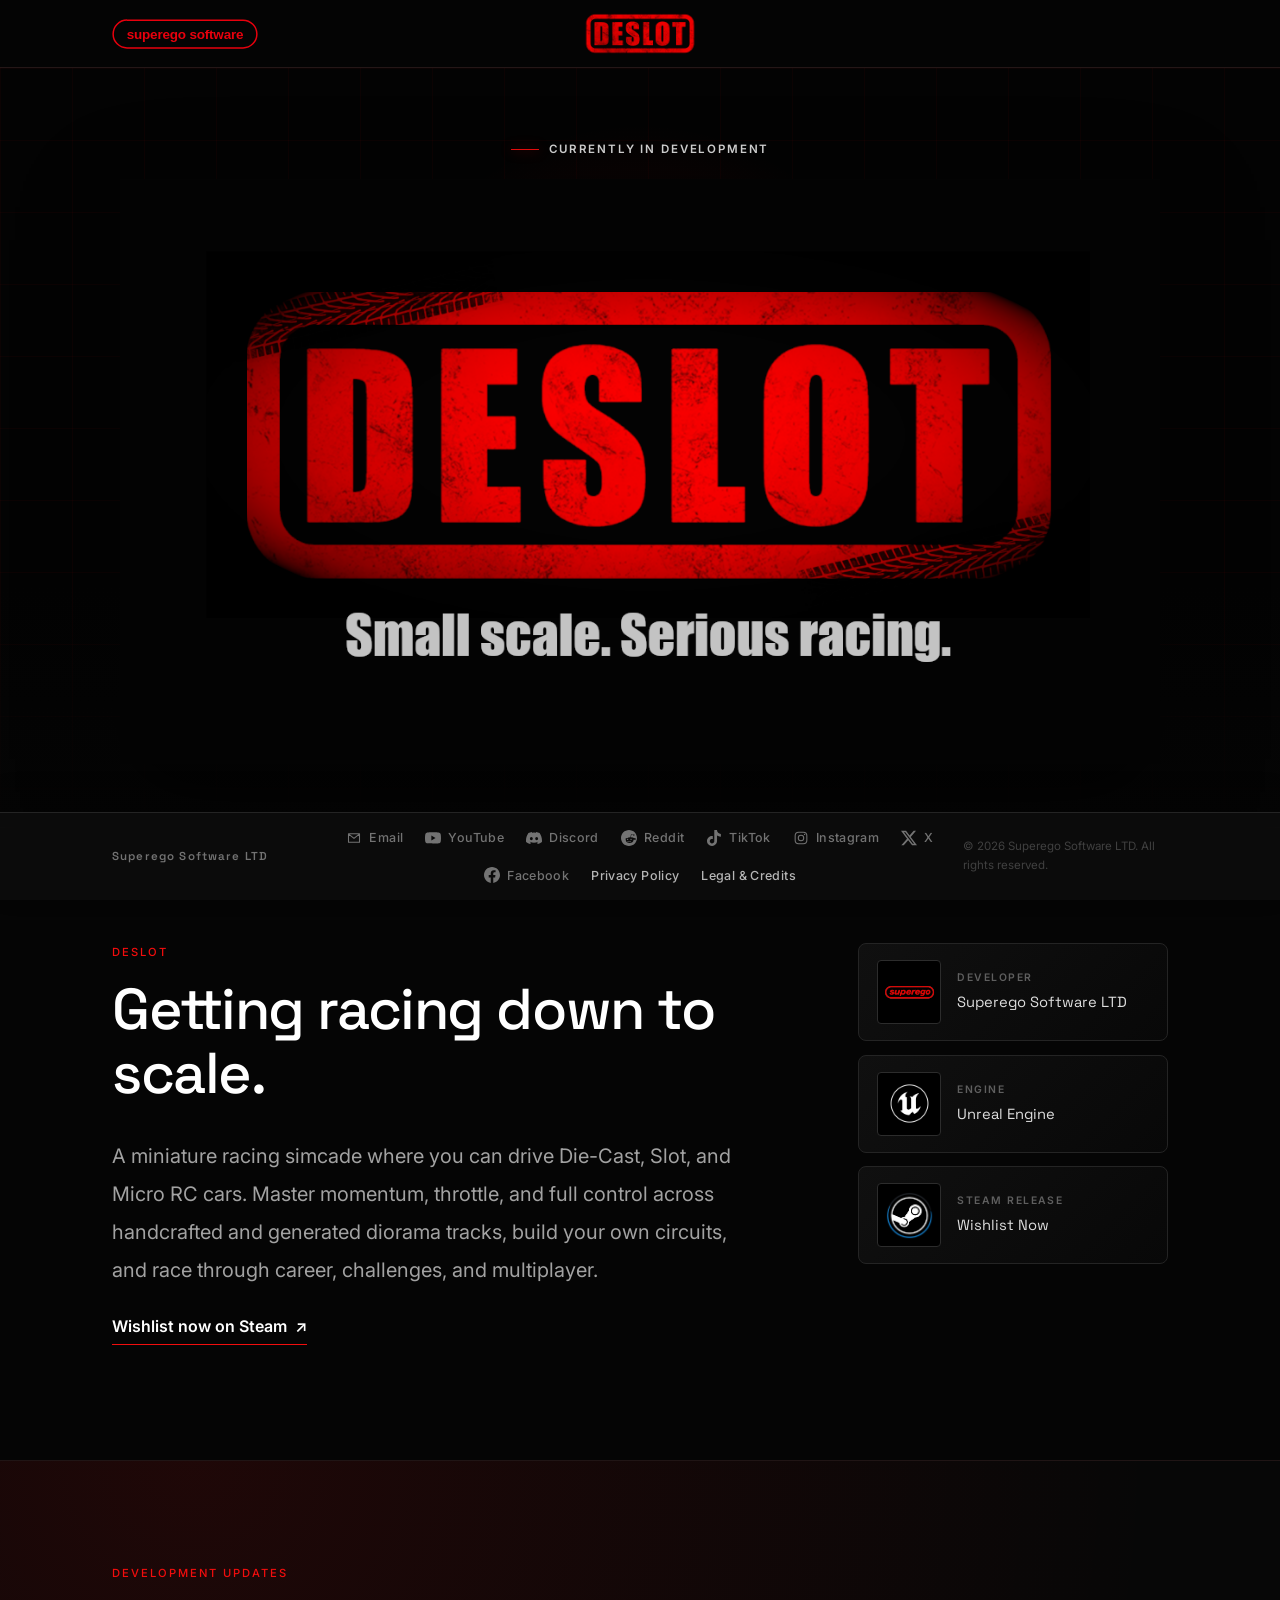
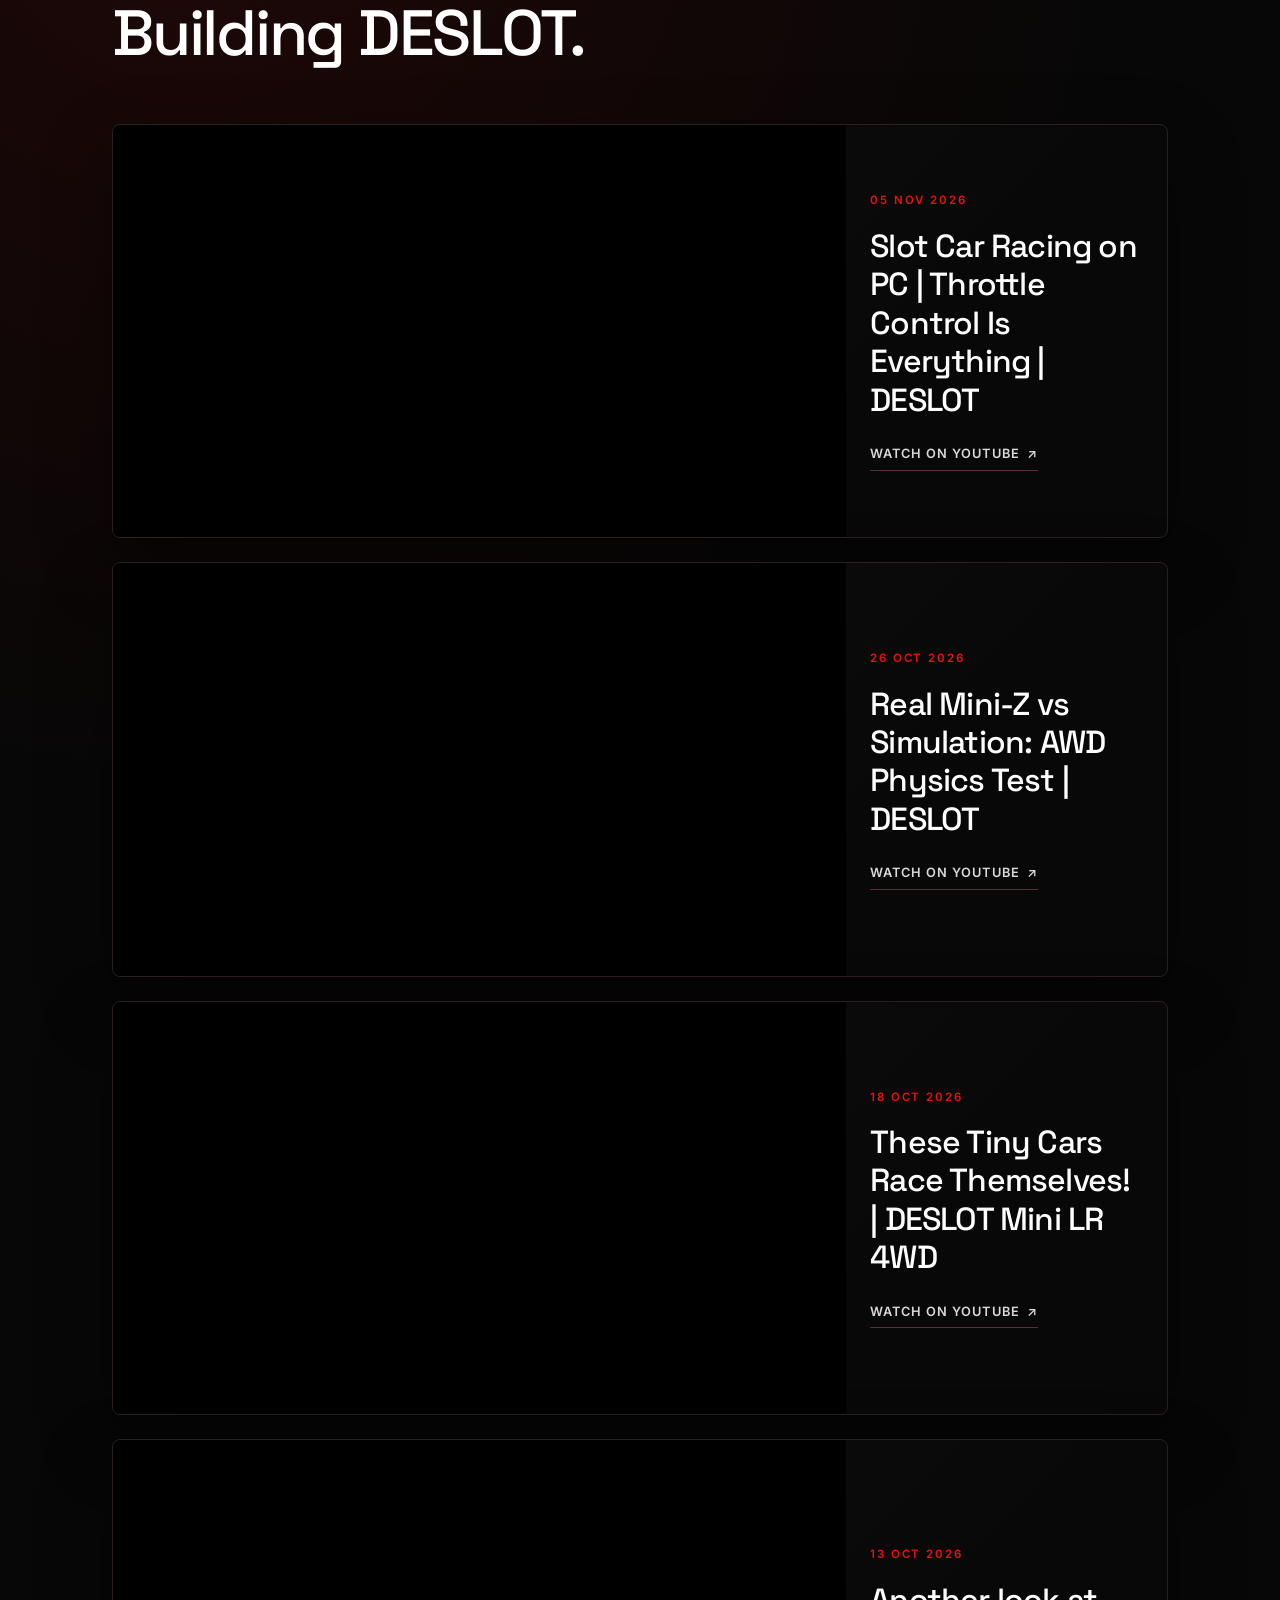
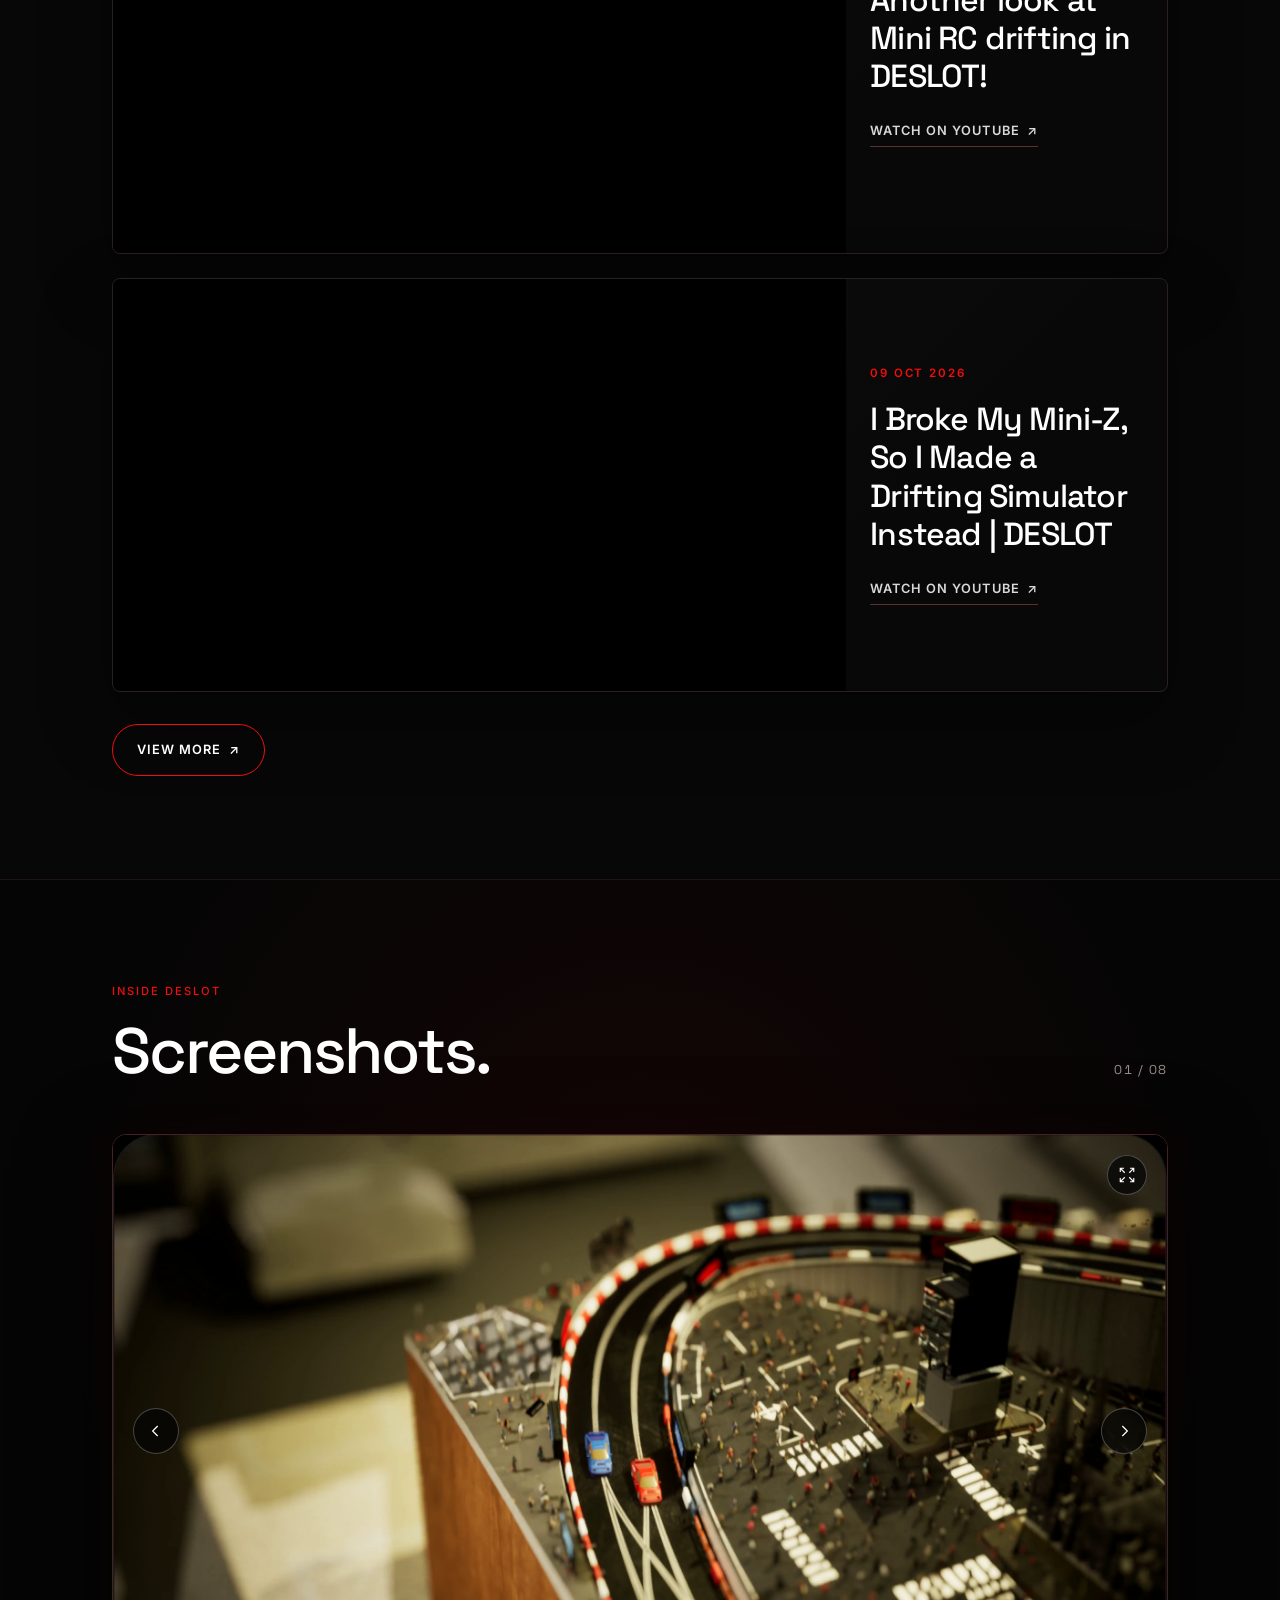
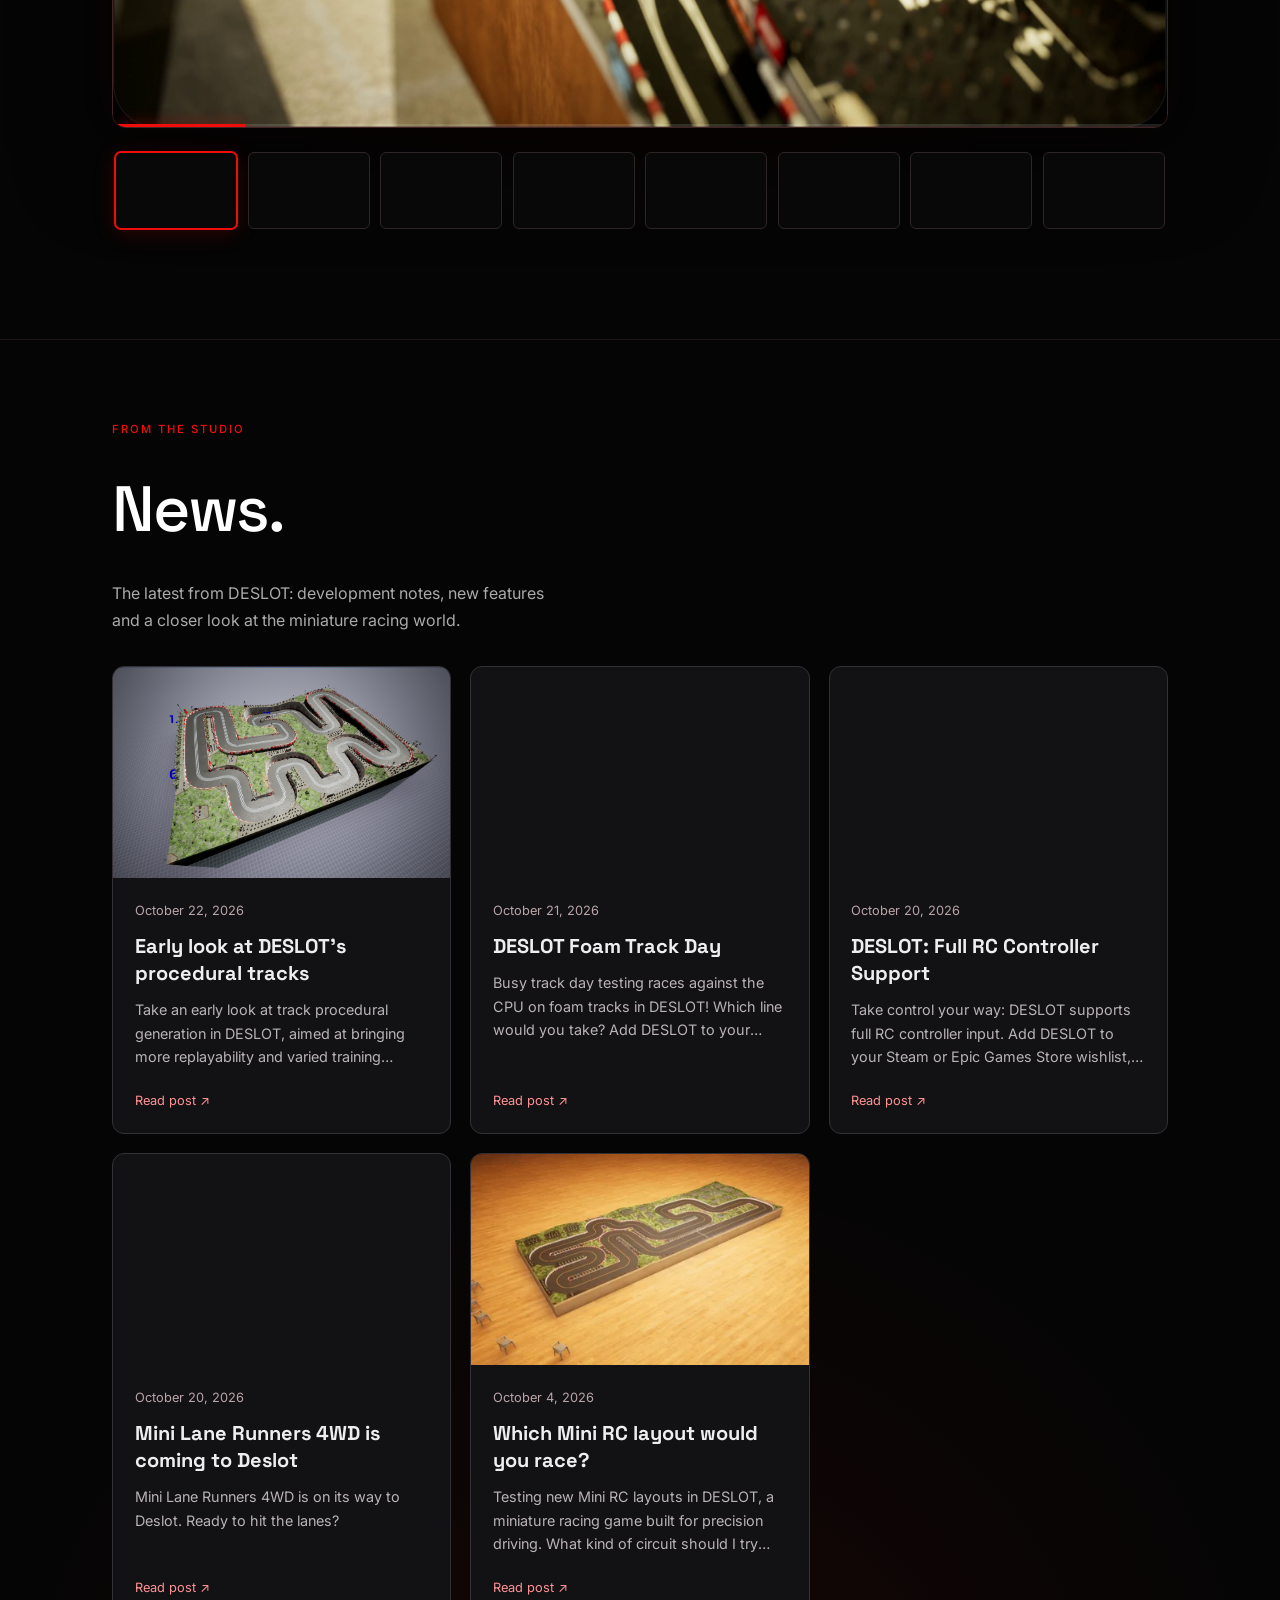
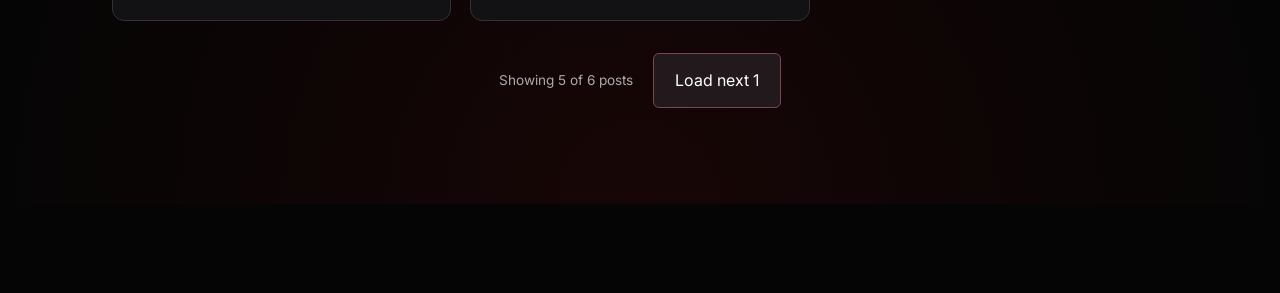
==== commit 04e9fe60: "Refresh DESLOT video list" ====
--- a/deslot/index.html
+++ b/deslot/index.html
@@ -115,6 +115,29 @@
           <article class="dev-update-card">
             <div class="dev-update-video">
               <iframe
+                src="https://www.youtube-nocookie.com/embed/SCVJSHlw9oQ?rel=0"
+                title="Slot Car Racing on PC | Throttle Control Is Everything | DESLOT"
+                loading="lazy"
+                allow="accelerometer; autoplay; clipboard-write; encrypted-media; gyroscope; picture-in-picture; web-share"
+                referrerpolicy="strict-origin-when-cross-origin"
+                allowfullscreen
+              ></iframe>
+            </div>
+            <div class="dev-update-copy">
+              <span class="dev-update-number">05 Nov 2026</span>
+              <h3>Slot Car Racing on PC | Throttle Control Is Everything | DESLOT</h3>
+              <a
+                class="dev-update-link"
+                href="https://www.youtube.com/watch?v=SCVJSHlw9oQ"
+                target="_blank"
+                rel="noopener noreferrer"
+              >Watch on YouTube <span aria-hidden="true">↗</span></a>
+            </div>
+          </article>
+
+          <article class="dev-update-card">
+            <div class="dev-update-video">
+              <iframe
                 src="https://www.youtube-nocookie.com/embed/1RmXnd6UzMY?rel=0"
                 title="Real Mini-Z vs Simulation: AWD Physics Test | DESLOT"
                 loading="lazy"
@@ -203,29 +226,6 @@
               >Watch on YouTube <span aria-hidden="true">↗</span></a>
             </div>
           </article>
-
-          <article class="dev-update-card">
-            <div class="dev-update-video">
-              <iframe
-                src="https://www.youtube-nocookie.com/embed/-7FeaSYs32s?rel=0"
-                title="How Realistic Is DESLOT? Real Deslot Car Behaviour, Damage &amp; Repairs"
-                loading="lazy"
-                allow="accelerometer; autoplay; clipboard-write; encrypted-media; gyroscope; picture-in-picture; web-share"
-                referrerpolicy="strict-origin-when-cross-origin"
-                allowfullscreen
-              ></iframe>
-            </div>
-            <div class="dev-update-copy">
-              <span class="dev-update-number">07 Oct 2026</span>
-              <h3>How Realistic Is DESLOT? Real Deslot Car Behaviour, Damage &amp; Repairs</h3>
-              <a
-                class="dev-update-link"
-                href="https://www.youtube.com/watch?v=-7FeaSYs32s"
-                target="_blank"
-                rel="noopener noreferrer"
-              >Watch on YouTube <span aria-hidden="true">↗</span></a>
-            </div>
-          </article>
           <!-- AUTO_VIDEOS_END -->
         </div>
         <a
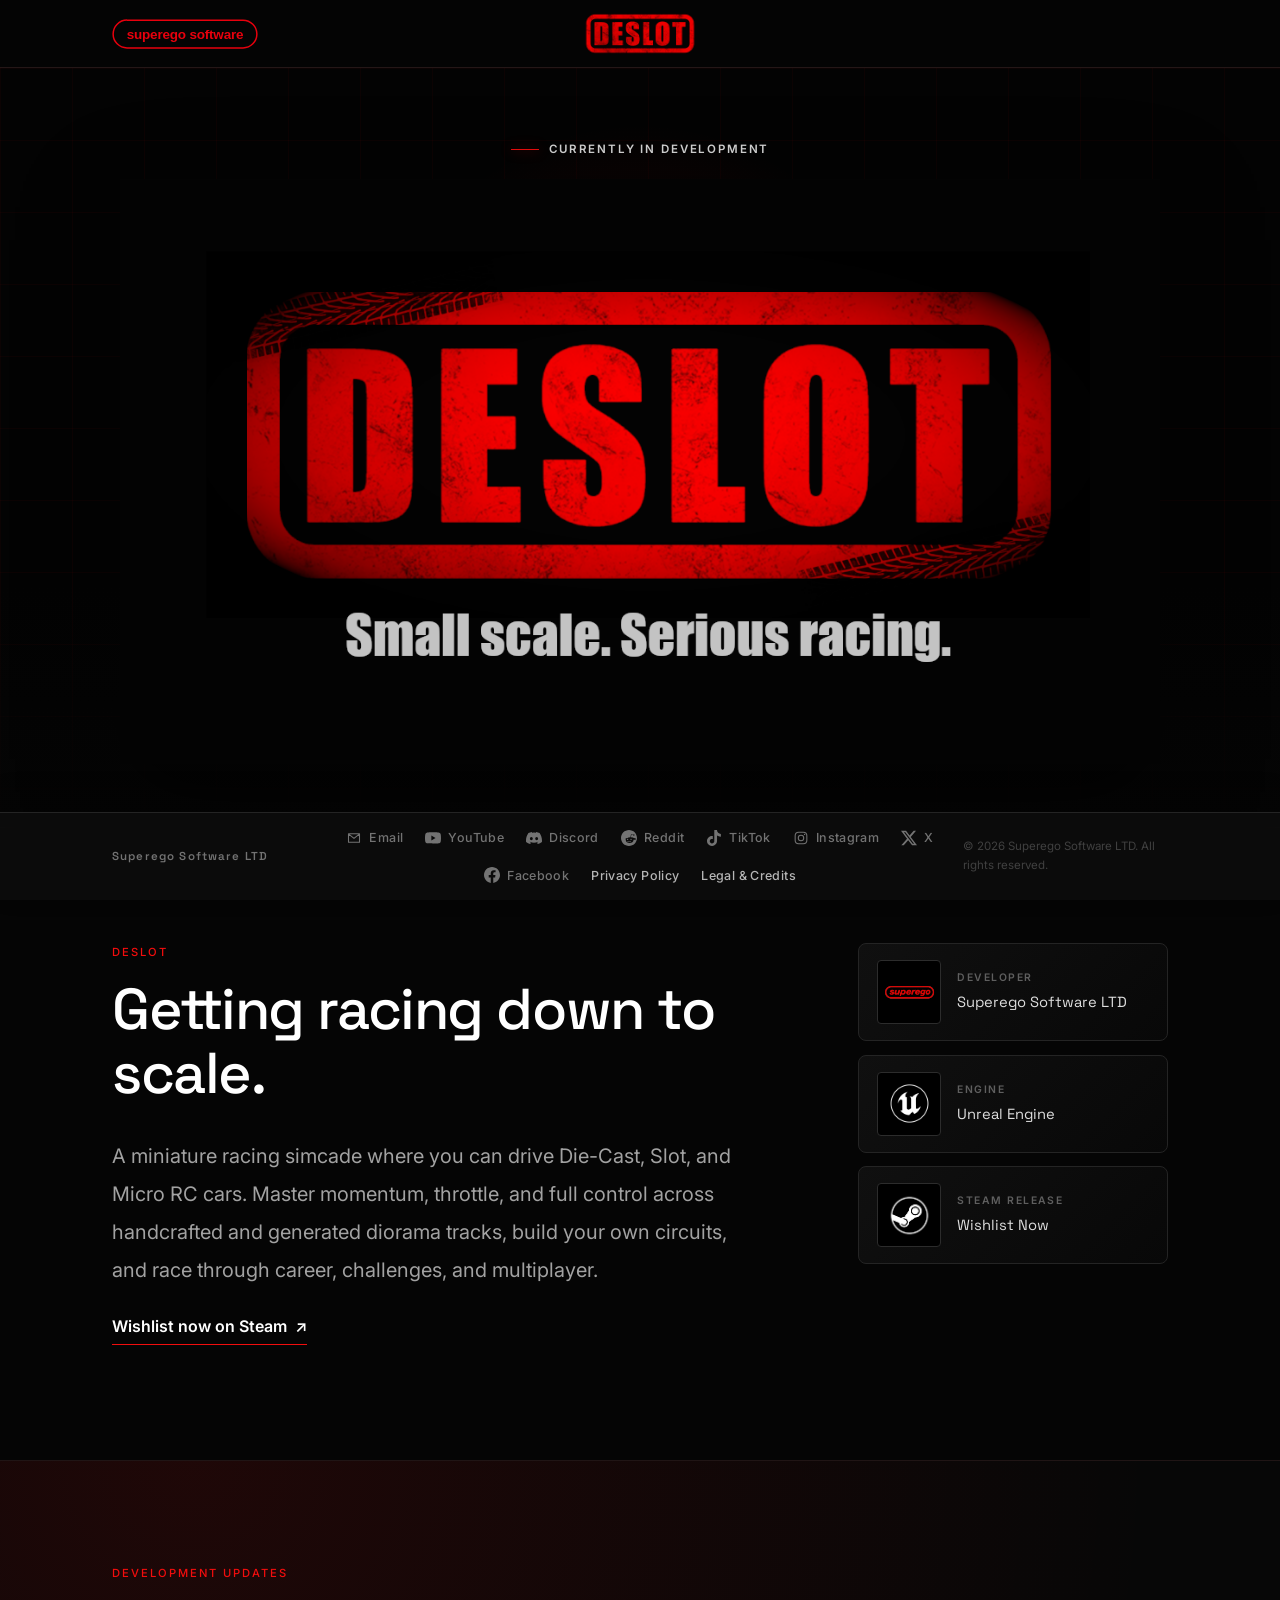
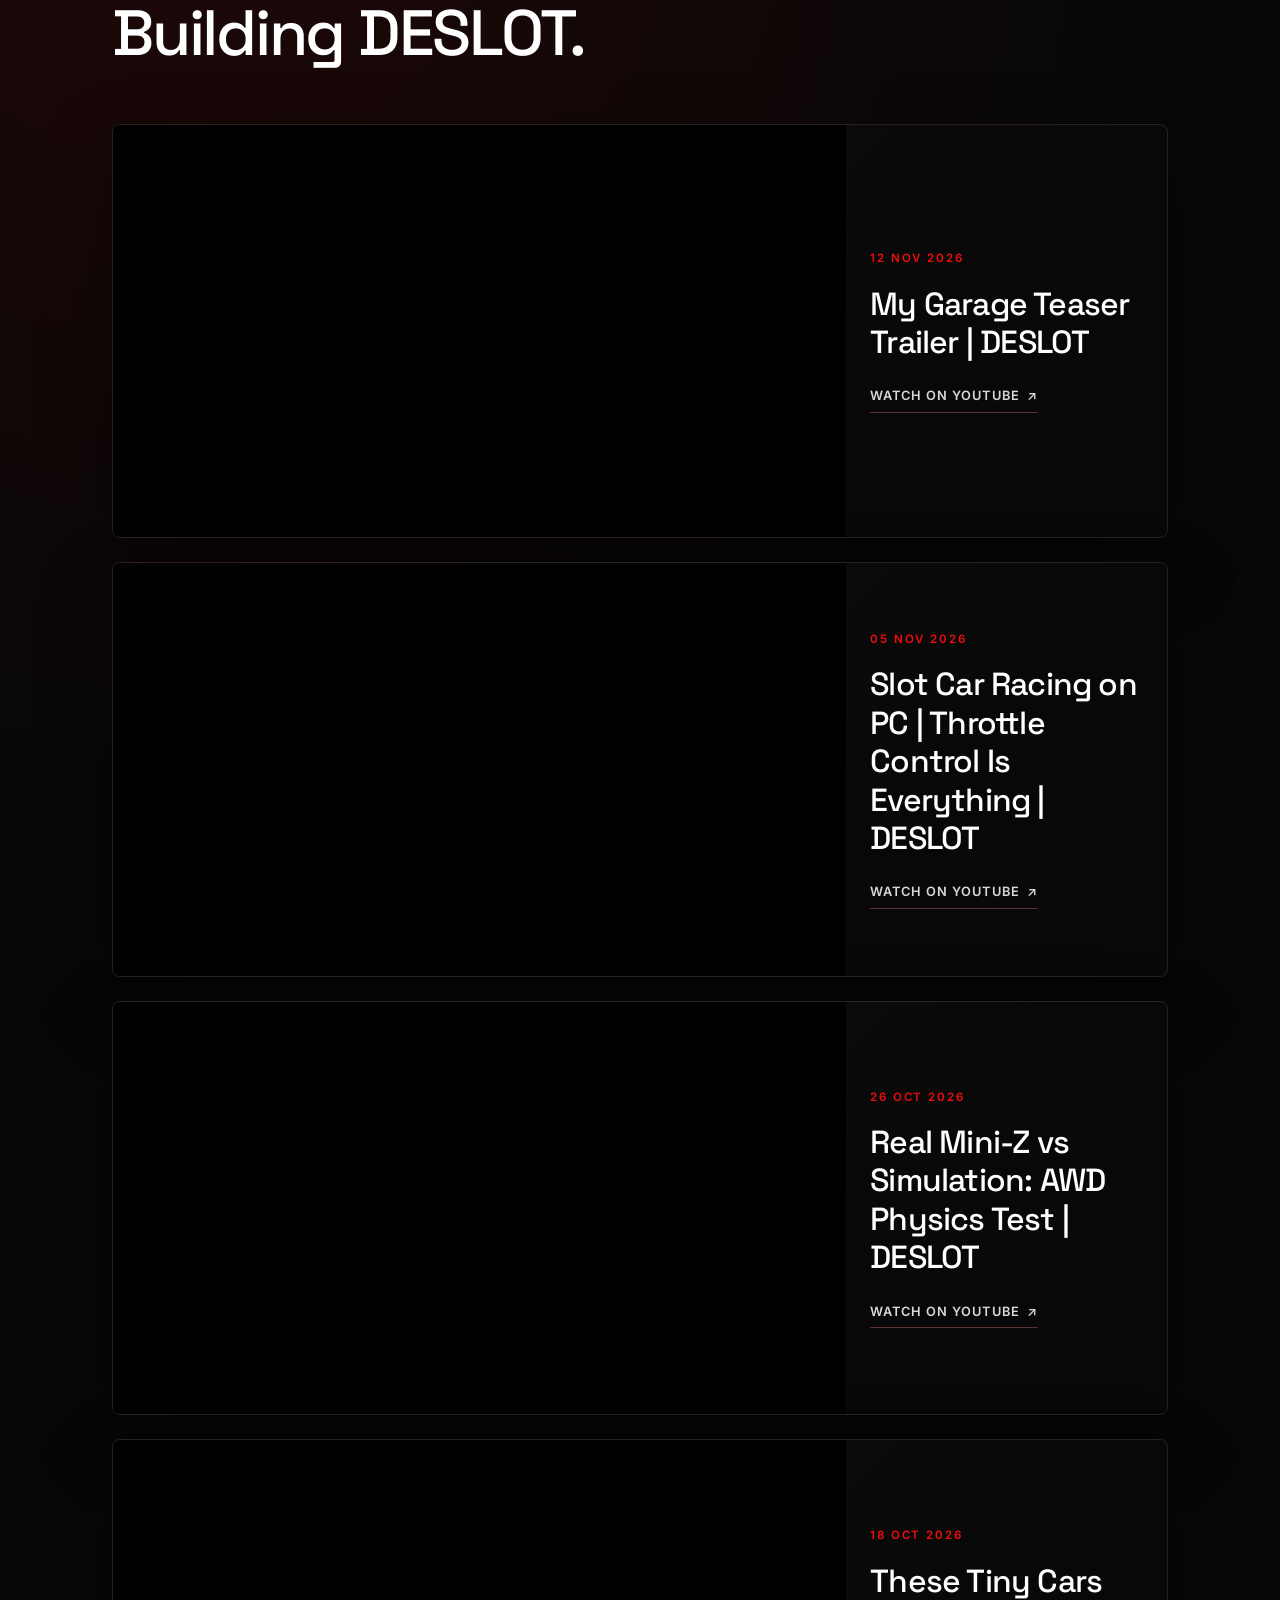
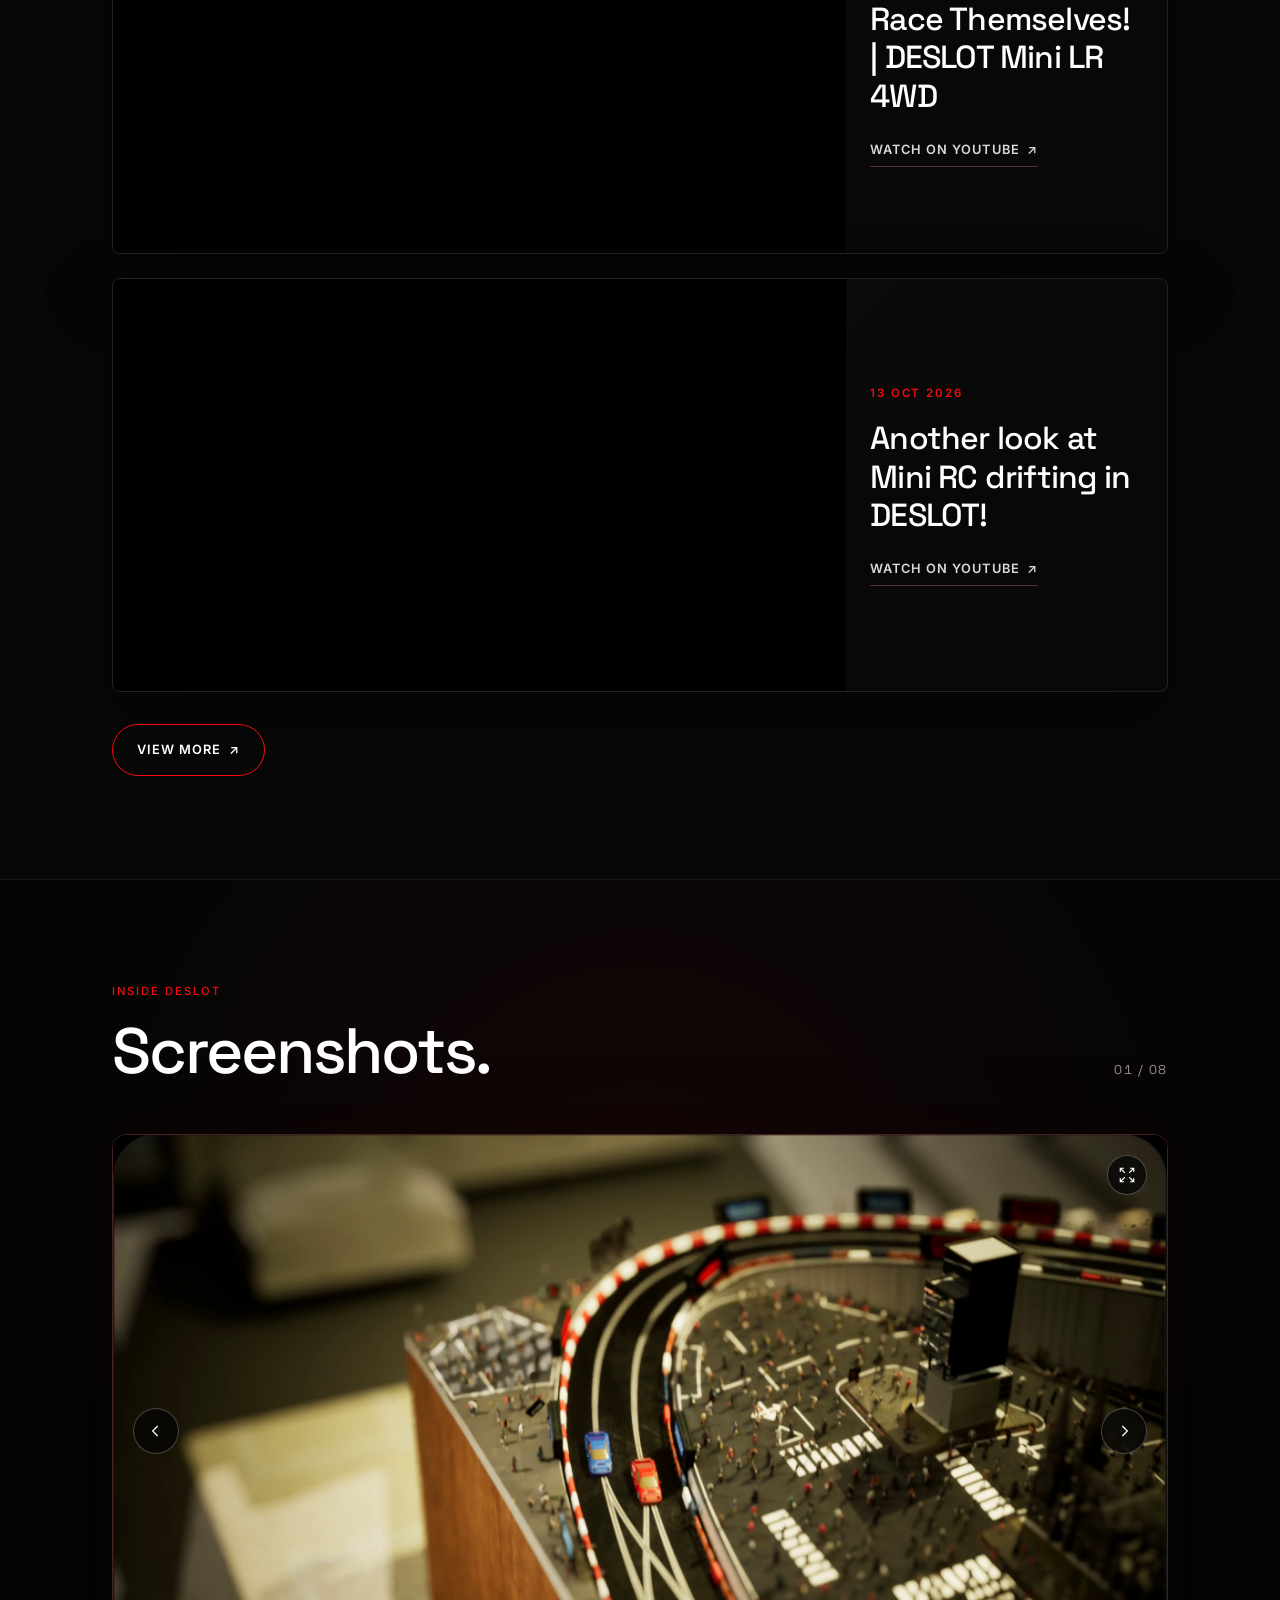
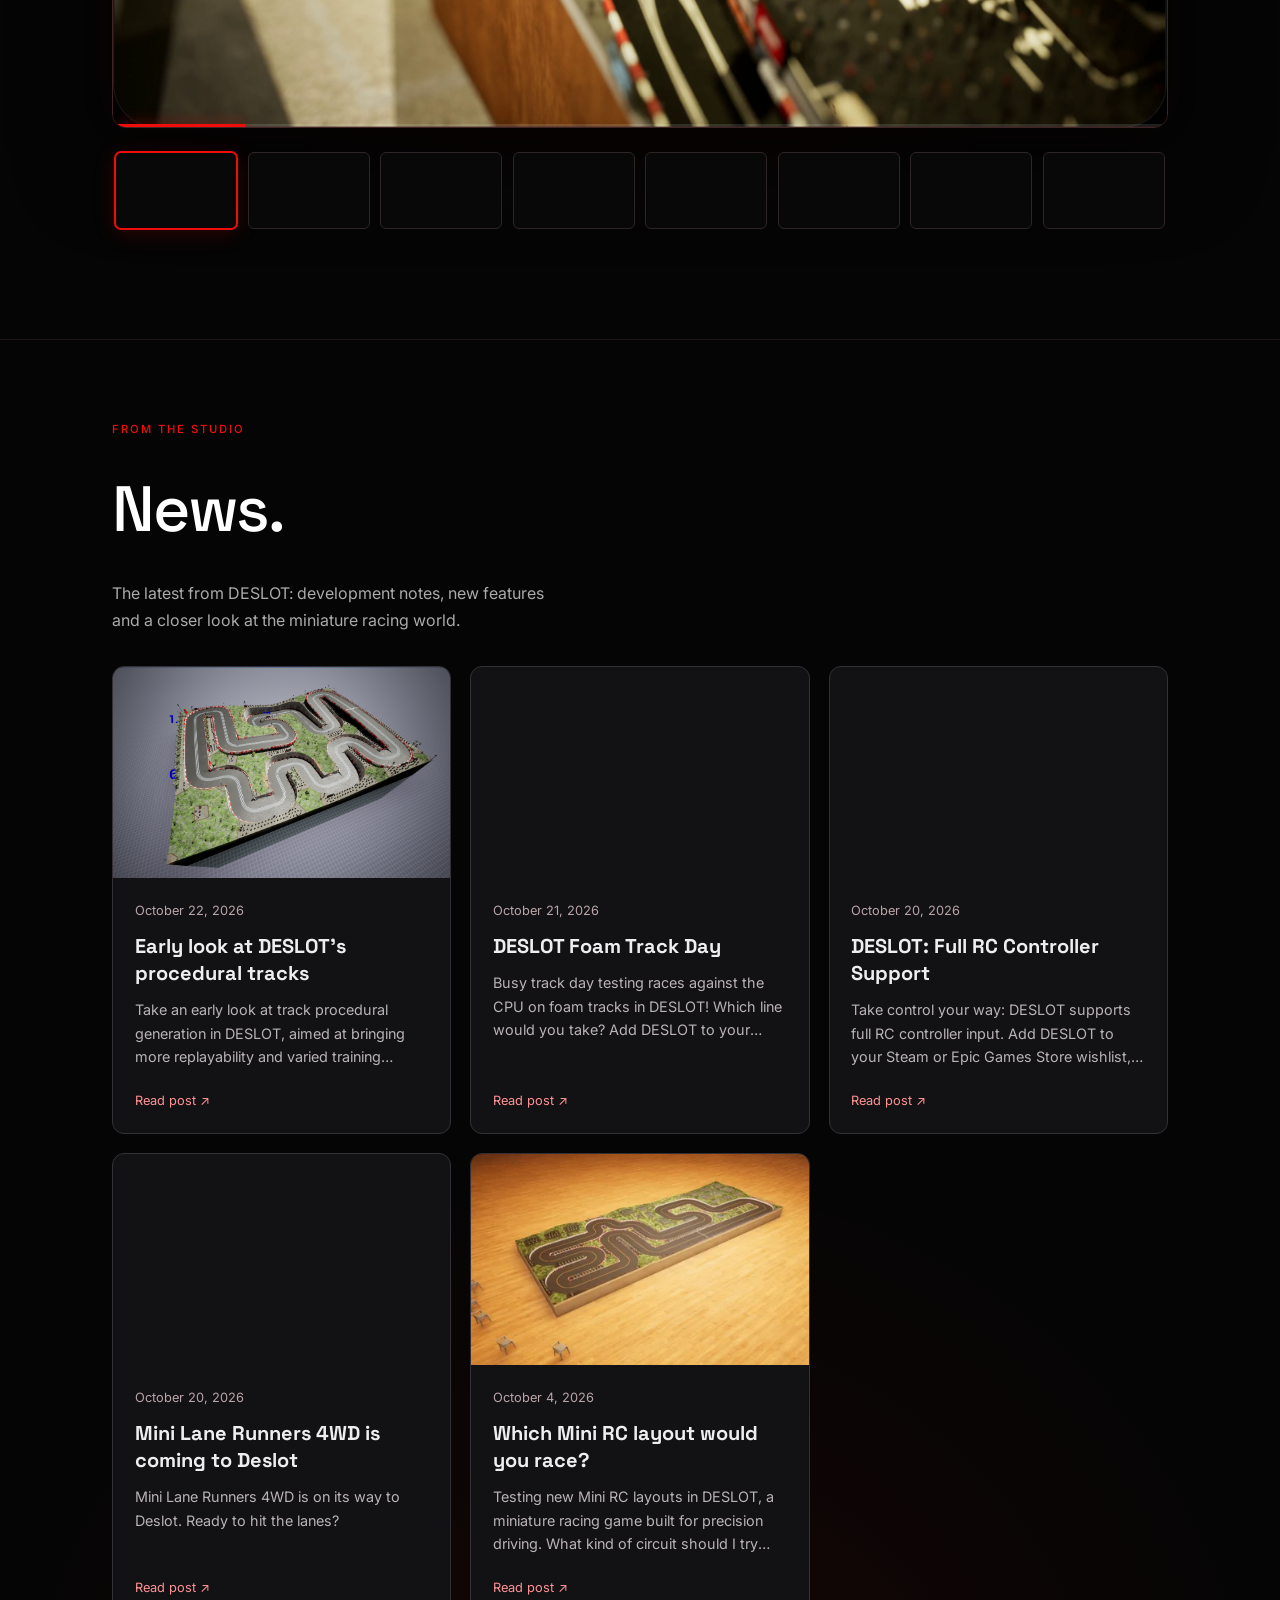
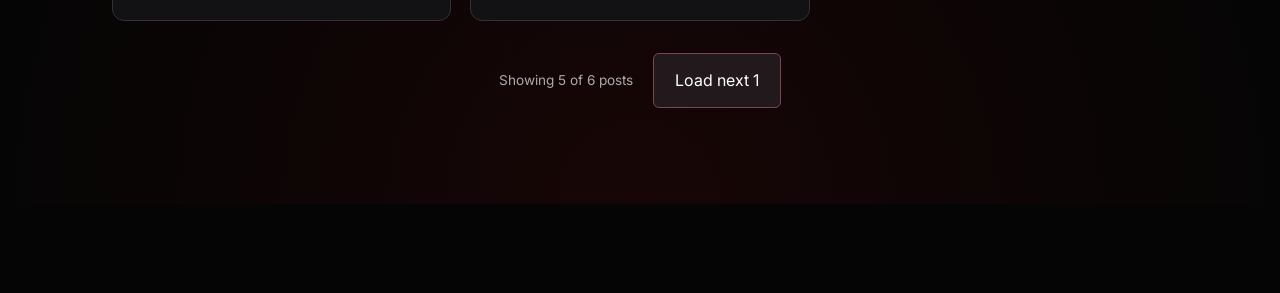
==== commit 55ffd876: "Refresh DESLOT video list" ====
--- a/deslot/index.html
+++ b/deslot/index.html
@@ -115,6 +115,29 @@
           <article class="dev-update-card">
             <div class="dev-update-video">
               <iframe
+                src="https://www.youtube-nocookie.com/embed/QpKn69hbyB0?rel=0"
+                title="My Garage Teaser Trailer | DESLOT"
+                loading="lazy"
+                allow="accelerometer; autoplay; clipboard-write; encrypted-media; gyroscope; picture-in-picture; web-share"
+                referrerpolicy="strict-origin-when-cross-origin"
+                allowfullscreen
+              ></iframe>
+            </div>
+            <div class="dev-update-copy">
+              <span class="dev-update-number">12 Nov 2026</span>
+              <h3>My Garage Teaser Trailer | DESLOT</h3>
+              <a
+                class="dev-update-link"
+                href="https://www.youtube.com/watch?v=QpKn69hbyB0"
+                target="_blank"
+                rel="noopener noreferrer"
+              >Watch on YouTube <span aria-hidden="true">↗</span></a>
+            </div>
+          </article>
+
+          <article class="dev-update-card">
+            <div class="dev-update-video">
+              <iframe
                 src="https://www.youtube-nocookie.com/embed/SCVJSHlw9oQ?rel=0"
                 title="Slot Car Racing on PC | Throttle Control Is Everything | DESLOT"
                 loading="lazy"
@@ -203,29 +226,6 @@
               >Watch on YouTube <span aria-hidden="true">↗</span></a>
             </div>
           </article>
-
-          <article class="dev-update-card">
-            <div class="dev-update-video">
-              <iframe
-                src="https://www.youtube-nocookie.com/embed/oDCj1eC6tcQ?rel=0"
-                title="I Broke My Mini-Z, So I Made a Drifting Simulator Instead | DESLOT"
-                loading="lazy"
-                allow="accelerometer; autoplay; clipboard-write; encrypted-media; gyroscope; picture-in-picture; web-share"
-                referrerpolicy="strict-origin-when-cross-origin"
-                allowfullscreen
-              ></iframe>
-            </div>
-            <div class="dev-update-copy">
-              <span class="dev-update-number">09 Oct 2026</span>
-              <h3>I Broke My Mini-Z, So I Made a Drifting Simulator Instead | DESLOT</h3>
-              <a
-                class="dev-update-link"
-                href="https://www.youtube.com/watch?v=oDCj1eC6tcQ"
-                target="_blank"
-                rel="noopener noreferrer"
-              >Watch on YouTube <span aria-hidden="true">↗</span></a>
-            </div>
-          </article>
           <!-- AUTO_VIDEOS_END -->
         </div>
         <a
